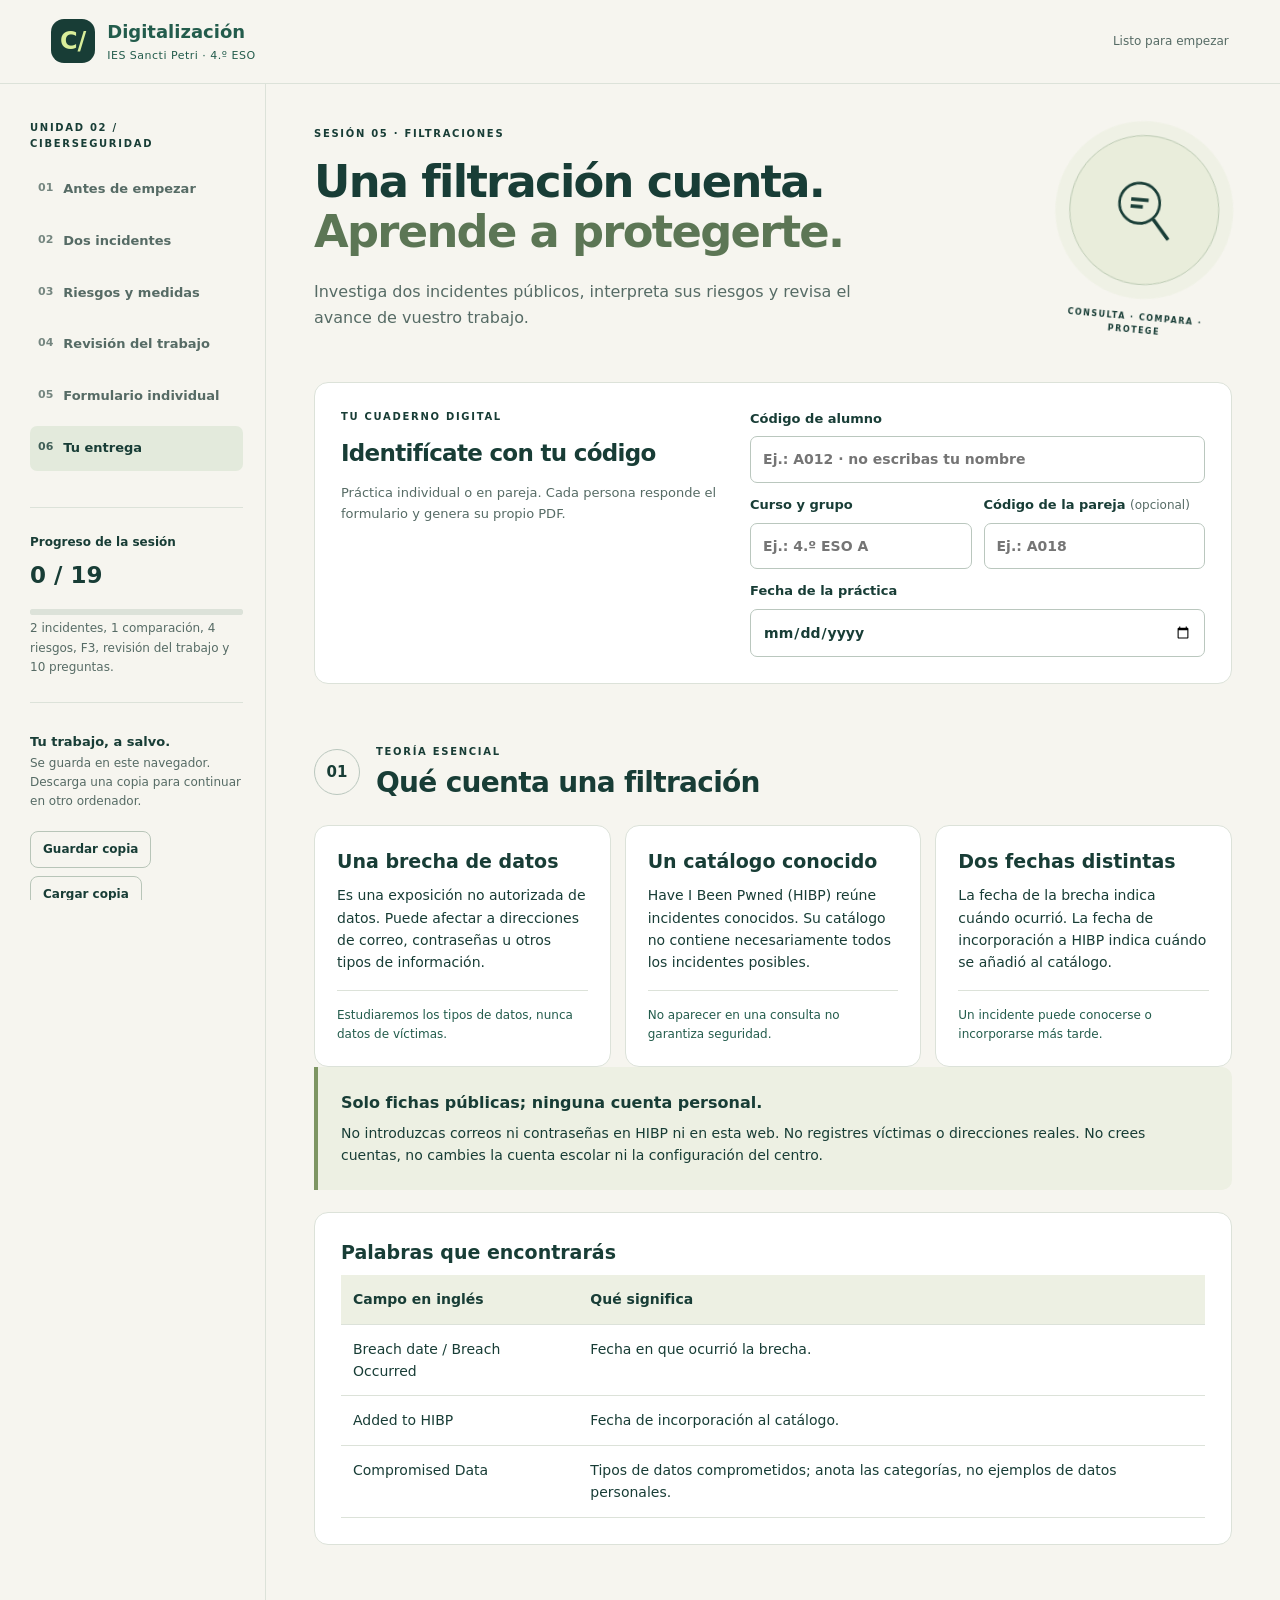
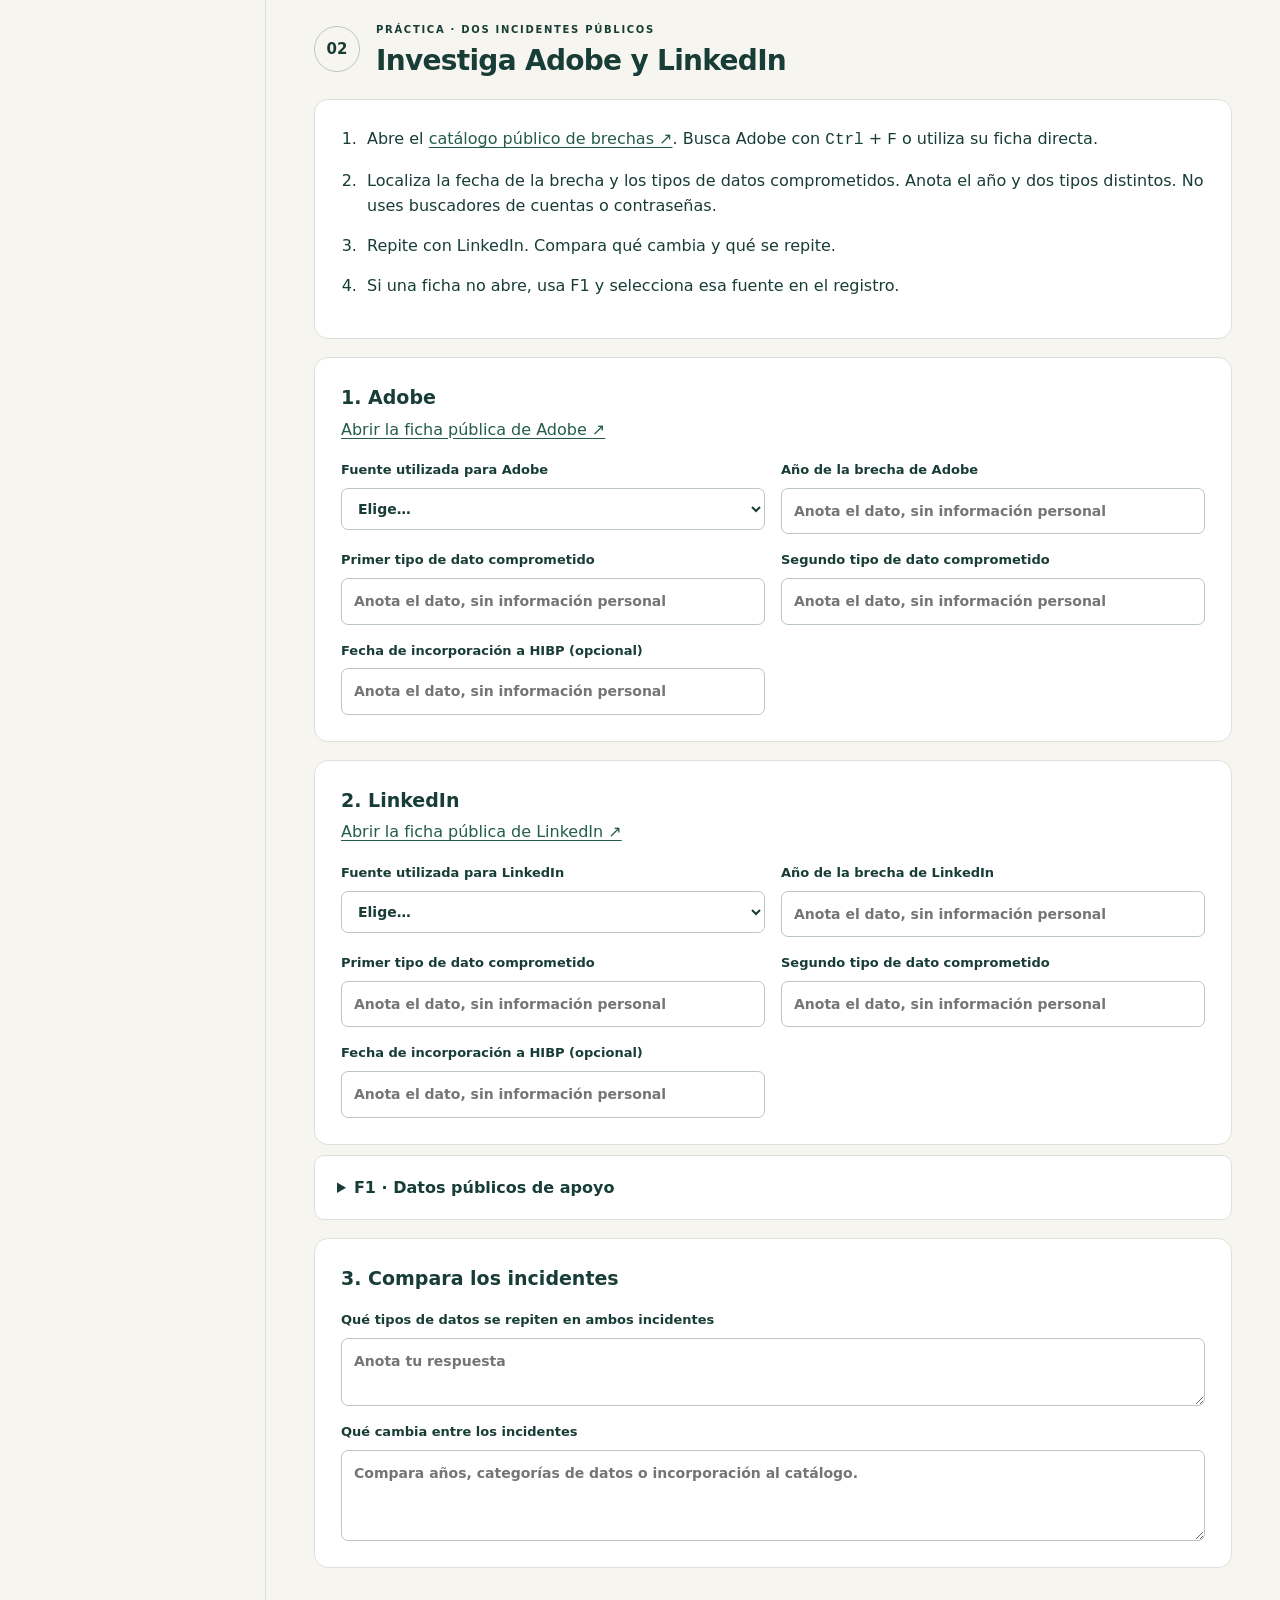
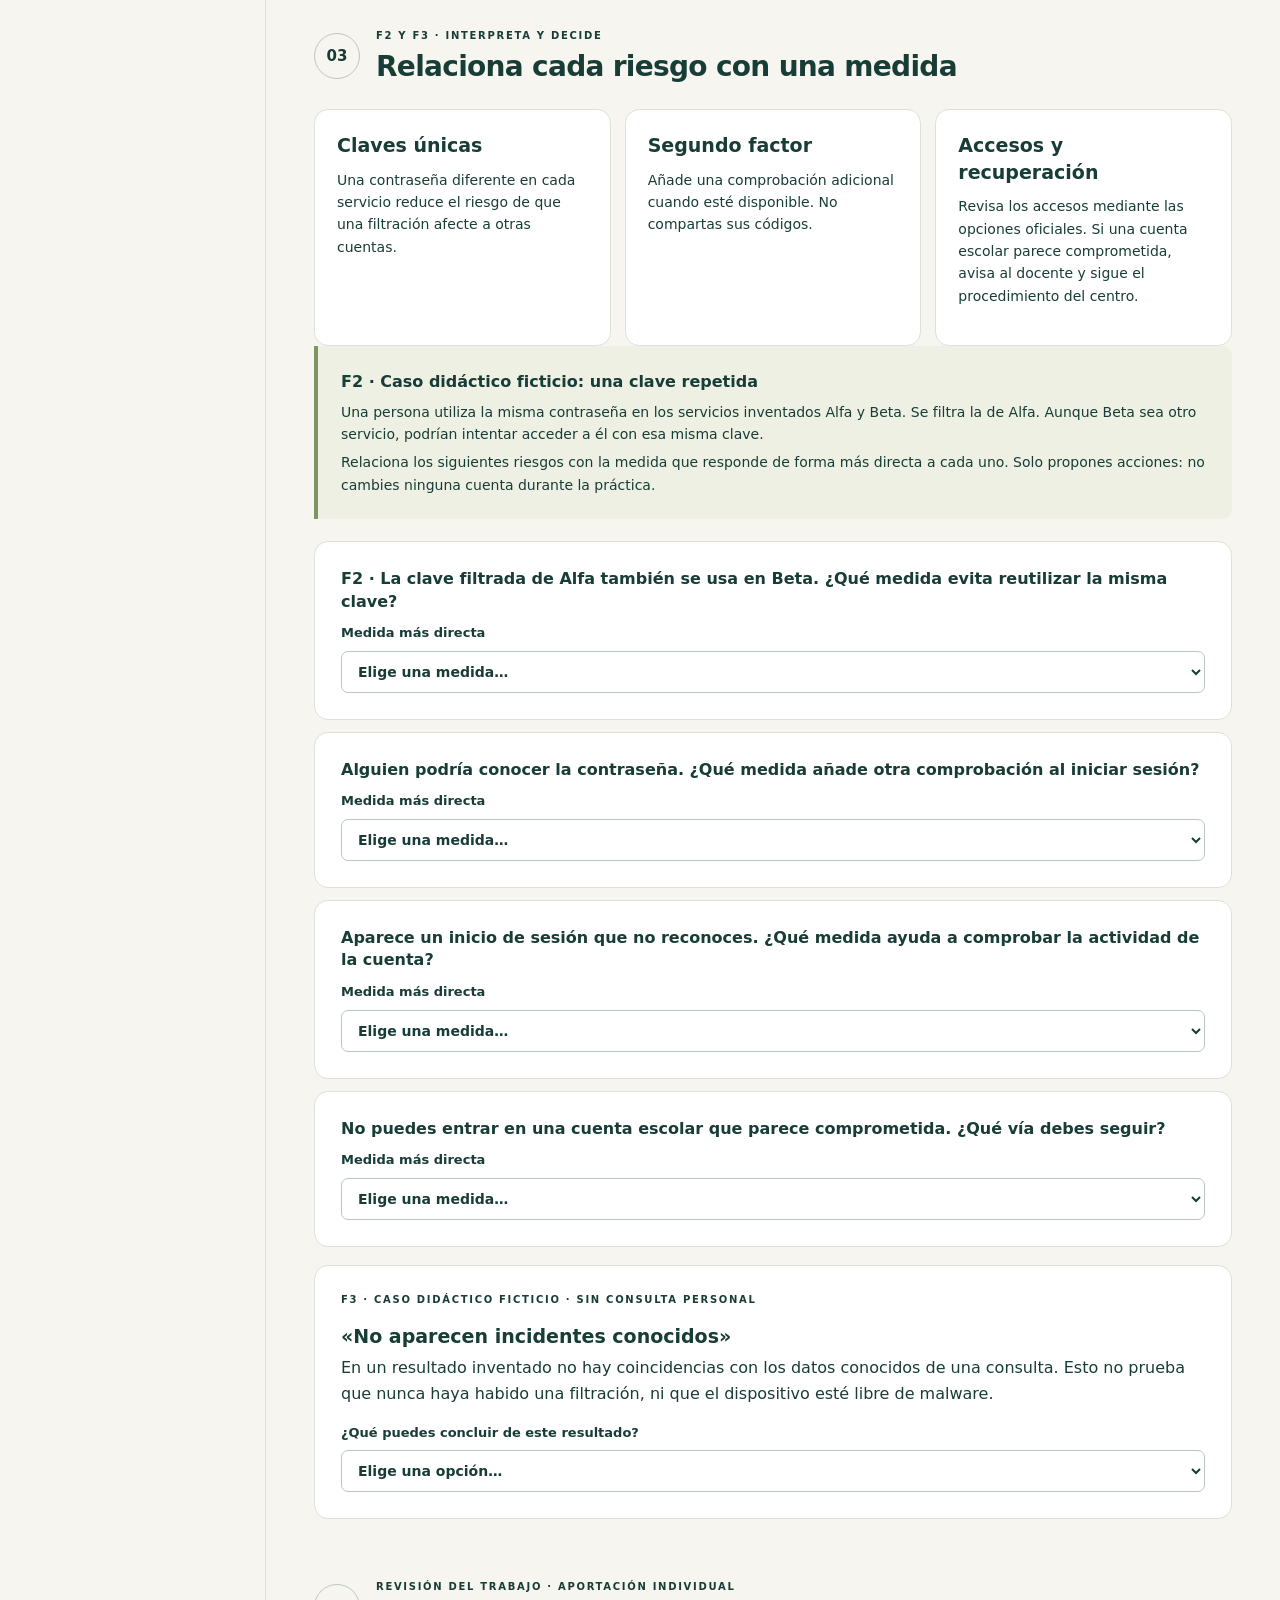
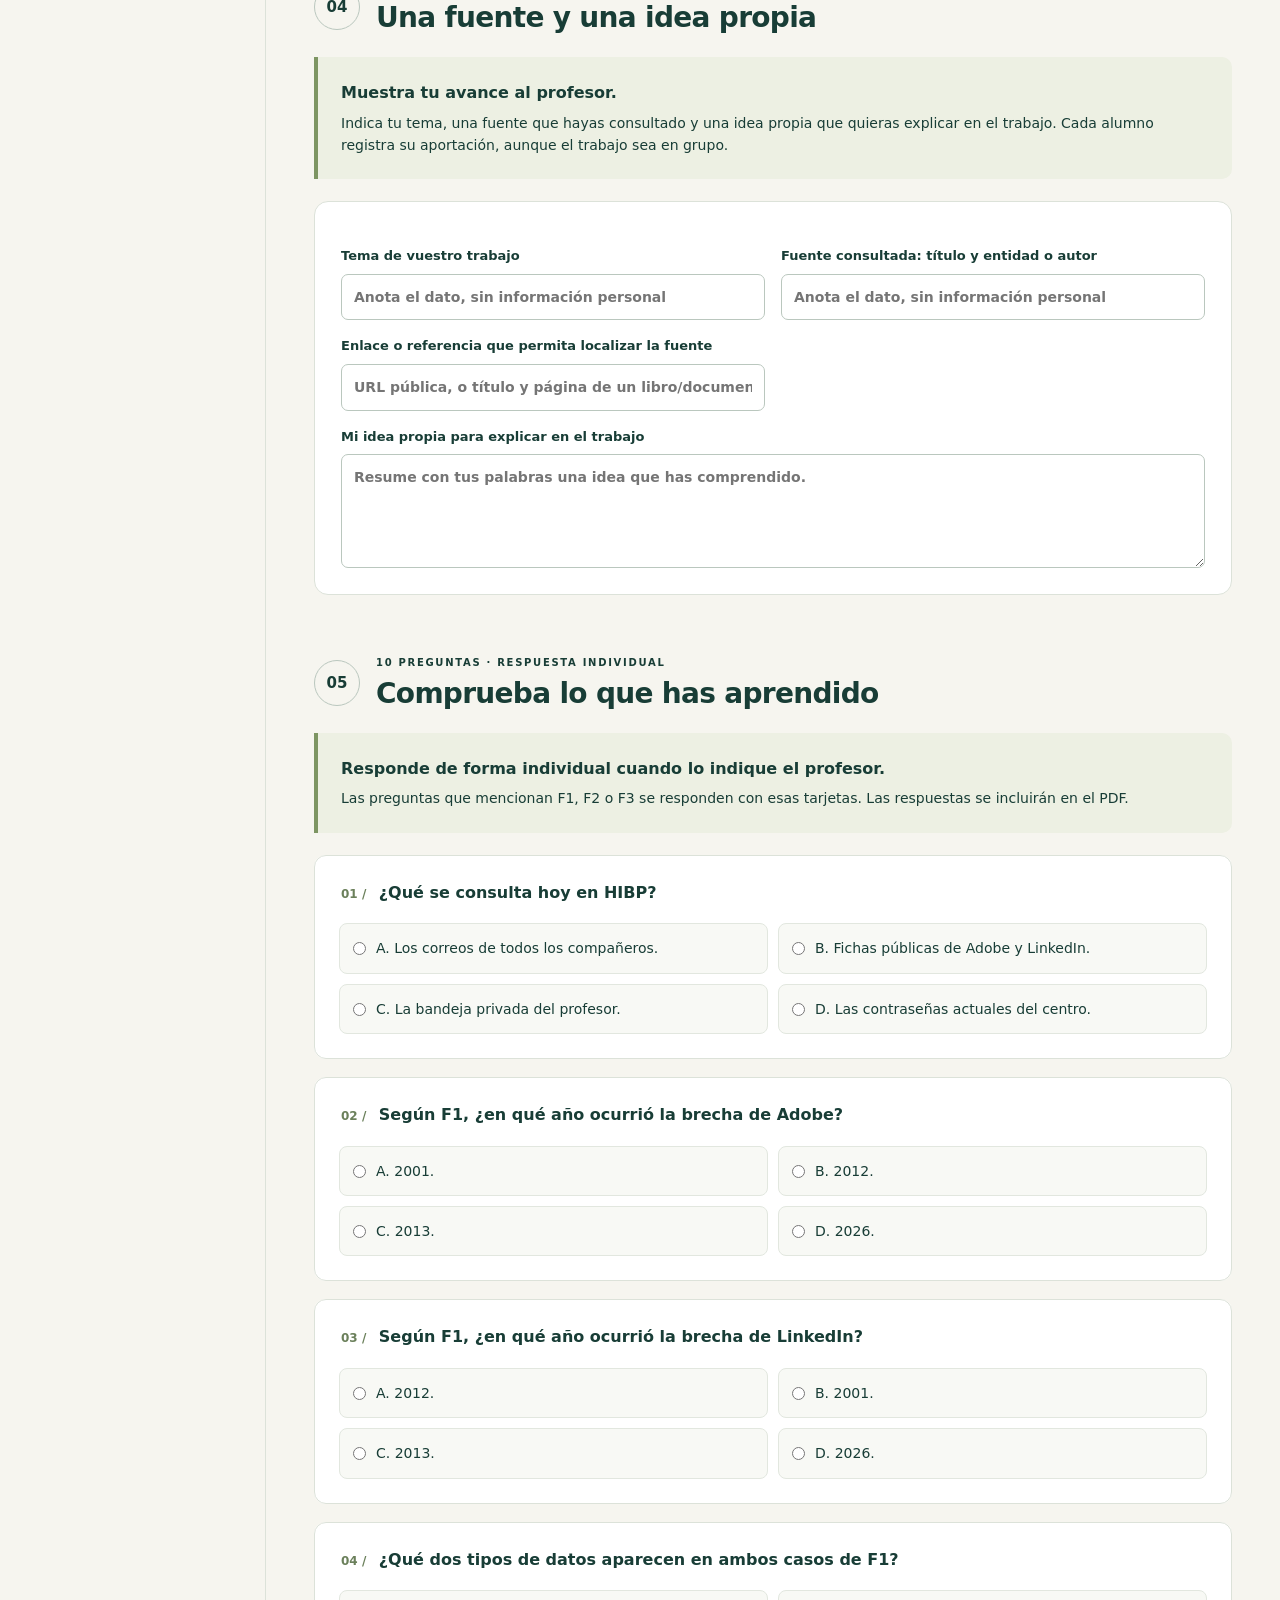
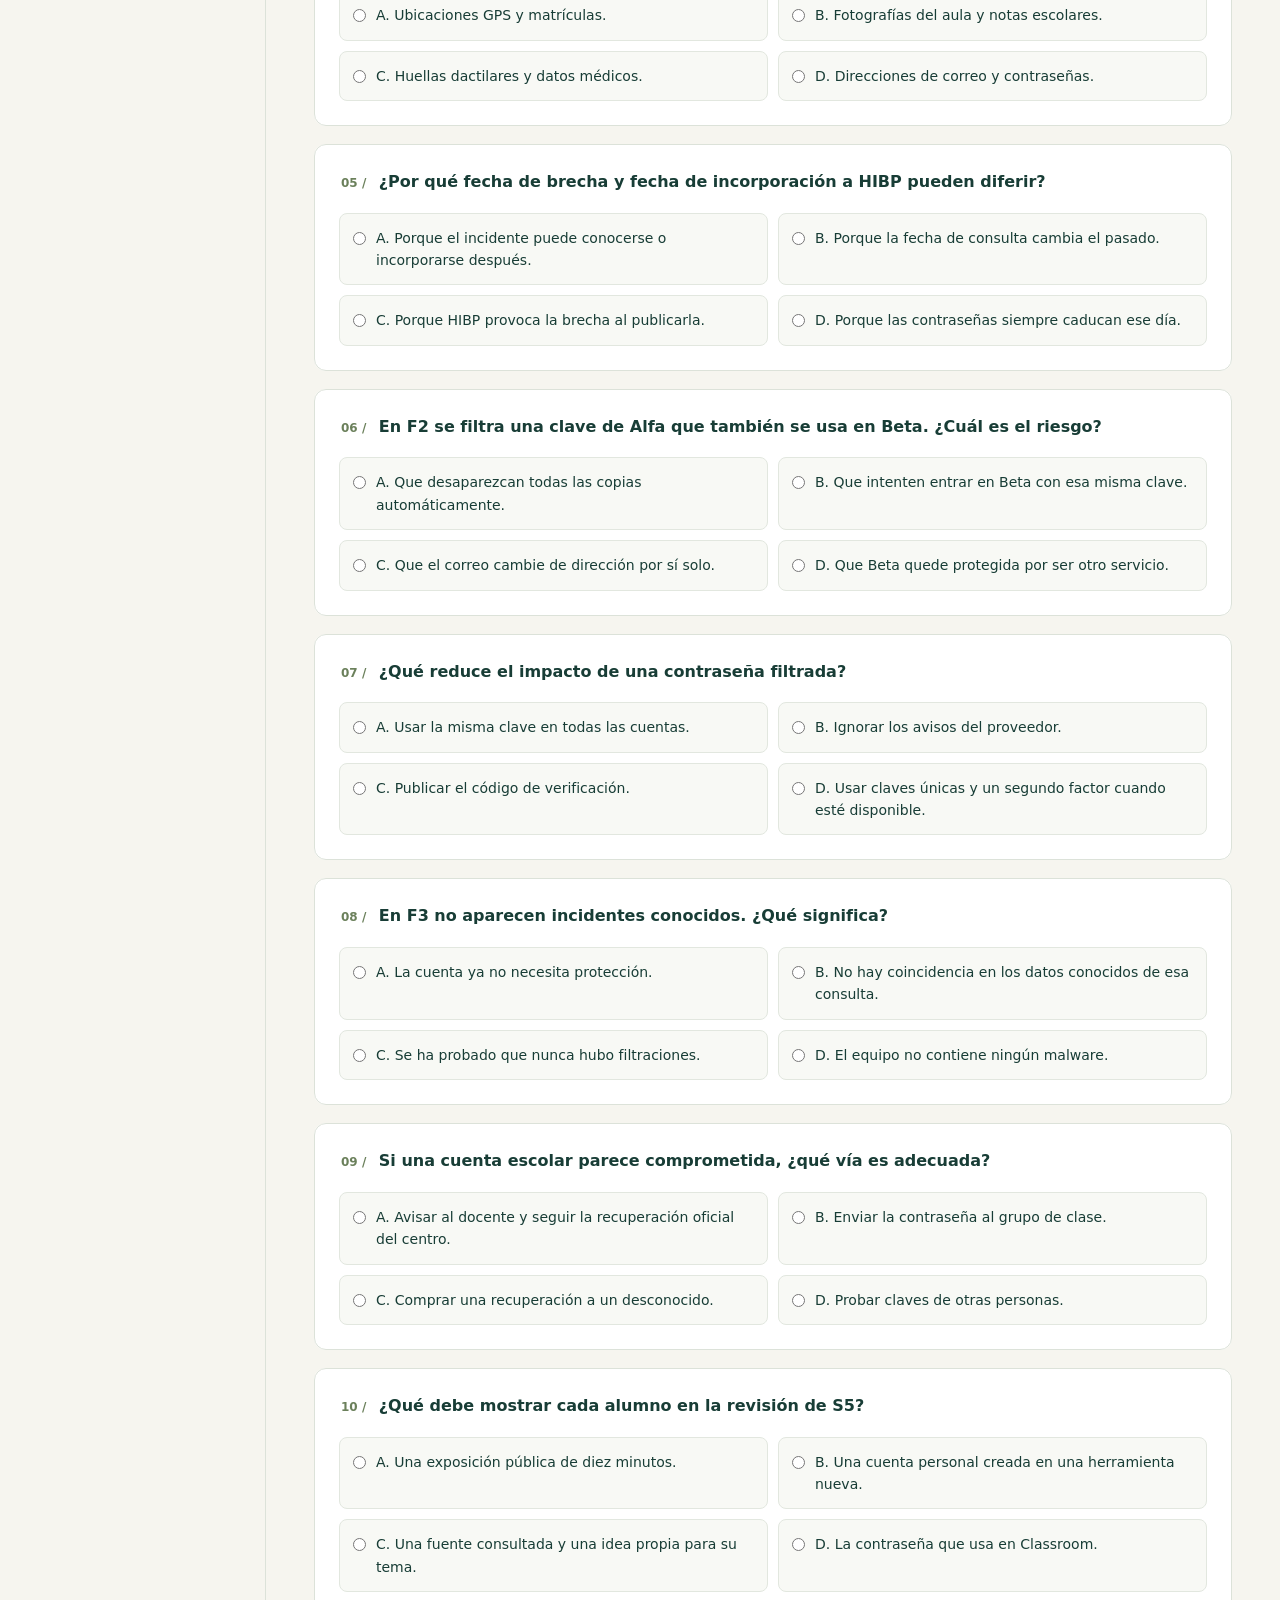
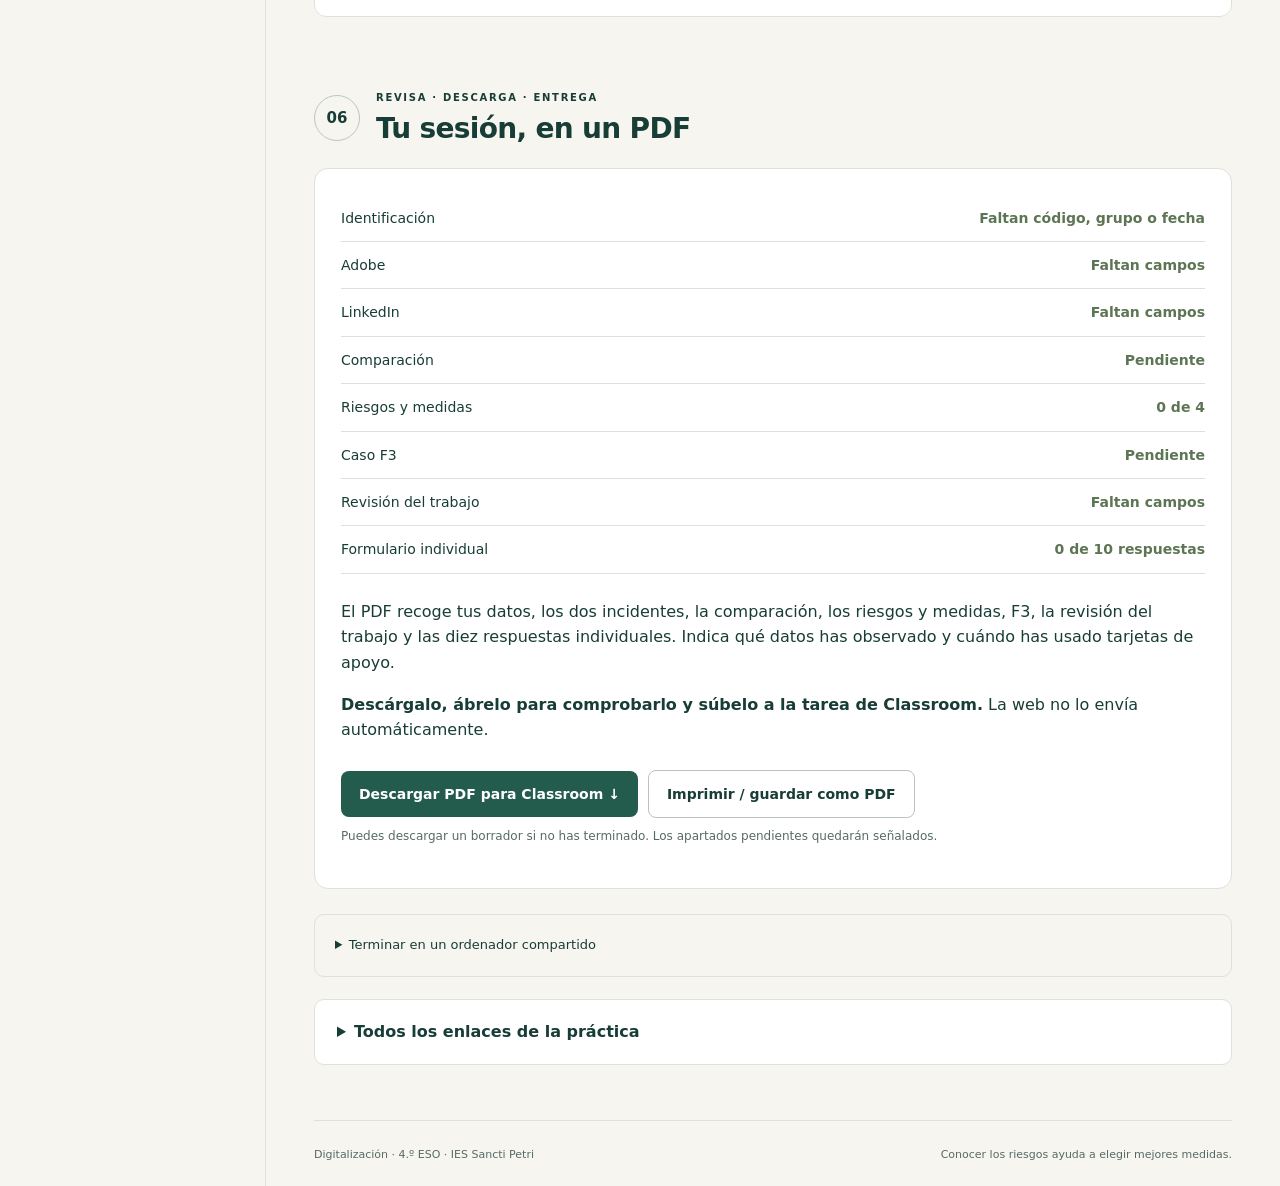
==== tema2/filtraciones/index.html @ a7c52dda "5 y 6" ====
<!doctype html>
<html lang="es"><head><meta charset="utf-8"><meta name="viewport" content="width=device-width,initial-scale=1"><meta name="theme-color" content="#143f38"><title>Filtraciones · Digitalización</title><link rel="stylesheet" href="style.css"><script src="vendor/jspdf.umd.min.js" defer></script><script src="data.js" defer></script><script src="app.js" defer></script></head><body>
<a class="skip" href="#main">Saltar al contenido</a>
<header class="top"><a class="brand" href="#main"><span class="mark" aria-hidden="true">C/</span><span>Digitalización<small>IES Sancti Petri · 4.º ESO</small></span></a><span class="save-state" id="saveState" role="status">Listo para empezar</span></header>
<div class="layout"><aside class="sidebar"><p class="eyebrow">UNIDAD 02 / CIBERSEGURIDAD</p><nav aria-label="Apartados"><a href="#teoria" class="active" aria-current="page"><span>01</span> Antes de empezar</a><a href="#incidentes"><span>02</span> Dos incidentes</a><a href="#proteccion"><span>03</span> Riesgos y medidas</a><a href="#trabajo"><span>04</span> Revisión del trabajo</a><a href="#formulario"><span>05</span> Formulario individual</a><a href="#entrega"><span>06</span> Tu entrega</a></nav><div class="side-progress"><label for="progress">Progreso de la sesión <b id="progressText">0 / 19</b></label><progress id="progress" max="19" value="0"></progress><p>2 incidentes, 1 comparación, 4 riesgos, F3, revisión del trabajo y 10 preguntas.</p></div><div class="side-note"><b>Tu trabajo, a salvo.</b><p>Se guarda en este navegador. Descarga una copia para continuar en otro ordenador.</p><button class="secondary small" id="backup">Guardar copia</button><button class="secondary small" id="loadBackup">Cargar copia</button><input type="file" id="restore" accept=".json,application/json" hidden></div></aside>
<main id="main"><div class="hero"><div><p class="eyebrow">SESIÓN 05 · FILTRACIONES</p><h1>Una filtración cuenta.<br><em>Aprende a protegerte.</em></h1><p>Investiga dos incidentes públicos, interpreta sus riesgos y revisa el avance de vuestro trabajo.</p></div><div class="hero-graphic" aria-hidden="true"><div class="ring"><svg viewBox="0 0 80 90"><circle cx="34" cy="37" r="23" fill="none" stroke="currentColor" stroke-width="3"/><path d="m51 54 19 22M24 33h20M24 41h14" fill="none" stroke="currentColor" stroke-width="4"/></svg></div><span>CONSULTA · COMPARA · PROTEGE</span></div></div>
<section class="identity card" aria-labelledby="identityTitle"><div><p class="eyebrow">TU CUADERNO DIGITAL</p><h2 id="identityTitle">Identifícate con tu código</h2><p>Práctica individual o en pareja. Cada persona responde el formulario y genera su propio PDF.</p></div><div class="identity-fields"><label>Código de alumno<input id="student" data-field="student" autocomplete="off" maxlength="160" placeholder="Ej.: A012 · no escribas tu nombre"></label><label>Curso y grupo<input id="classroom" data-field="classroom" maxlength="60" placeholder="Ej.: 4.º ESO A"></label><label>Código de la pareja <span class="optional">(opcional)</span><input data-field="partner" maxlength="160" placeholder="Ej.: A018"></label><label>Fecha de la práctica<input type="date" data-field="sessiondate"></label></div></section>
<section id="teoria" class="panel"><div class="section-head"><span class="section-number">01</span><div><p class="eyebrow">TEORÍA ESENCIAL</p><h2>Qué cuenta una filtración</h2></div></div><div class="concepts"><article class="card"><h3>Una brecha de datos</h3><p>Es una exposición no autorizada de datos. Puede afectar a direcciones de correo, contraseñas u otros tipos de información.</p><p class="prompt">Estudiaremos los tipos de datos, nunca datos de víctimas.</p></article><article class="card"><h3>Un catálogo conocido</h3><p>Have I Been Pwned (HIBP) reúne incidentes conocidos. Su catálogo no contiene necesariamente todos los incidentes posibles.</p><p class="prompt">No aparecer en una consulta no garantiza seguridad.</p></article><article class="card"><h3>Dos fechas distintas</h3><p>La fecha de la brecha indica cuándo ocurrió. La fecha de incorporación a HIBP indica cuándo se añadió al catálogo.</p><p class="prompt">Un incidente puede conocerse o incorporarse más tarde.</p></article></div><div class="notice"><b>Solo fichas públicas; ninguna cuenta personal.</b><p>No introduzcas correos ni contraseñas en HIBP ni en esta web. No registres víctimas o direcciones reales. No crees cuentas, no cambies la cuenta escolar ni la configuración del centro.</p></div><div class="card table-wrap"><h3>Palabras que encontrarás</h3><table><thead><tr><th>Campo en inglés</th><th>Qué significa</th></tr></thead><tbody><tr><td>Breach date / Breach Occurred</td><td>Fecha en que ocurrió la brecha.</td></tr><tr><td>Added to HIBP</td><td>Fecha de incorporación al catálogo.</td></tr><tr><td>Compromised Data</td><td>Tipos de datos comprometidos; anota las categorías, no ejemplos de datos personales.</td></tr></tbody></table></div></section>
<section id="incidentes" class="panel"><div class="section-head"><span class="section-number">02</span><div><p class="eyebrow">PRÁCTICA · DOS INCIDENTES PÚBLICOS</p><h2>Investiga Adobe y LinkedIn</h2></div></div><div class="card"><ol class="steps"><li>Abre el <a href="https://haveibeenpwned.com/PwnedWebsites" target="_blank" rel="noopener noreferrer">catálogo público de brechas ↗</a>. Busca Adobe con <kbd>Ctrl</kbd> + <kbd>F</kbd> o utiliza su ficha directa.</li><li>Localiza la fecha de la brecha y los tipos de datos comprometidos. Anota el año y dos tipos distintos. No uses buscadores de cuentas o contraseñas.</li><li>Repite con LinkedIn. Compara qué cambia y qué se repite.</li><li>Si una ficha no abre, usa F1 y selecciona esa fuente en el registro.</li></ol></div>
<article class="card record"><h3>1. Adobe</h3><p><a href="https://haveibeenpwned.com/Breach/Adobe" target="_blank" rel="noopener noreferrer">Abrir la ficha pública de Adobe ↗</a></p><div id="adobeform" class="form-grid"></div></article><article class="card record"><h3>2. LinkedIn</h3><p><a href="https://haveibeenpwned.com/Breach/LinkedIn" target="_blank" rel="noopener noreferrer">Abrir la ficha pública de LinkedIn ↗</a></p><div id="linkedinform" class="form-grid"></div></article>
<details class="topic" id="f1"><summary>F1 · Datos públicos de apoyo</summary><div class="topic-content"><p class="eyebrow">RESUMEN DE LAS FICHAS DE HIBP · CONSULTADAS EL 10/11/2026</p><div class="table-wrap"><table><thead><tr><th>Incidente</th><th>Fecha de la brecha</th><th>Incorporación a HIBP</th><th>Tipos de datos que recoge la ficha</th></tr></thead><tbody><tr><th>Adobe</th><td>Octubre de 2013</td><td>4 de diciembre de 2013</td><td>Direcciones de correo, contraseñas, pistas de contraseñas y nombres de usuario.</td></tr><tr><th>LinkedIn</th><td>Mayo de 2012</td><td>21 de mayo de 2016</td><td>Direcciones de correo y contraseñas.</td></tr></tbody></table></div><p>Se trata de categorías de información, no de datos de personas. Las fichas describen problemas con la protección de las contraseñas: que estuvieran cifradas o transformadas no evitó que muchas pudieran recuperarse.</p><p class="hint">F1 es un resumen verificado para trabajar sin acceso a las fichas, no una consulta de cuentas. Fuentes: las dos fichas públicas enlazadas arriba.</p></div></details>
<article class="card record"><h3>3. Compara los incidentes</h3><div id="compareform" class="form-grid"></div></article></section>
<section id="proteccion" class="panel"><div class="section-head"><span class="section-number">03</span><div><p class="eyebrow">F2 Y F3 · INTERPRETA Y DECIDE</p><h2>Relaciona cada riesgo con una medida</h2></div></div><div class="concepts protection"><article class="card"><h3>Claves únicas</h3><p>Una contraseña diferente en cada servicio reduce el riesgo de que una filtración afecte a otras cuentas.</p></article><article class="card"><h3>Segundo factor</h3><p>Añade una comprobación adicional cuando esté disponible. No compartas sus códigos.</p></article><article class="card"><h3>Accesos y recuperación</h3><p>Revisa los accesos mediante las opciones oficiales. Si una cuenta escolar parece comprometida, avisa al docente y sigue el procedimiento del centro.</p></article></div>
<div class="notice"><b>F2 · Caso didáctico ficticio: una clave repetida</b><p>Una persona utiliza la misma contraseña en los servicios inventados Alfa y Beta. Se filtra la de Alfa. Aunque Beta sea otro servicio, podrían intentar acceder a él con esa misma clave.</p><p>Relaciona los siguientes riesgos con la medida que responde de forma más directa a cada uno. Solo propones acciones: no cambies ninguna cuenta durante la práctica.</p></div><div id="risks"></div>
<article class="card record"><p class="eyebrow">F3 · CASO DIDÁCTICO FICTICIO · SIN CONSULTA PERSONAL</p><h3>«No aparecen incidentes conocidos»</h3><p>En un resultado inventado no hay coincidencias con los datos conocidos de una consulta. Esto no prueba que nunca haya habido una filtración, ni que el dispositivo esté libre de malware.</p><label>¿Qué puedes concluir de este resultado?<select data-field="f3"><option value="">Elige una opción…</option><option value="0">La seguridad de la cuenta está garantizada</option><option value="1">Ya no hace falta proteger la cuenta</option><option value="2">No hay coincidencias en los datos conocidos de esa consulta</option><option value="3">El equipo no contiene ningún malware</option></select></label></article></section>
<section id="trabajo" class="panel"><div class="section-head"><span class="section-number">04</span><div><p class="eyebrow">REVISIÓN DEL TRABAJO · APORTACIÓN INDIVIDUAL</p><h2>Una fuente y una idea propia</h2></div></div><div class="notice"><b>Muestra tu avance al profesor.</b><p>Indica tu tema, una fuente que hayas consultado y una idea propia que quieras explicar en el trabajo. Cada alumno registra su aportación, aunque el trabajo sea en grupo.</p></div><article class="card"><div id="workform" class="form-grid"></div></article></section>
<section id="formulario" class="panel"><div class="section-head"><span class="section-number">05</span><div><p class="eyebrow">10 PREGUNTAS · RESPUESTA INDIVIDUAL</p><h2>Comprueba lo que has aprendido</h2></div></div><div class="notice"><b>Responde de forma individual cuando lo indique el profesor.</b><p>Las preguntas que mencionan F1, F2 o F3 se responden con esas tarjetas. Las respuestas se incluirán en el PDF.</p></div><div id="quiz"></div></section>
<section id="entrega" class="panel"><div class="section-head"><span class="section-number">06</span><div><p class="eyebrow">REVISA · DESCARGA · ENTREGA</p><h2>Tu sesión, en un PDF</h2></div></div><div class="delivery card"><div id="checklist"></div><p>El PDF recoge tus datos, los dos incidentes, la comparación, los riesgos y medidas, F3, la revisión del trabajo y las diez respuestas individuales. Indica qué datos has observado y cuándo has usado tarjetas de apoyo.</p><p><strong>Descárgalo, ábrelo para comprobarlo y súbelo a la tarea de Classroom.</strong> La web no lo envía automáticamente.</p><button class="primary" id="pdf">Descargar PDF para Classroom ↓</button><button class="secondary" id="print">Imprimir / guardar como PDF</button><p class="hint">Puedes descargar un borrador si no has terminado. Los apartados pendientes quedarán señalados.</p><p id="exportStatus" role="status"></p></div><details class="reset-box"><summary>Terminar en un ordenador compartido</summary><p>Comprueba que has descargado y entregado el PDF. Guarda una copia si vas a continuar otro día. Después, borra tus respuestas de este navegador.</p><button class="danger" id="reset">Borrar mis datos y empezar de nuevo</button></details>
<details class="topic resources"><summary>Todos los enlaces de la práctica</summary><div class="topic-content" id="resources"></div></details></section><footer>Digitalización · 4.º ESO · IES Sancti Petri <span>Conocer los riesgos ayuda a elegir mejores medidas.</span></footer></main></div><div id="toast" role="status"></div><div id="printReport"></div><noscript>Activa JavaScript para responder y generar el PDF.</noscript></body></html>
---- tema2/filtraciones/style.css ----
:root{--ink:#183d36;--muted:#566b65;--paper:#f6f5ef;--line:#dce2d9;--green:#235c4c;--lime:#d9ee9a;--white:#fff;--red:#a33c38}*{box-sizing:border-box}html{scroll-behavior:smooth;scroll-padding-top:95px}body{margin:0;color:var(--ink);background:var(--paper);font:16px/1.6 system-ui,-apple-system,BlinkMacSystemFont,"Segoe UI",sans-serif}a{color:var(--green);text-underline-offset:3px}button,input,select,textarea{font:inherit}button,.button{cursor:pointer}button:focus-visible,a:focus-visible,summary:focus-visible,input:focus-visible,select:focus-visible,textarea:focus-visible{outline:3px solid #ad6b13;outline-offset:3px}button{border:0}h1,h2,h3,p{margin-top:0}h2{font-size:28px;line-height:1.2;letter-spacing:-.7px;margin-bottom:16px}h3{font-size:19px;line-height:1.4;margin-bottom:10px}p{margin-bottom:16px}.top{height:84px;background:var(--paper);border-bottom:1px solid var(--line);display:flex;align-items:center;justify-content:space-between;padding:0 4%;position:sticky;top:0;z-index:5}.brand{display:flex;gap:12px;align-items:center;text-decoration:none;font-weight:750;font-size:18px}.brand small{display:block;font-size:11px;letter-spacing:.5px;font-weight:500}.mark{display:grid;place-items:center;width:44px;height:44px;border-radius:13px;background:var(--ink);color:var(--lime);font-size:24px}.save-state{font-size:12px;color:var(--muted)}.layout{max-width:1530px;margin:auto;display:grid;grid-template-columns:265px minmax(0,1fr)}.sidebar{padding:36px 22px 30px 30px;align-self:start;position:sticky;top:84px;max-height:calc(100vh - 84px);overflow:auto}.eyebrow{font-size:10px;font-weight:800;letter-spacing:1.7px;margin-bottom:15px}.sidebar nav{display:grid;gap:7px}.sidebar nav a{display:flex;gap:10px;text-decoration:none;padding:12px 8px;border-radius:7px;font-size:13px;font-weight:600;color:var(--muted)}.sidebar nav a span{font-size:11px;opacity:.8}.sidebar nav a.active{background:#e3eadc;color:var(--ink)}.side-progress{margin-top:36px;padding-top:25px;border-top:1px solid var(--line)}.side-progress label{font-size:12px}.side-progress b{display:block;font-size:23px;margin-top:5px}.side-progress p,.side-note p{font-size:12px;color:var(--muted)}progress{appearance:none;width:100%;height:6px;border:0;border-radius:8px;background:#dce2d9}progress::-webkit-progress-bar{background:#dce2d9;border-radius:8px}progress::-webkit-progress-value{background:var(--green);border-radius:8px}progress::-moz-progress-bar{background:var(--green)}.side-note{margin-top:25px;border-top:1px solid var(--line);padding-top:25px}.side-note b{font-size:13px}.side-note .button{margin-top:8px}main{min-width:0;border-left:1px solid var(--line);padding:42px 48px 0}.hero{display:flex;align-items:center;gap:32px;justify-content:space-between;margin-bottom:35px}.hero h1{font-size:clamp(30px,3.5vw,49px);line-height:1.12;letter-spacing:-1.7px;font-weight:750;margin-bottom:22px}.hero em{font-style:normal;color:#5c7655}.hero p:not(.eyebrow){max-width:560px;color:var(--muted)}.hero-graphic{width:180px;flex-shrink:0;text-align:center;transform:rotate(5deg)}.ring{width:150px;height:150px;margin:auto;border:1px solid #bdcbb4;border-radius:50%;display:grid;place-items:center;background:#e9eddb;box-shadow:0 0 0 14px #eff1e5}.ring svg{width:70px;height:85px}.hero-graphic span{display:block;font-size:8px;font-weight:bold;letter-spacing:1.5px;margin-top:27px}.card{background:var(--white);border:1px solid var(--line);border-radius:14px;padding:26px}.identity{display:grid;grid-template-columns:1fr 1.2fr;gap:30px}.identity h2{font-size:23px}.identity p:not(.eyebrow){font-size:13px;color:var(--muted);margin:0}.identity-fields{display:grid;grid-template-columns:1fr 1fr;gap:12px}.identity-fields label:first-child,.identity-fields label:last-child{grid-column:1/-1}label{display:block;font-size:13px;font-weight:650}input:not([type=radio]),select,textarea{display:block;width:100%;margin-top:7px;padding:11px 12px;border:1px solid #bac7be;border-radius:7px;background:#fff;color:var(--ink);font-size:14px}textarea{resize:vertical;line-height:1.6}.optional,.hint{font-weight:400;color:var(--muted);font-size:12px}.panel{padding-top:55px;margin-top:5px}.section-head{display:flex;align-items:center;gap:16px;margin-bottom:22px}.section-head .eyebrow{margin-bottom:6px}.section-head h2{margin:0}.section-number{font-size:15px;font-weight:700;border:1px solid #bac7be;border-radius:50%;width:46px;height:46px;display:grid;place-items:center;flex-shrink:0}.panel>p{color:var(--muted)}.concepts{display:grid;grid-template-columns:repeat(3,1fr);gap:14px;margin-top:25px}.concepts article{padding:22px}.mini-icon{display:grid;place-items:center;width:30px;height:30px;background:#eaf0df;border-radius:8px;margin-bottom:22px;font-size:20px}.concepts p{font-size:14px}.concepts .prompt{font-size:12px;color:var(--green);border-top:1px solid var(--line);padding-top:15px;margin-bottom:0}.risk-strip{display:flex;gap:24px;background:var(--ink);color:#fff;padding:22px 26px;border-radius:12px;margin:18px 0 30px}.risk-strip b{white-space:nowrap;color:var(--lime)}.risk-strip p{font-size:14px;margin:0}.principles{display:grid;grid-template-columns:repeat(3,1fr);gap:22px;margin:23px 0}.principles article{border-left:3px solid #bdccaa;padding-left:17px}.principles p{font-size:14px;margin:7px 0}.principles small{font-size:12px;color:var(--muted)}.prevention{display:grid;grid-template-columns:1fr 1fr;gap:30px}.prevention p{font-size:14px;margin:0}.resource-line{font-size:12px;margin-top:20px}.case{margin-top:18px;padding:0;overflow:hidden}.case-top{padding:23px 27px;background:#f0f3e9;display:flex;align-items:baseline;gap:15px}.case-top span{font-size:11px;font-weight:750;letter-spacing:1px}.case-top h3{margin:0}.case-body{padding:23px 27px}.case-body>p{font-size:15px}.case-fields{display:grid;grid-template-columns:repeat(3,minmax(0,1fr));gap:14px}.case-fields select{font-size:13px}.notice{background:#edf0e3;border-left:4px solid #7d9562;border-radius:0 10px 10px 0;padding:23px;margin-bottom:22px}.notice p{margin:6px 0 0;font-size:14px}.question{min-width:0;margin:0 0 18px;padding:24px;border:1px solid var(--line);border-radius:12px;background:#fff}.question legend{float:left;width:100%;font-size:16px;font-weight:700;margin-bottom:18px}.question legend span{color:#6b805b;font-size:12px;margin-right:7px}.answers{clear:both;display:grid;grid-template-columns:1fr 1fr;gap:10px}.answers label{display:flex;align-items:flex-start;gap:10px;padding:13px;background:#f8f9f5;border:1px solid #e2e7df;border-radius:8px;font-size:14px;font-weight:400;cursor:pointer}.answers label:has(input:checked){border-color:var(--green);background:#eaf0df}.answers input{margin:5px 0 0;accent-color:var(--green);flex-shrink:0}.work-brief{margin:25px 0}.work-brief li{font-size:14px;margin:9px 0}.timing{display:grid;grid-template-columns:repeat(4,1fr);gap:15px;border-top:1px solid var(--line);padding-top:20px;margin-top:22px}.timing span{font-size:12px}.timing b{display:block;font-size:21px}.topic{border:1px solid var(--line);border-radius:10px;background:white;margin:10px 0}.topic summary{padding:19px 22px;cursor:pointer;font-size:16px;font-weight:650}.topic summary span{display:inline-block;color:#698253;margin-right:12px;font-size:12px}.topic-content{padding:0 25px 25px}.topic-content li{margin:12px 0;font-size:14px}.source{display:block;border-top:1px solid var(--line);padding:13px 0;font-size:14px}.source small{display:block;margin-top:5px;color:var(--muted)}.planning{margin-top:28px}.planning label{margin-top:17px}.preferences{display:grid;grid-template-columns:repeat(3,1fr);gap:14px}.error{color:var(--red);font-size:13px;margin-top:10px}.planning h3{margin-top:30px}.research-item{background:#f5f7f0;border-radius:10px;padding:18px;margin-top:16px}.research-item p{font-size:14px;font-weight:600}.delivery .primary{margin:12px 10px 10px 0}.primary,.secondary,.danger,.button{display:inline-block;border-radius:8px;padding:12px 18px;font-size:14px;font-weight:650;text-decoration:none}.primary{background:var(--green);color:#fff}.primary:hover{background:#163e32}.secondary{background:transparent;border:1px solid #b8c5b8;color:var(--ink)}.small{font-size:12px;padding:8px 12px}.danger{background:#f8e8e5;color:#96372d}.check{display:flex;justify-content:space-between;gap:15px;padding:12px 0;border-bottom:1px solid var(--line);font-size:14px}.check b{color:#5d7554}.delivery>p:first-of-type{margin-top:25px}.reset-box{margin-top:25px;padding:20px;border:1px solid var(--line);border-radius:10px;font-size:13px}.reset-box summary{cursor:pointer}.reset-box p{margin-top:15px}footer{border-top:1px solid var(--line);margin-top:55px;padding:25px 0;font-size:11px;color:var(--muted);display:flex;justify-content:space-between;gap:10px}#toast{position:fixed;bottom:20px;left:50%;transform:translateX(-50%);background:var(--ink);color:white;padding:12px 22px;border-radius:10px;z-index:20;max-width:90%;display:none}#toast.show{display:block}.skip{position:fixed;left:10px;top:-100px;background:white;padding:10px;z-index:50}.skip:focus{top:10px}#printReport{display:none}@media(max-width:1100px){main{padding:35px 25px 0}.layout{grid-template-columns:225px minmax(0,1fr)}.sidebar{padding-left:20px}.hero-graphic{display:none}.concepts{gap:10px}.concepts article{padding:17px}.identity{grid-template-columns:1fr}.case-fields{grid-template-columns:1fr}}@media(max-width:750px){.top{height:72px;padding:0 18px}.save-state{max-width:140px;text-align:right;font-size:10px}.layout{display:block}.sidebar{position:static;max-height:none;padding:15px 16px 0}.sidebar>.eyebrow,.side-progress,.side-note{display:none}.sidebar nav{display:flex;overflow-x:auto;padding-bottom:12px}.sidebar nav a{white-space:nowrap;font-size:12px}.sidebar nav a span{display:none}main{border:0;padding:25px 18px 0}.hero h1{font-size:36px}.concepts,.principles{grid-template-columns:1fr}.concepts article{padding:22px}.mini-icon{float:right;margin:0}.risk-strip{display:block}.risk-strip p{margin-top:8px}.prevention,.answers{grid-template-columns:1fr}.preferences{grid-template-columns:1fr}.timing{grid-template-columns:1fr 1fr}.card,.case-body{padding:20px}.case{padding:0}.identity-fields{grid-template-columns:1fr}.case-top{padding:18px 20px}.panel{padding-top:42px}.section-head h2{font-size:25px}.section-head .eyebrow{font-size:9px}.check{display:block}.check b{display:block}.delivery button{width:100%;margin:7px 0!important}footer{display:block}footer span{display:block;margin-top:5px}.side-note{display:block;margin-top:6px;padding:12px 0;border:0}.side-note b,.side-note p{display:none}.side-note .button{margin:0 0 0 5px}}@media(prefers-reduced-motion:reduce){html{scroll-behavior:auto}}@media print{@page{size:A4;margin:18mm}body{background:white;font:11pt/1.5 Arial;color:#111}.top,.layout,#toast,noscript{display:none!important}#printReport{display:block}#printReport h1{font-size:21pt}#printReport h2{font-size:15pt;border-bottom:1px solid #aaa;padding-bottom:6px;margin-top:24px}#printReport h3{font-size:12pt;margin-top:18px;break-after:avoid}#printReport p{white-space:pre-wrap;margin:7px 0;overflow-wrap:anywhere}#printReport .report-block{break-inside:avoid}#printReport .muted{font-size:10pt;color:#555}}

[hidden]{display:none!important}
.side-note button{margin:4px 3px 4px 0}
code{font-family:ui-monospace,Consolas,monospace;overflow-wrap:anywhere}label{overflow-wrap:anywhere}.url-example{margin:24px 0}.url-parts{display:flex;flex-wrap:wrap;gap:6px}.url-parts>span{padding:13px 10px;background:#f4f5ee;border-radius:7px}.url-parts .host-part{background:var(--ink);color:var(--lime)}.url-parts small{display:block;font-size:11px;margin-top:8px}.prevention{margin:22px 0}.steps{padding-left:21px;margin:0}.steps li{padding:0 0 14px 5px}.form-grid{display:grid;grid-template-columns:1fr 1fr;gap:16px;margin-top:18px}.form-grid .wide{grid-column:1/-1}.spaced{margin-top:20px}.record{margin-top:18px}.record h3{margin-bottom:6px}.record .search-term{display:inline-block;border-radius:6px;background:#edf0e3;padding:4px 10px;margin:7px 0 12px;font-family:ui-monospace,Consolas,monospace;font-size:13px}.url-card{margin-top:15px}.url-card h3{font-size:14px}.neutral-url{display:block;font-size:15px;padding:14px;background:#edf0e3;border-radius:7px;overflow-wrap:anywhere;margin-bottom:16px}.url-card select{max-width:100%}.selected-answer{font-size:13px;color:var(--muted);margin:10px 0 0;overflow-wrap:anywhere}.support,.resources{margin-top:22px}.resource-line{overflow-wrap:anywhere}@media(max-width:750px){.form-grid{grid-template-columns:1fr}.url-parts>span{padding:10px 7px}.neutral-url{font-size:13px}.hero h1{font-size:34px}}
.table-wrap{margin:22px 0;overflow-x:auto}table{width:100%;border-collapse:collapse;font-size:14px}td,th{text-align:left;padding:13px 12px;border-bottom:1px solid var(--line);vertical-align:top}th{background:#edf0e3}.data-card{display:grid;grid-template-columns:160px minmax(0,1fr);gap:12px 18px;font-size:14px}.data-card dt{font-weight:650}.data-card dd{margin:0;overflow-wrap:anywhere}.packet-cards{display:grid;grid-template-columns:1fr 1fr;gap:18px;margin:24px 0}.packet-cards .data-card{grid-template-columns:1fr 1.3fr}.packet-times{display:flex;gap:10px;margin:20px 0}.packet-times span{background:#e8efdc;border-radius:10px;padding:12px 10px;font-size:23px;font-weight:700;flex:1;text-align:center}.packet-times small{font-size:11px}.analysis-card{margin:12px 0}.analysis-card h3{font-size:16px}.spaced{margin-top:26px}@media(max-width:1000px){.packet-cards{grid-template-columns:1fr}}@media(max-width:750px){.data-card{grid-template-columns:1fr;gap:3px}.data-card dd{margin-bottom:12px}td,th{padding:10px 7px}.packet-cards .data-card{grid-template-columns:1fr 1fr}}
.history-pair{display:grid;grid-template-columns:1fr 1fr;gap:20px;margin:20px 0}.mock-page{border:1px solid #bccbbd;border-radius:10px;padding:23px;min-width:0}.mock-tag{display:block;font-size:10px;font-weight:800;letter-spacing:1px;margin-bottom:18px}.old-page{background:#f6f4e9;font-family:Georgia,serif}.old-page .mock-menu{text-decoration:underline;color:#354a7a}.new-page{background:#eaf0e4}.mock-menu{font-size:13px;border-block:1px solid #c5d0be;padding:12px 0}.missing-media{border:2px dashed #98a28e;min-height:140px;display:grid;place-items:center;padding:20px;color:#596754;font-size:14px;text-align:center}.space-media{background:#173f38;color:#e4efca;border-radius:8px;padding:18px;display:grid;gap:8px;text-align:center}.space-media span{font-size:42px;line-height:1}.space-media small{font-size:10px}input:disabled,select:disabled{background:#edf0e8;color:#405447}.risk-strip b{white-space:normal;min-width:170px}@media(max-width:850px){.history-pair{grid-template-columns:1fr}}@media(prefers-reduced-motion:no-preference){html{scroll-behavior:auto}}
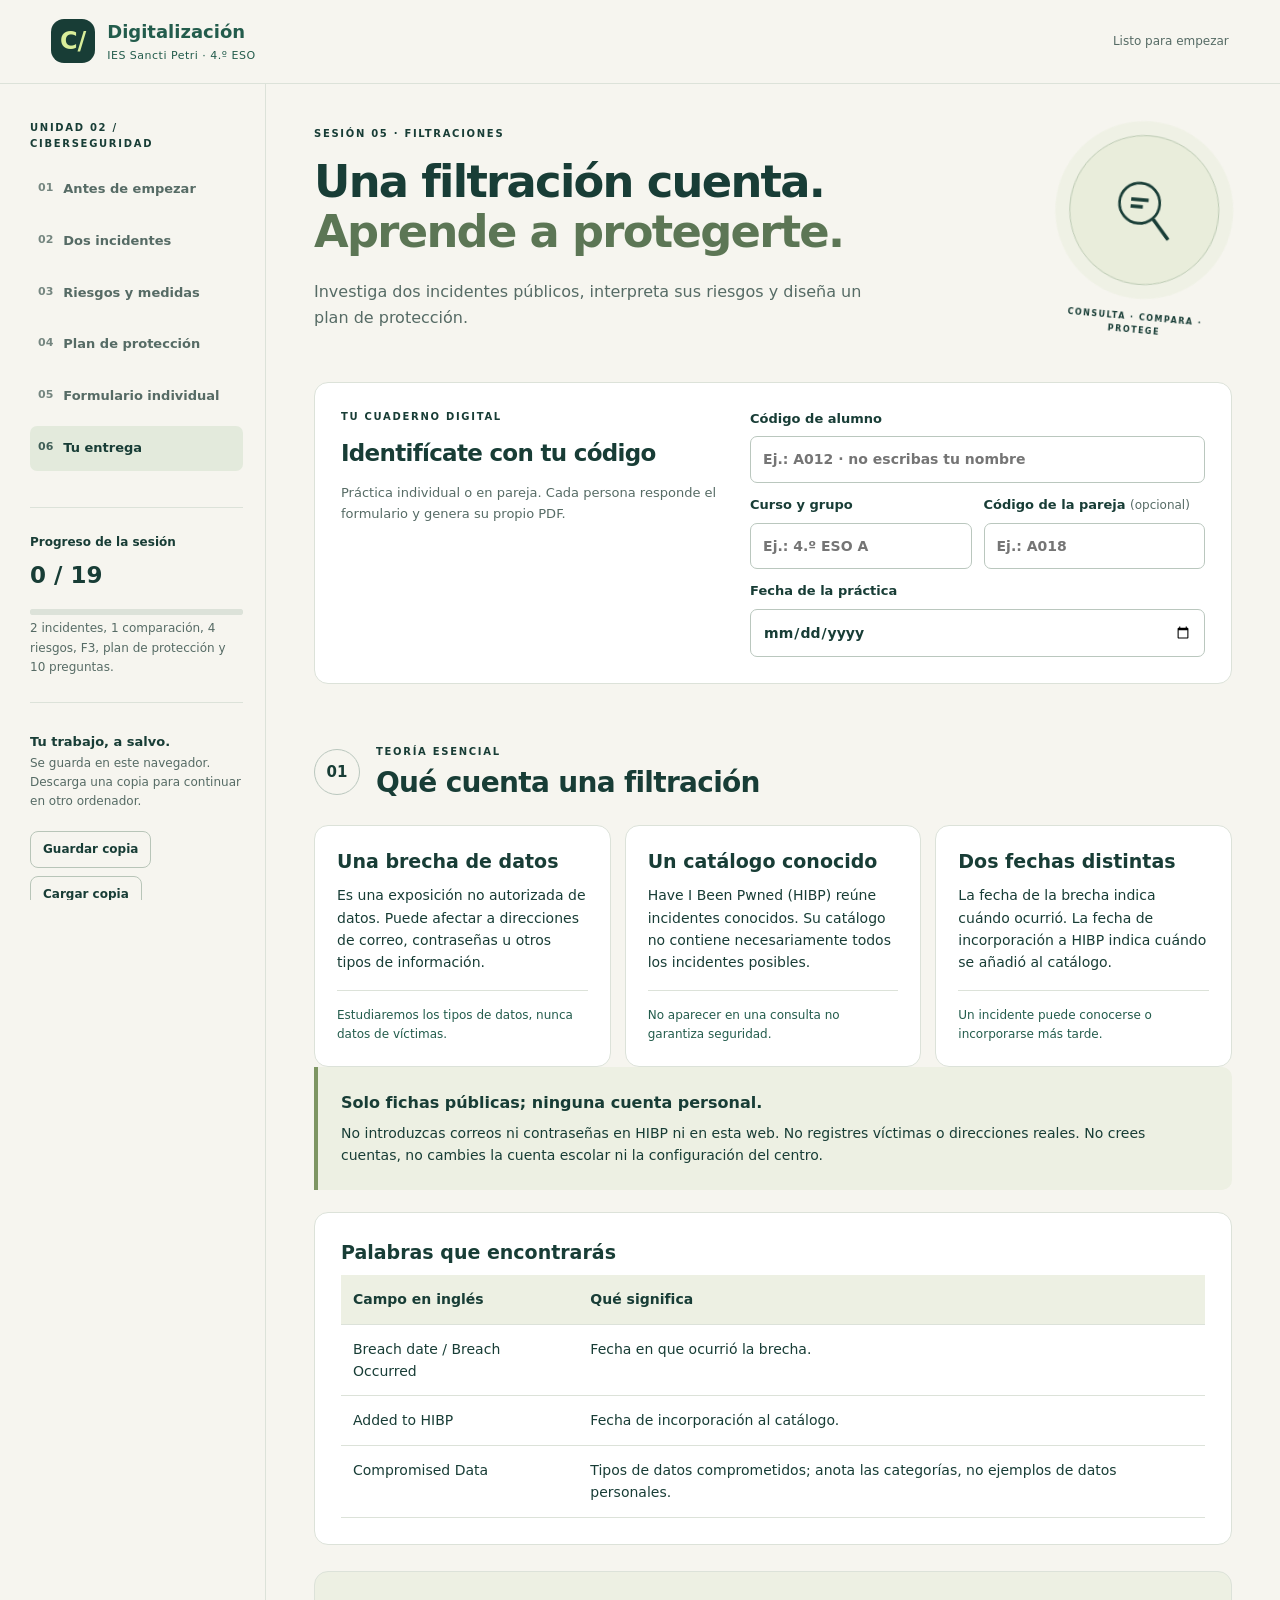
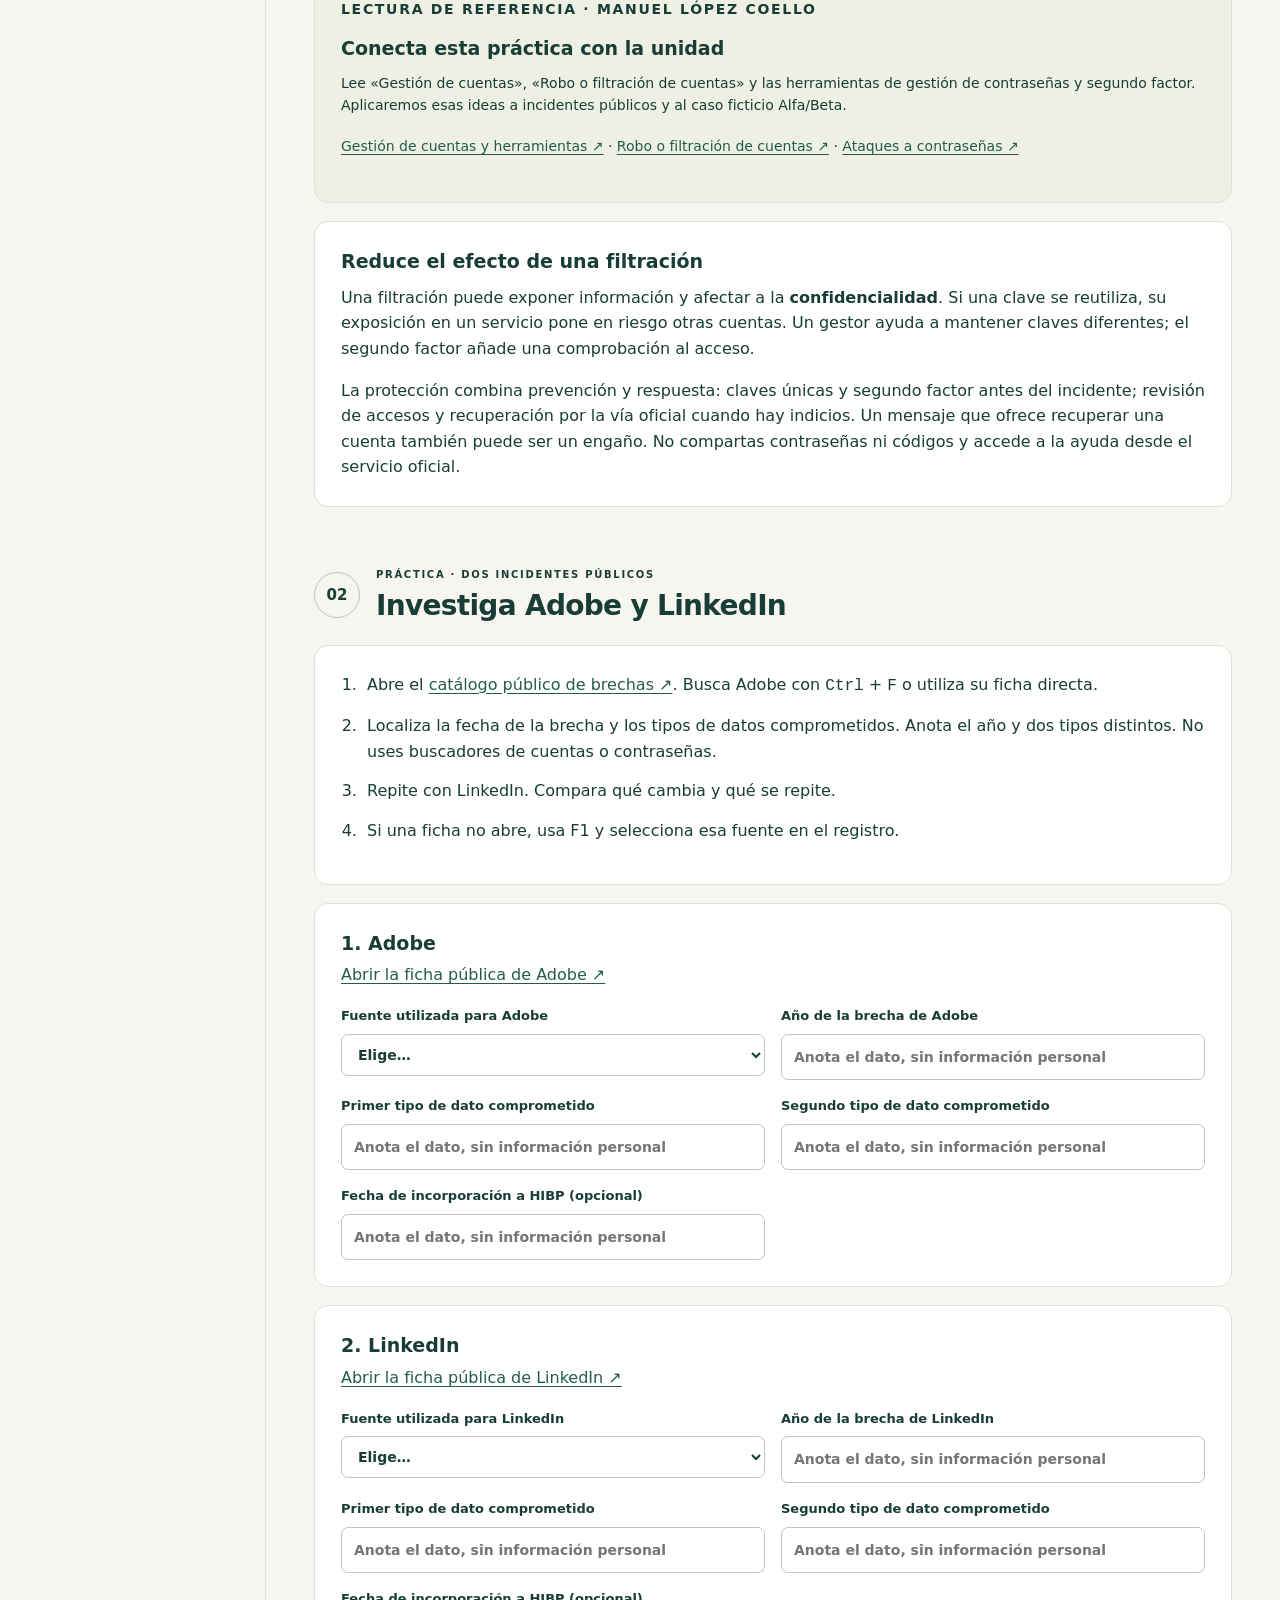
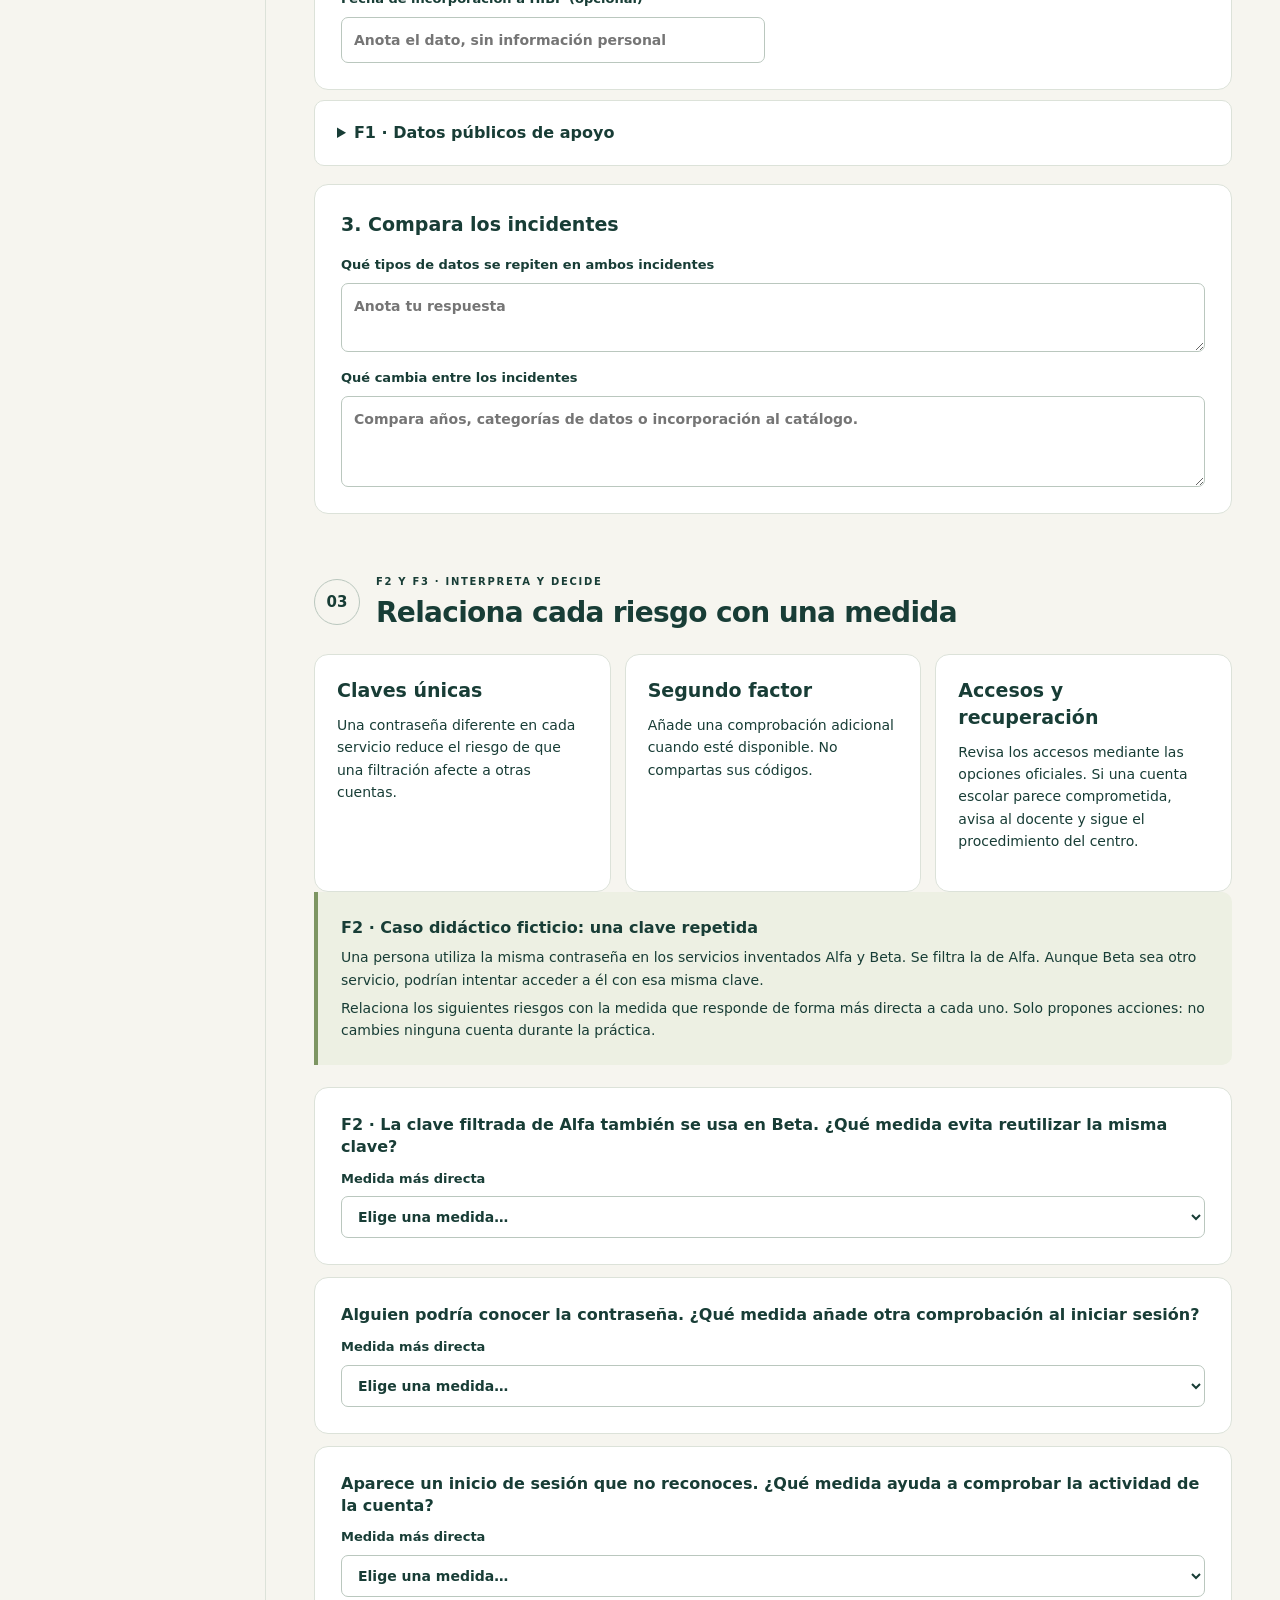
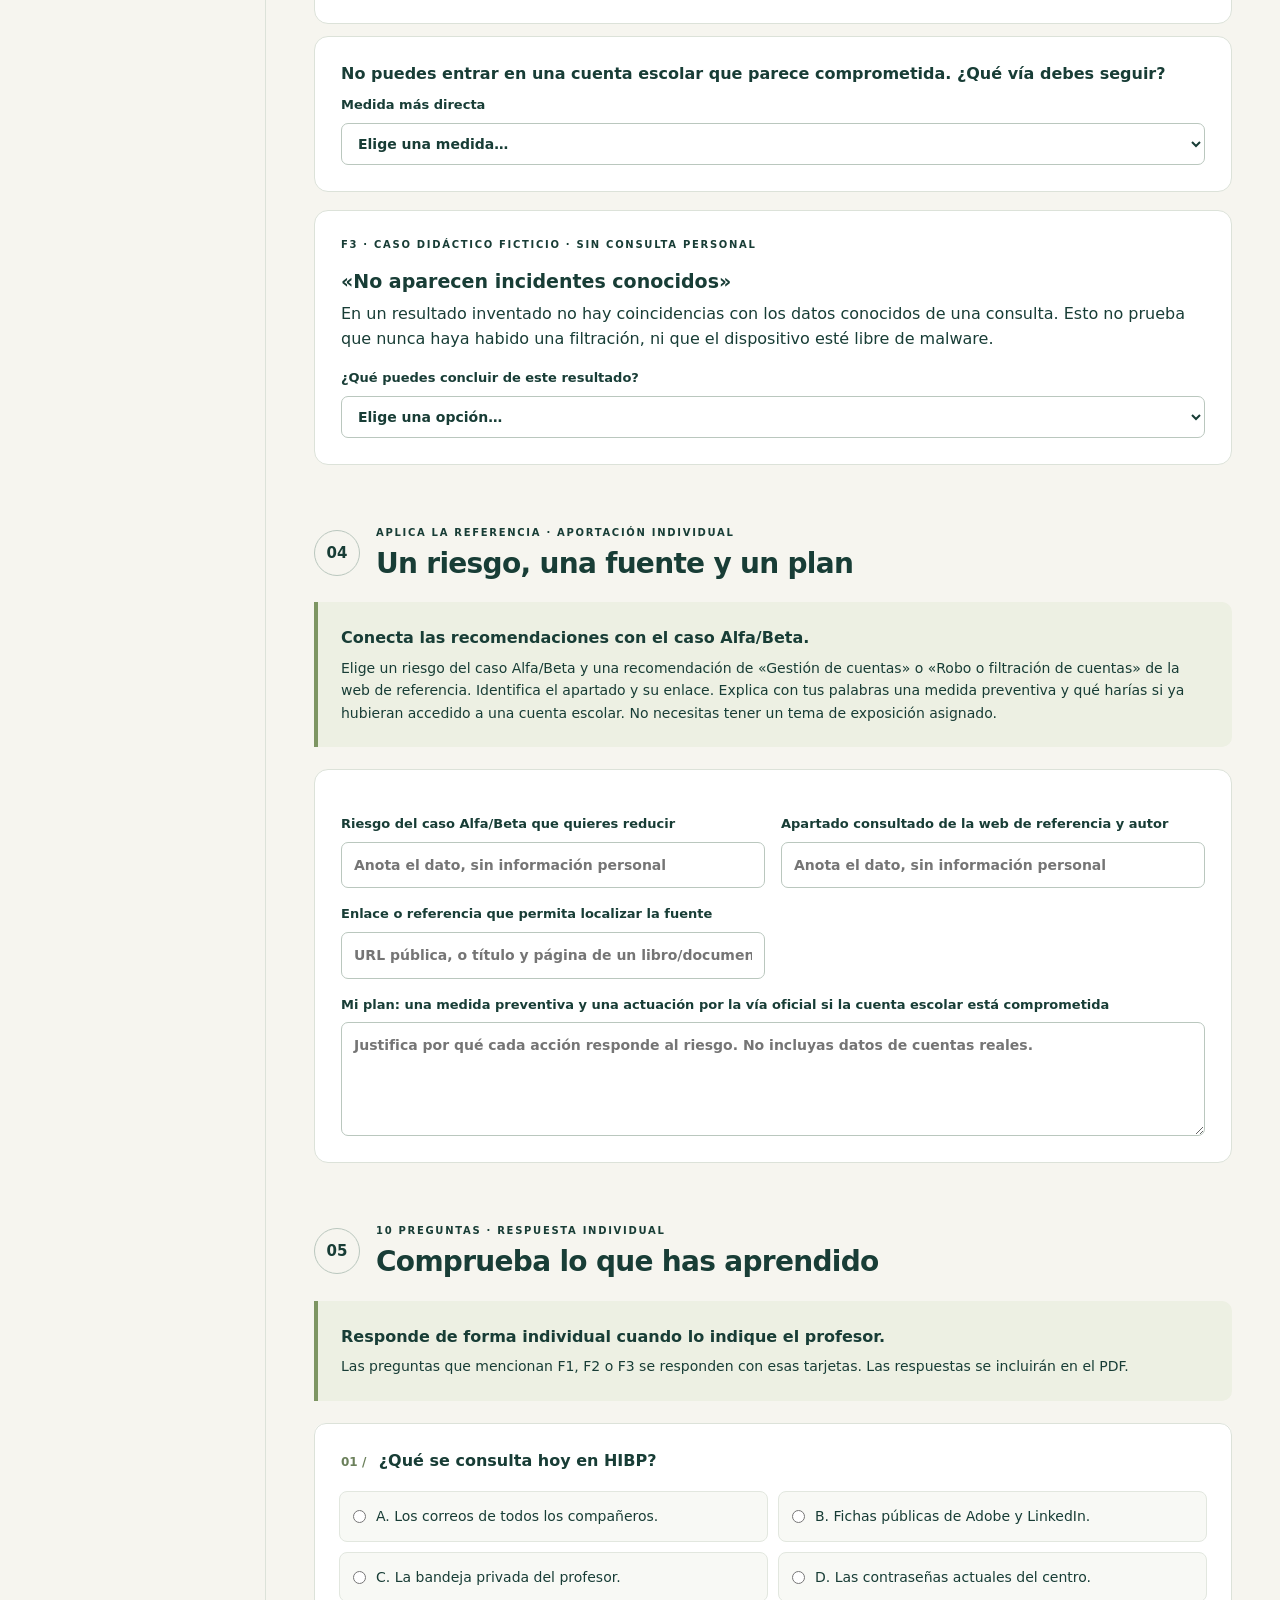
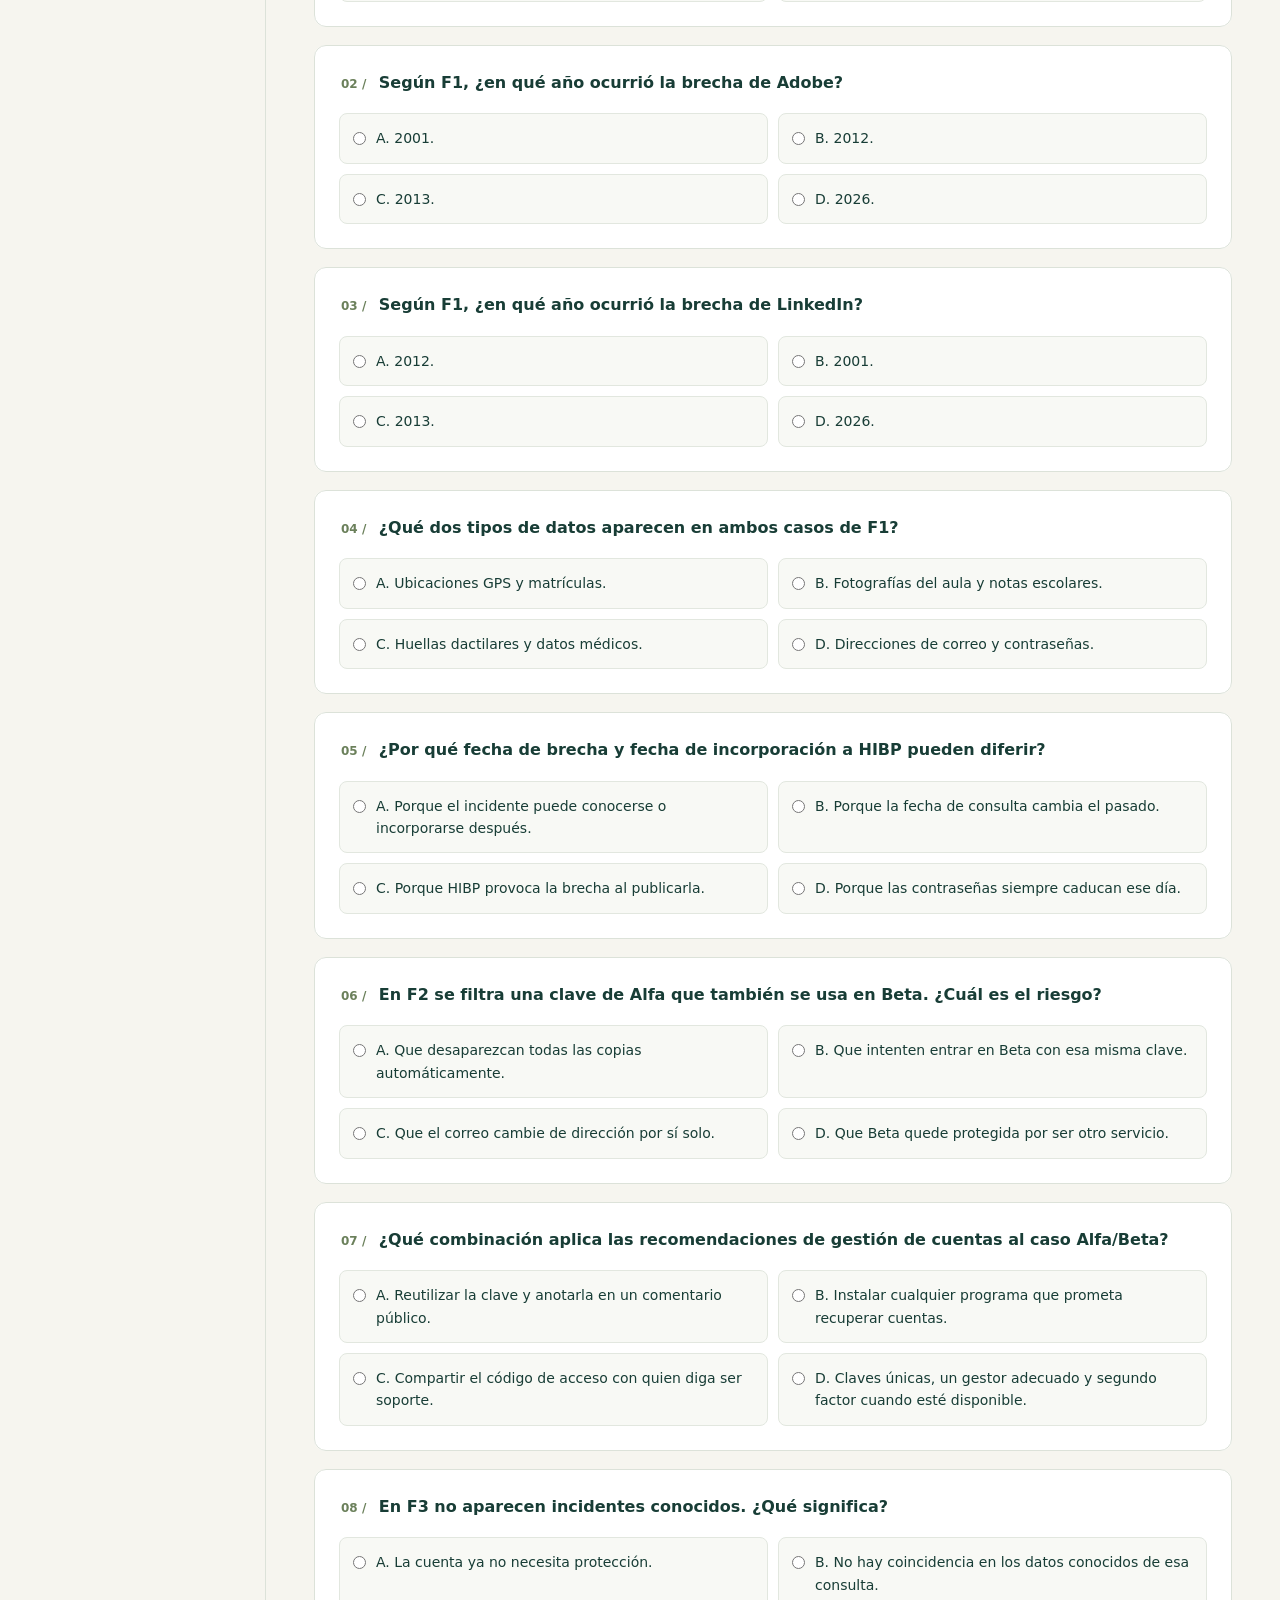
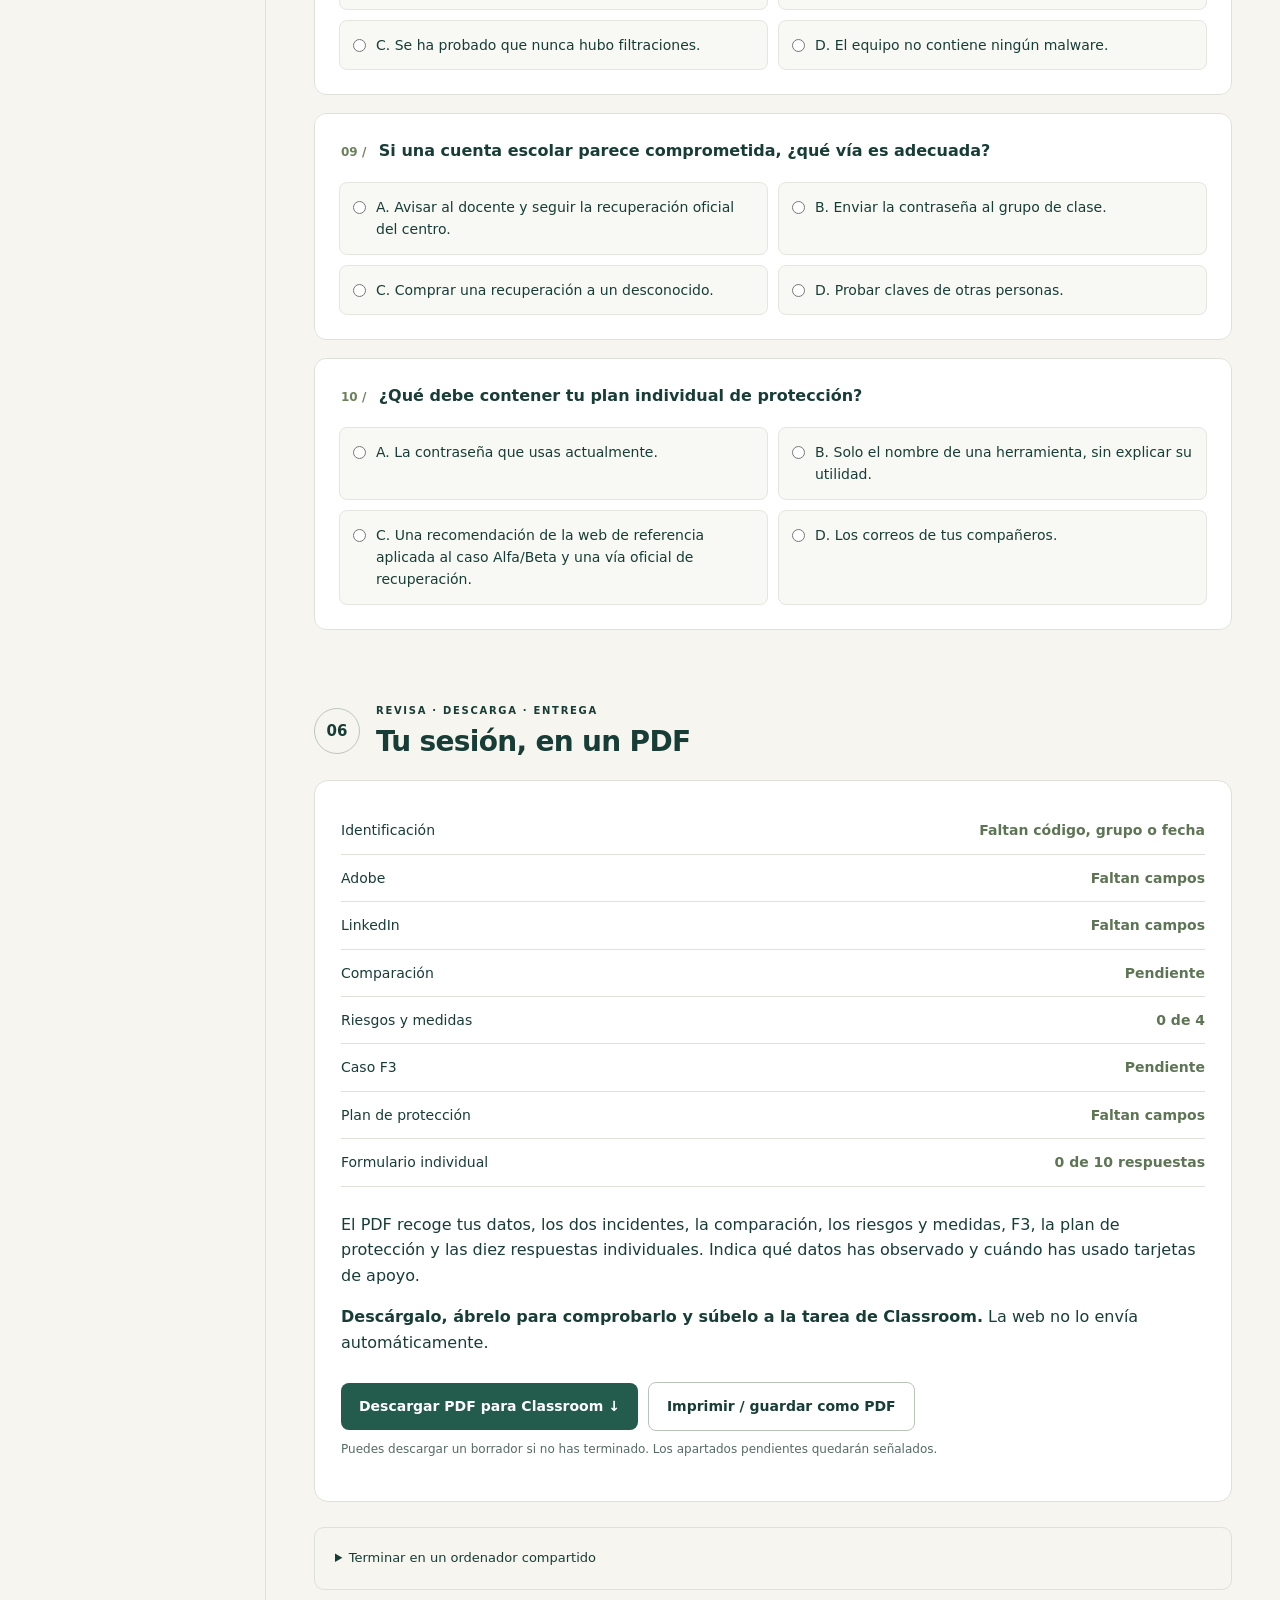
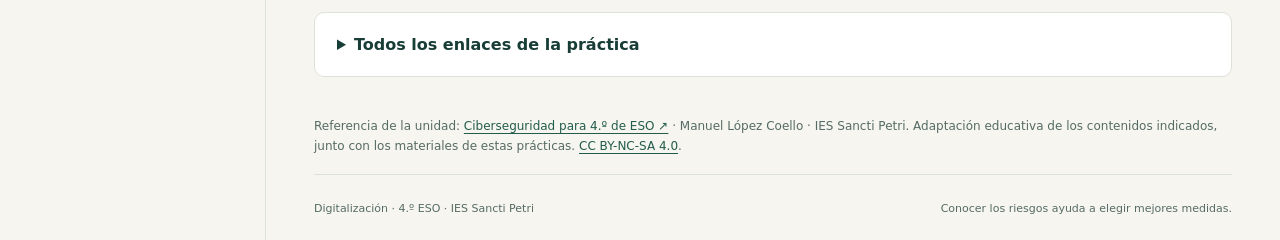
==== commit 44e96ed4: "Cambios a las webs" ====
--- a/tema2/filtraciones/index.html
+++ b/tema2/filtraciones/index.html
@@ -2,10 +2,10 @@
 <html lang="es"><head><meta charset="utf-8"><meta name="viewport" content="width=device-width,initial-scale=1"><meta name="theme-color" content="#143f38"><title>Filtraciones · Digitalización</title><link rel="stylesheet" href="style.css"><script src="vendor/jspdf.umd.min.js" defer></script><script src="data.js" defer></script><script src="app.js" defer></script></head><body>
 <a class="skip" href="#main">Saltar al contenido</a>
 <header class="top"><a class="brand" href="#main"><span class="mark" aria-hidden="true">C/</span><span>Digitalización<small>IES Sancti Petri · 4.º ESO</small></span></a><span class="save-state" id="saveState" role="status">Listo para empezar</span></header>
-<div class="layout"><aside class="sidebar"><p class="eyebrow">UNIDAD 02 / CIBERSEGURIDAD</p><nav aria-label="Apartados"><a href="#teoria" class="active" aria-current="page"><span>01</span> Antes de empezar</a><a href="#incidentes"><span>02</span> Dos incidentes</a><a href="#proteccion"><span>03</span> Riesgos y medidas</a><a href="#trabajo"><span>04</span> Revisión del trabajo</a><a href="#formulario"><span>05</span> Formulario individual</a><a href="#entrega"><span>06</span> Tu entrega</a></nav><div class="side-progress"><label for="progress">Progreso de la sesión <b id="progressText">0 / 19</b></label><progress id="progress" max="19" value="0"></progress><p>2 incidentes, 1 comparación, 4 riesgos, F3, revisión del trabajo y 10 preguntas.</p></div><div class="side-note"><b>Tu trabajo, a salvo.</b><p>Se guarda en este navegador. Descarga una copia para continuar en otro ordenador.</p><button class="secondary small" id="backup">Guardar copia</button><button class="secondary small" id="loadBackup">Cargar copia</button><input type="file" id="restore" accept=".json,application/json" hidden></div></aside>
-<main id="main"><div class="hero"><div><p class="eyebrow">SESIÓN 05 · FILTRACIONES</p><h1>Una filtración cuenta.<br><em>Aprende a protegerte.</em></h1><p>Investiga dos incidentes públicos, interpreta sus riesgos y revisa el avance de vuestro trabajo.</p></div><div class="hero-graphic" aria-hidden="true"><div class="ring"><svg viewBox="0 0 80 90"><circle cx="34" cy="37" r="23" fill="none" stroke="currentColor" stroke-width="3"/><path d="m51 54 19 22M24 33h20M24 41h14" fill="none" stroke="currentColor" stroke-width="4"/></svg></div><span>CONSULTA · COMPARA · PROTEGE</span></div></div>
+<div class="layout"><aside class="sidebar"><p class="eyebrow">UNIDAD 02 / CIBERSEGURIDAD</p><nav aria-label="Apartados"><a href="#teoria" class="active" aria-current="page"><span>01</span> Antes de empezar</a><a href="#incidentes"><span>02</span> Dos incidentes</a><a href="#proteccion"><span>03</span> Riesgos y medidas</a><a href="#trabajo"><span>04</span> Plan de protección</a><a href="#formulario"><span>05</span> Formulario individual</a><a href="#entrega"><span>06</span> Tu entrega</a></nav><div class="side-progress"><label for="progress">Progreso de la sesión <b id="progressText">0 / 19</b></label><progress id="progress" max="19" value="0"></progress><p>2 incidentes, 1 comparación, 4 riesgos, F3, plan de protección y 10 preguntas.</p></div><div class="side-note"><b>Tu trabajo, a salvo.</b><p>Se guarda en este navegador. Descarga una copia para continuar en otro ordenador.</p><button class="secondary small" id="backup">Guardar copia</button><button class="secondary small" id="loadBackup">Cargar copia</button><input type="file" id="restore" accept=".json,application/json" hidden></div></aside>
+<main id="main"><div class="hero"><div><p class="eyebrow">SESIÓN 05 · FILTRACIONES</p><h1>Una filtración cuenta.<br><em>Aprende a protegerte.</em></h1><p>Investiga dos incidentes públicos, interpreta sus riesgos y diseña un plan de protección.</p></div><div class="hero-graphic" aria-hidden="true"><div class="ring"><svg viewBox="0 0 80 90"><circle cx="34" cy="37" r="23" fill="none" stroke="currentColor" stroke-width="3"/><path d="m51 54 19 22M24 33h20M24 41h14" fill="none" stroke="currentColor" stroke-width="4"/></svg></div><span>CONSULTA · COMPARA · PROTEGE</span></div></div>
 <section class="identity card" aria-labelledby="identityTitle"><div><p class="eyebrow">TU CUADERNO DIGITAL</p><h2 id="identityTitle">Identifícate con tu código</h2><p>Práctica individual o en pareja. Cada persona responde el formulario y genera su propio PDF.</p></div><div class="identity-fields"><label>Código de alumno<input id="student" data-field="student" autocomplete="off" maxlength="160" placeholder="Ej.: A012 · no escribas tu nombre"></label><label>Curso y grupo<input id="classroom" data-field="classroom" maxlength="60" placeholder="Ej.: 4.º ESO A"></label><label>Código de la pareja <span class="optional">(opcional)</span><input data-field="partner" maxlength="160" placeholder="Ej.: A018"></label><label>Fecha de la práctica<input type="date" data-field="sessiondate"></label></div></section>
-<section id="teoria" class="panel"><div class="section-head"><span class="section-number">01</span><div><p class="eyebrow">TEORÍA ESENCIAL</p><h2>Qué cuenta una filtración</h2></div></div><div class="concepts"><article class="card"><h3>Una brecha de datos</h3><p>Es una exposición no autorizada de datos. Puede afectar a direcciones de correo, contraseñas u otros tipos de información.</p><p class="prompt">Estudiaremos los tipos de datos, nunca datos de víctimas.</p></article><article class="card"><h3>Un catálogo conocido</h3><p>Have I Been Pwned (HIBP) reúne incidentes conocidos. Su catálogo no contiene necesariamente todos los incidentes posibles.</p><p class="prompt">No aparecer en una consulta no garantiza seguridad.</p></article><article class="card"><h3>Dos fechas distintas</h3><p>La fecha de la brecha indica cuándo ocurrió. La fecha de incorporación a HIBP indica cuándo se añadió al catálogo.</p><p class="prompt">Un incidente puede conocerse o incorporarse más tarde.</p></article></div><div class="notice"><b>Solo fichas públicas; ninguna cuenta personal.</b><p>No introduzcas correos ni contraseñas en HIBP ni en esta web. No registres víctimas o direcciones reales. No crees cuentas, no cambies la cuenta escolar ni la configuración del centro.</p></div><div class="card table-wrap"><h3>Palabras que encontrarás</h3><table><thead><tr><th>Campo en inglés</th><th>Qué significa</th></tr></thead><tbody><tr><td>Breach date / Breach Occurred</td><td>Fecha en que ocurrió la brecha.</td></tr><tr><td>Added to HIBP</td><td>Fecha de incorporación al catálogo.</td></tr><tr><td>Compromised Data</td><td>Tipos de datos comprometidos; anota las categorías, no ejemplos de datos personales.</td></tr></tbody></table></div></section>
+<section id="teoria" class="panel"><div class="section-head"><span class="section-number">01</span><div><p class="eyebrow">TEORÍA ESENCIAL</p><h2>Qué cuenta una filtración</h2></div></div><div class="concepts"><article class="card"><h3>Una brecha de datos</h3><p>Es una exposición no autorizada de datos. Puede afectar a direcciones de correo, contraseñas u otros tipos de información.</p><p class="prompt">Estudiaremos los tipos de datos, nunca datos de víctimas.</p></article><article class="card"><h3>Un catálogo conocido</h3><p>Have I Been Pwned (HIBP) reúne incidentes conocidos. Su catálogo no contiene necesariamente todos los incidentes posibles.</p><p class="prompt">No aparecer en una consulta no garantiza seguridad.</p></article><article class="card"><h3>Dos fechas distintas</h3><p>La fecha de la brecha indica cuándo ocurrió. La fecha de incorporación a HIBP indica cuándo se añadió al catálogo.</p><p class="prompt">Un incidente puede conocerse o incorporarse más tarde.</p></article></div><div class="notice"><b>Solo fichas públicas; ninguna cuenta personal.</b><p>No introduzcas correos ni contraseñas en HIBP ni en esta web. No registres víctimas o direcciones reales. No crees cuentas, no cambies la cuenta escolar ni la configuración del centro.</p></div><div class="card table-wrap"><h3>Palabras que encontrarás</h3><table><thead><tr><th>Campo en inglés</th><th>Qué significa</th></tr></thead><tbody><tr><td>Breach date / Breach Occurred</td><td>Fecha en que ocurrió la brecha.</td></tr><tr><td>Added to HIBP</td><td>Fecha de incorporación al catálogo.</td></tr><tr><td>Compromised Data</td><td>Tipos de datos comprometidos; anota las categorías, no ejemplos de datos personales.</td></tr></tbody></table></div><aside class="card reference-card" aria-label="Web de referencia de la asignatura"><p class="eyebrow">LECTURA DE REFERENCIA · MANUEL LÓPEZ COELLO</p><h3>Conecta esta práctica con la unidad</h3><p>Lee «Gestión de cuentas», «Robo o filtración de cuentas» y las herramientas de gestión de contraseñas y segundo factor. Aplicaremos esas ideas a incidentes públicos y al caso ficticio Alfa/Beta.</p><p class="reference-links"><a href="https://macoelsanctipetri.github.io/ciberseguridad/#protegernos" target="_blank" rel="noopener noreferrer">Gestión de cuentas y herramientas ↗</a> · <a href="https://macoelsanctipetri.github.io/ciberseguridad/#ataques" target="_blank" rel="noopener noreferrer">Robo o filtración de cuentas ↗</a> · <a href="https://macoelsanctipetri.github.io/ciberseguridad/#lista-ataques" target="_blank" rel="noopener noreferrer">Ataques a contraseñas ↗</a></p></aside><article class="card reference-lesson"><h3>Reduce el efecto de una filtración</h3><p>Una filtración puede exponer información y afectar a la <strong>confidencialidad</strong>. Si una clave se reutiliza, su exposición en un servicio pone en riesgo otras cuentas. Un gestor ayuda a mantener claves diferentes; el segundo factor añade una comprobación al acceso.</p><p>La protección combina prevención y respuesta: claves únicas y segundo factor antes del incidente; revisión de accesos y recuperación por la vía oficial cuando hay indicios. Un mensaje que ofrece recuperar una cuenta también puede ser un engaño. No compartas contraseñas ni códigos y accede a la ayuda desde el servicio oficial.</p></article></section>
 <section id="incidentes" class="panel"><div class="section-head"><span class="section-number">02</span><div><p class="eyebrow">PRÁCTICA · DOS INCIDENTES PÚBLICOS</p><h2>Investiga Adobe y LinkedIn</h2></div></div><div class="card"><ol class="steps"><li>Abre el <a href="https://haveibeenpwned.com/PwnedWebsites" target="_blank" rel="noopener noreferrer">catálogo público de brechas ↗</a>. Busca Adobe con <kbd>Ctrl</kbd> + <kbd>F</kbd> o utiliza su ficha directa.</li><li>Localiza la fecha de la brecha y los tipos de datos comprometidos. Anota el año y dos tipos distintos. No uses buscadores de cuentas o contraseñas.</li><li>Repite con LinkedIn. Compara qué cambia y qué se repite.</li><li>Si una ficha no abre, usa F1 y selecciona esa fuente en el registro.</li></ol></div>
 <article class="card record"><h3>1. Adobe</h3><p><a href="https://haveibeenpwned.com/Breach/Adobe" target="_blank" rel="noopener noreferrer">Abrir la ficha pública de Adobe ↗</a></p><div id="adobeform" class="form-grid"></div></article><article class="card record"><h3>2. LinkedIn</h3><p><a href="https://haveibeenpwned.com/Breach/LinkedIn" target="_blank" rel="noopener noreferrer">Abrir la ficha pública de LinkedIn ↗</a></p><div id="linkedinform" class="form-grid"></div></article>
 <details class="topic" id="f1"><summary>F1 · Datos públicos de apoyo</summary><div class="topic-content"><p class="eyebrow">RESUMEN DE LAS FICHAS DE HIBP · CONSULTADAS EL 10/11/2026</p><div class="table-wrap"><table><thead><tr><th>Incidente</th><th>Fecha de la brecha</th><th>Incorporación a HIBP</th><th>Tipos de datos que recoge la ficha</th></tr></thead><tbody><tr><th>Adobe</th><td>Octubre de 2013</td><td>4 de diciembre de 2013</td><td>Direcciones de correo, contraseñas, pistas de contraseñas y nombres de usuario.</td></tr><tr><th>LinkedIn</th><td>Mayo de 2012</td><td>21 de mayo de 2016</td><td>Direcciones de correo y contraseñas.</td></tr></tbody></table></div><p>Se trata de categorías de información, no de datos de personas. Las fichas describen problemas con la protección de las contraseñas: que estuvieran cifradas o transformadas no evitó que muchas pudieran recuperarse.</p><p class="hint">F1 es un resumen verificado para trabajar sin acceso a las fichas, no una consulta de cuentas. Fuentes: las dos fichas públicas enlazadas arriba.</p></div></details>
@@ -13,7 +13,7 @@
 <section id="proteccion" class="panel"><div class="section-head"><span class="section-number">03</span><div><p class="eyebrow">F2 Y F3 · INTERPRETA Y DECIDE</p><h2>Relaciona cada riesgo con una medida</h2></div></div><div class="concepts protection"><article class="card"><h3>Claves únicas</h3><p>Una contraseña diferente en cada servicio reduce el riesgo de que una filtración afecte a otras cuentas.</p></article><article class="card"><h3>Segundo factor</h3><p>Añade una comprobación adicional cuando esté disponible. No compartas sus códigos.</p></article><article class="card"><h3>Accesos y recuperación</h3><p>Revisa los accesos mediante las opciones oficiales. Si una cuenta escolar parece comprometida, avisa al docente y sigue el procedimiento del centro.</p></article></div>
 <div class="notice"><b>F2 · Caso didáctico ficticio: una clave repetida</b><p>Una persona utiliza la misma contraseña en los servicios inventados Alfa y Beta. Se filtra la de Alfa. Aunque Beta sea otro servicio, podrían intentar acceder a él con esa misma clave.</p><p>Relaciona los siguientes riesgos con la medida que responde de forma más directa a cada uno. Solo propones acciones: no cambies ninguna cuenta durante la práctica.</p></div><div id="risks"></div>
 <article class="card record"><p class="eyebrow">F3 · CASO DIDÁCTICO FICTICIO · SIN CONSULTA PERSONAL</p><h3>«No aparecen incidentes conocidos»</h3><p>En un resultado inventado no hay coincidencias con los datos conocidos de una consulta. Esto no prueba que nunca haya habido una filtración, ni que el dispositivo esté libre de malware.</p><label>¿Qué puedes concluir de este resultado?<select data-field="f3"><option value="">Elige una opción…</option><option value="0">La seguridad de la cuenta está garantizada</option><option value="1">Ya no hace falta proteger la cuenta</option><option value="2">No hay coincidencias en los datos conocidos de esa consulta</option><option value="3">El equipo no contiene ningún malware</option></select></label></article></section>
-<section id="trabajo" class="panel"><div class="section-head"><span class="section-number">04</span><div><p class="eyebrow">REVISIÓN DEL TRABAJO · APORTACIÓN INDIVIDUAL</p><h2>Una fuente y una idea propia</h2></div></div><div class="notice"><b>Muestra tu avance al profesor.</b><p>Indica tu tema, una fuente que hayas consultado y una idea propia que quieras explicar en el trabajo. Cada alumno registra su aportación, aunque el trabajo sea en grupo.</p></div><article class="card"><div id="workform" class="form-grid"></div></article></section>
+<section id="trabajo" class="panel"><div class="section-head"><span class="section-number">04</span><div><p class="eyebrow">APLICA LA REFERENCIA · APORTACIÓN INDIVIDUAL</p><h2>Un riesgo, una fuente y un plan</h2></div></div><div class="notice"><b>Conecta las recomendaciones con el caso Alfa/Beta.</b><p>Elige un riesgo del caso Alfa/Beta y una recomendación de «Gestión de cuentas» o «Robo o filtración de cuentas» de la web de referencia. Identifica el apartado y su enlace. Explica con tus palabras una medida preventiva y qué harías si ya hubieran accedido a una cuenta escolar. No necesitas tener un tema de exposición asignado.</p></div><article class="card"><div id="workform" class="form-grid"></div></article></section>
 <section id="formulario" class="panel"><div class="section-head"><span class="section-number">05</span><div><p class="eyebrow">10 PREGUNTAS · RESPUESTA INDIVIDUAL</p><h2>Comprueba lo que has aprendido</h2></div></div><div class="notice"><b>Responde de forma individual cuando lo indique el profesor.</b><p>Las preguntas que mencionan F1, F2 o F3 se responden con esas tarjetas. Las respuestas se incluirán en el PDF.</p></div><div id="quiz"></div></section>
-<section id="entrega" class="panel"><div class="section-head"><span class="section-number">06</span><div><p class="eyebrow">REVISA · DESCARGA · ENTREGA</p><h2>Tu sesión, en un PDF</h2></div></div><div class="delivery card"><div id="checklist"></div><p>El PDF recoge tus datos, los dos incidentes, la comparación, los riesgos y medidas, F3, la revisión del trabajo y las diez respuestas individuales. Indica qué datos has observado y cuándo has usado tarjetas de apoyo.</p><p><strong>Descárgalo, ábrelo para comprobarlo y súbelo a la tarea de Classroom.</strong> La web no lo envía automáticamente.</p><button class="primary" id="pdf">Descargar PDF para Classroom ↓</button><button class="secondary" id="print">Imprimir / guardar como PDF</button><p class="hint">Puedes descargar un borrador si no has terminado. Los apartados pendientes quedarán señalados.</p><p id="exportStatus" role="status"></p></div><details class="reset-box"><summary>Terminar en un ordenador compartido</summary><p>Comprueba que has descargado y entregado el PDF. Guarda una copia si vas a continuar otro día. Después, borra tus respuestas de este navegador.</p><button class="danger" id="reset">Borrar mis datos y empezar de nuevo</button></details>
-<details class="topic resources"><summary>Todos los enlaces de la práctica</summary><div class="topic-content" id="resources"></div></details></section><footer>Digitalización · 4.º ESO · IES Sancti Petri <span>Conocer los riesgos ayuda a elegir mejores medidas.</span></footer></main></div><div id="toast" role="status"></div><div id="printReport"></div><noscript>Activa JavaScript para responder y generar el PDF.</noscript></body></html>
+<section id="entrega" class="panel"><div class="section-head"><span class="section-number">06</span><div><p class="eyebrow">REVISA · DESCARGA · ENTREGA</p><h2>Tu sesión, en un PDF</h2></div></div><div class="delivery card"><div id="checklist"></div><p>El PDF recoge tus datos, los dos incidentes, la comparación, los riesgos y medidas, F3, la plan de protección y las diez respuestas individuales. Indica qué datos has observado y cuándo has usado tarjetas de apoyo.</p><p><strong>Descárgalo, ábrelo para comprobarlo y súbelo a la tarea de Classroom.</strong> La web no lo envía automáticamente.</p><button class="primary" id="pdf">Descargar PDF para Classroom ↓</button><button class="secondary" id="print">Imprimir / guardar como PDF</button><p class="hint">Puedes descargar un borrador si no has terminado. Los apartados pendientes quedarán señalados.</p><p id="exportStatus" role="status"></p></div><details class="reset-box"><summary>Terminar en un ordenador compartido</summary><p>Comprueba que has descargado y entregado el PDF. Guarda una copia si vas a continuar otro día. Después, borra tus respuestas de este navegador.</p><button class="danger" id="reset">Borrar mis datos y empezar de nuevo</button></details>
+<details class="topic resources"><summary>Todos los enlaces de la práctica</summary><div class="topic-content" id="resources"></div></details></section><div class="source-credit"><p>Referencia de la unidad: <a href="https://macoelsanctipetri.github.io/ciberseguridad/#inicio" target="_blank" rel="noopener noreferrer">Ciberseguridad para 4.º de ESO ↗</a> · Manuel López Coello · IES Sancti Petri. Adaptación educativa de los contenidos indicados, junto con los materiales de estas prácticas. <a href="https://creativecommons.org/licenses/by-nc-sa/4.0/" target="_blank" rel="noopener noreferrer">CC BY-NC-SA 4.0</a>.</p></div><footer>Digitalización · 4.º ESO · IES Sancti Petri <span>Conocer los riesgos ayuda a elegir mejores medidas.</span></footer></main></div><div id="toast" role="status"></div><div id="printReport"></div><noscript>Activa JavaScript para responder y generar el PDF.</noscript></body></html>
--- a/tema2/filtraciones/style.css
+++ b/tema2/filtraciones/style.css
@@ -5,3 +5,5 @@
 code{font-family:ui-monospace,Consolas,monospace;overflow-wrap:anywhere}label{overflow-wrap:anywhere}.url-example{margin:24px 0}.url-parts{display:flex;flex-wrap:wrap;gap:6px}.url-parts>span{padding:13px 10px;background:#f4f5ee;border-radius:7px}.url-parts .host-part{background:var(--ink);color:var(--lime)}.url-parts small{display:block;font-size:11px;margin-top:8px}.prevention{margin:22px 0}.steps{padding-left:21px;margin:0}.steps li{padding:0 0 14px 5px}.form-grid{display:grid;grid-template-columns:1fr 1fr;gap:16px;margin-top:18px}.form-grid .wide{grid-column:1/-1}.spaced{margin-top:20px}.record{margin-top:18px}.record h3{margin-bottom:6px}.record .search-term{display:inline-block;border-radius:6px;background:#edf0e3;padding:4px 10px;margin:7px 0 12px;font-family:ui-monospace,Consolas,monospace;font-size:13px}.url-card{margin-top:15px}.url-card h3{font-size:14px}.neutral-url{display:block;font-size:15px;padding:14px;background:#edf0e3;border-radius:7px;overflow-wrap:anywhere;margin-bottom:16px}.url-card select{max-width:100%}.selected-answer{font-size:13px;color:var(--muted);margin:10px 0 0;overflow-wrap:anywhere}.support,.resources{margin-top:22px}.resource-line{overflow-wrap:anywhere}@media(max-width:750px){.form-grid{grid-template-columns:1fr}.url-parts>span{padding:10px 7px}.neutral-url{font-size:13px}.hero h1{font-size:34px}}
 .table-wrap{margin:22px 0;overflow-x:auto}table{width:100%;border-collapse:collapse;font-size:14px}td,th{text-align:left;padding:13px 12px;border-bottom:1px solid var(--line);vertical-align:top}th{background:#edf0e3}.data-card{display:grid;grid-template-columns:160px minmax(0,1fr);gap:12px 18px;font-size:14px}.data-card dt{font-weight:650}.data-card dd{margin:0;overflow-wrap:anywhere}.packet-cards{display:grid;grid-template-columns:1fr 1fr;gap:18px;margin:24px 0}.packet-cards .data-card{grid-template-columns:1fr 1.3fr}.packet-times{display:flex;gap:10px;margin:20px 0}.packet-times span{background:#e8efdc;border-radius:10px;padding:12px 10px;font-size:23px;font-weight:700;flex:1;text-align:center}.packet-times small{font-size:11px}.analysis-card{margin:12px 0}.analysis-card h3{font-size:16px}.spaced{margin-top:26px}@media(max-width:1000px){.packet-cards{grid-template-columns:1fr}}@media(max-width:750px){.data-card{grid-template-columns:1fr;gap:3px}.data-card dd{margin-bottom:12px}td,th{padding:10px 7px}.packet-cards .data-card{grid-template-columns:1fr 1fr}}
 .history-pair{display:grid;grid-template-columns:1fr 1fr;gap:20px;margin:20px 0}.mock-page{border:1px solid #bccbbd;border-radius:10px;padding:23px;min-width:0}.mock-tag{display:block;font-size:10px;font-weight:800;letter-spacing:1px;margin-bottom:18px}.old-page{background:#f6f4e9;font-family:Georgia,serif}.old-page .mock-menu{text-decoration:underline;color:#354a7a}.new-page{background:#eaf0e4}.mock-menu{font-size:13px;border-block:1px solid #c5d0be;padding:12px 0}.missing-media{border:2px dashed #98a28e;min-height:140px;display:grid;place-items:center;padding:20px;color:#596754;font-size:14px;text-align:center}.space-media{background:#173f38;color:#e4efca;border-radius:8px;padding:18px;display:grid;gap:8px;text-align:center}.space-media span{font-size:42px;line-height:1}.space-media small{font-size:10px}input:disabled,select:disabled{background:#edf0e8;color:#405447}.risk-strip b{white-space:normal;min-width:170px}@media(max-width:850px){.history-pair{grid-template-columns:1fr}}@media(prefers-reduced-motion:no-preference){html{scroll-behavior:auto}}
+
+.reference-card{margin-top:26px;background:#edf0e3}.reference-card p{font-size:14px}.reference-links{line-height:2}.reference-lesson{margin-top:18px}.reference-lesson p:last-child{margin-bottom:0}.source-credit{margin-top:40px;font-size:12px;color:var(--muted);overflow-wrap:anywhere}.source-credit+footer{margin-top:18px}
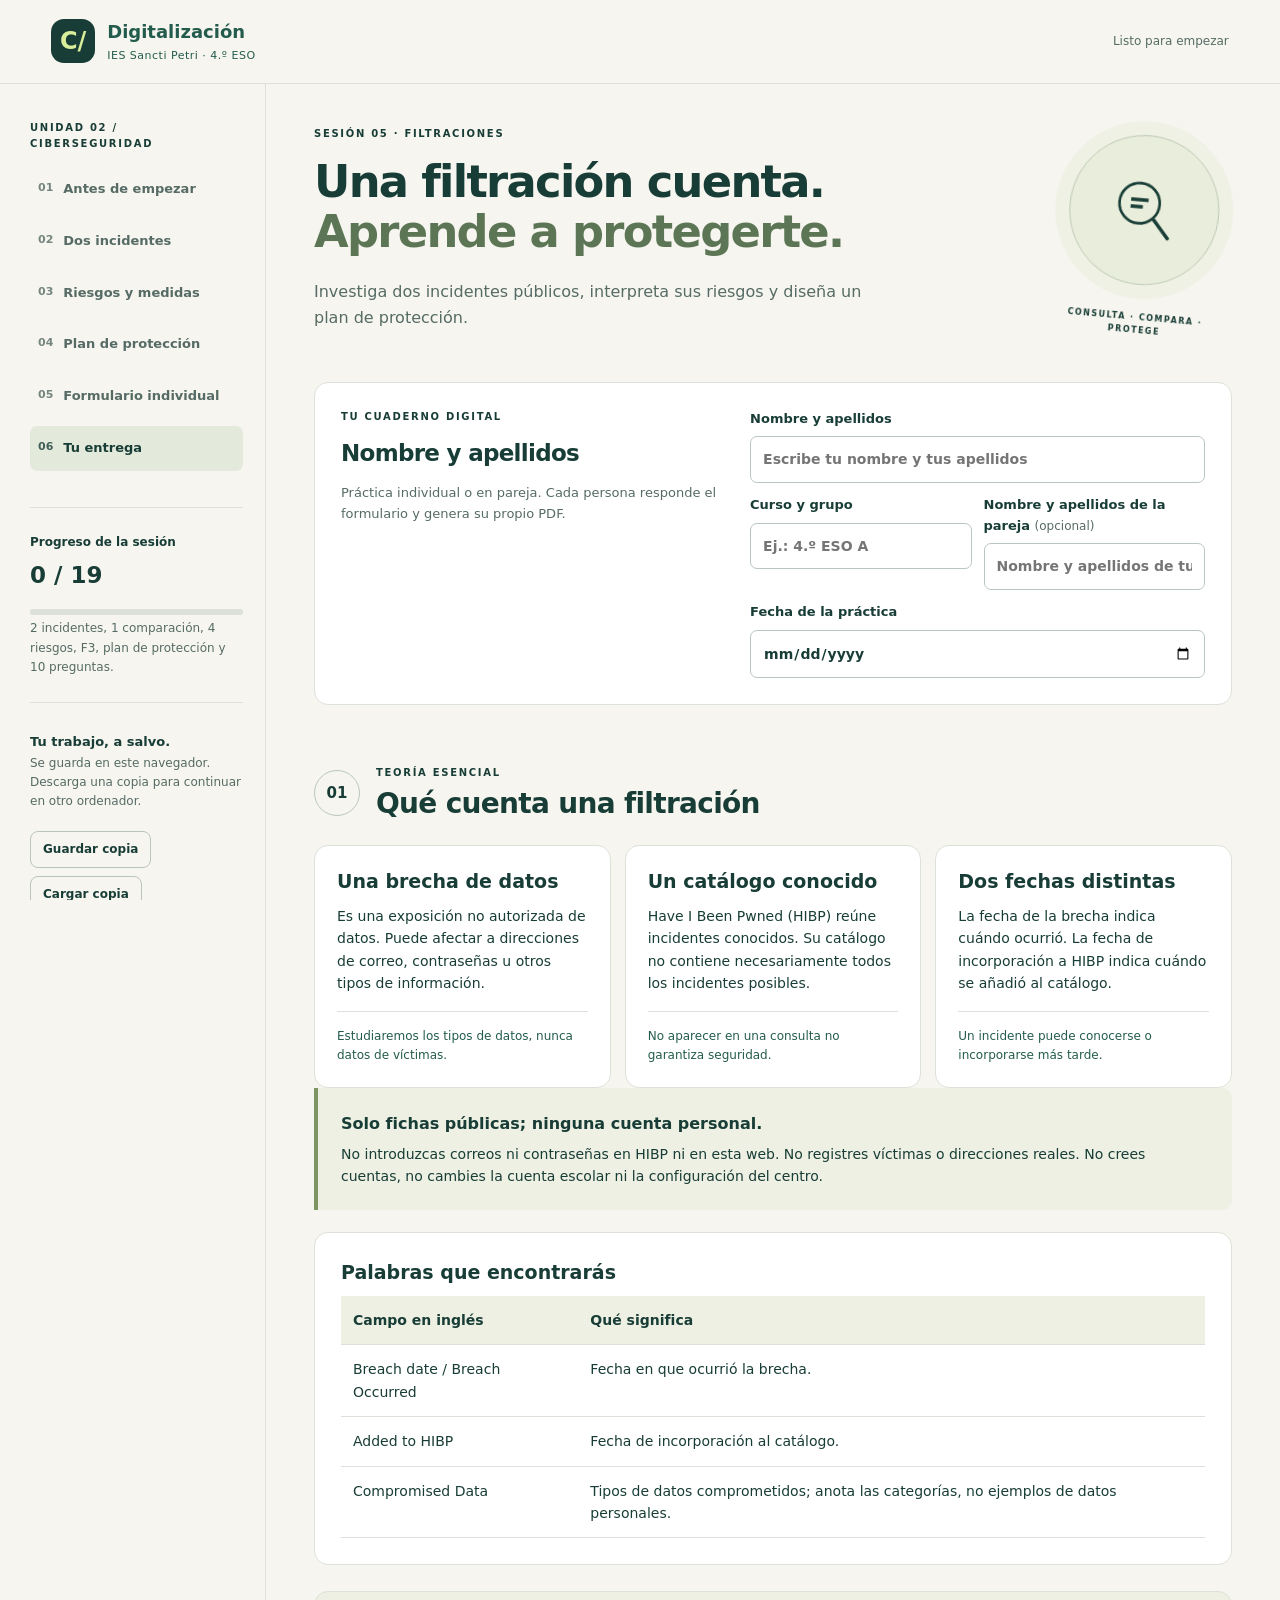
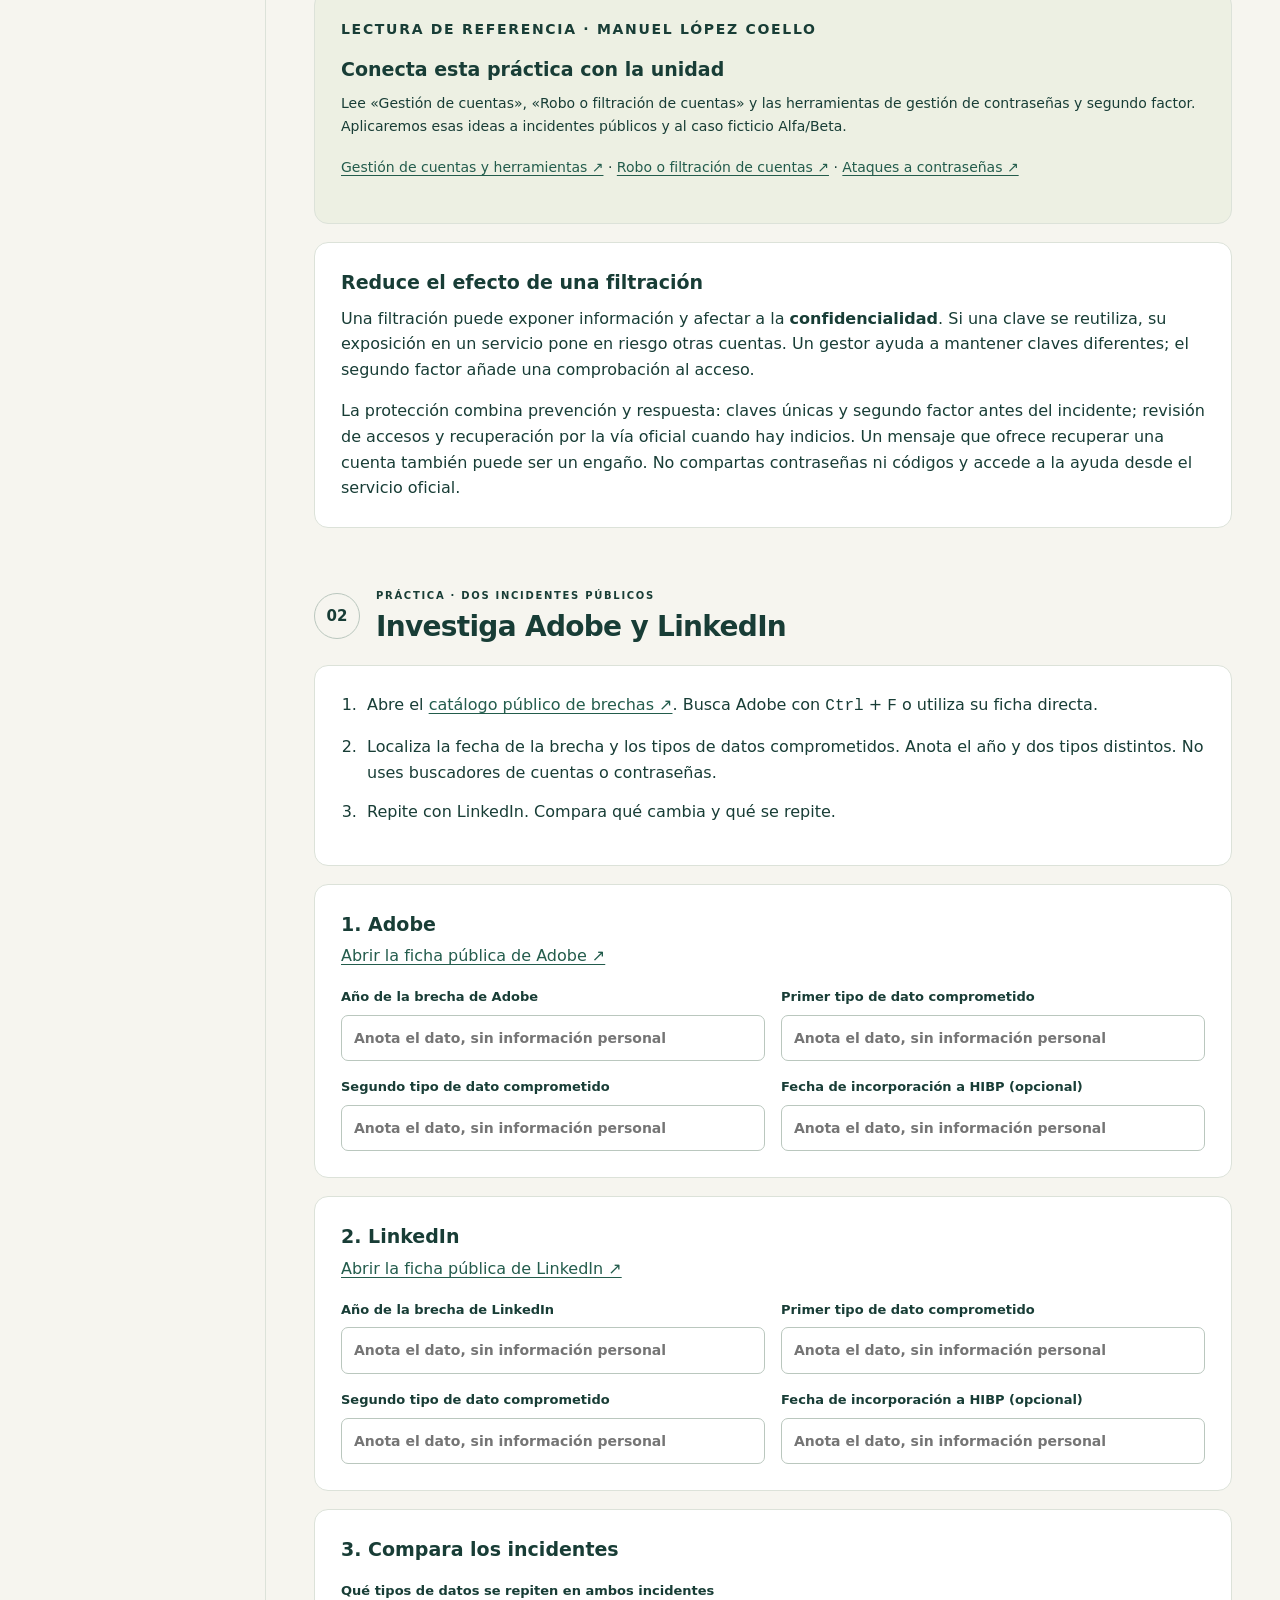
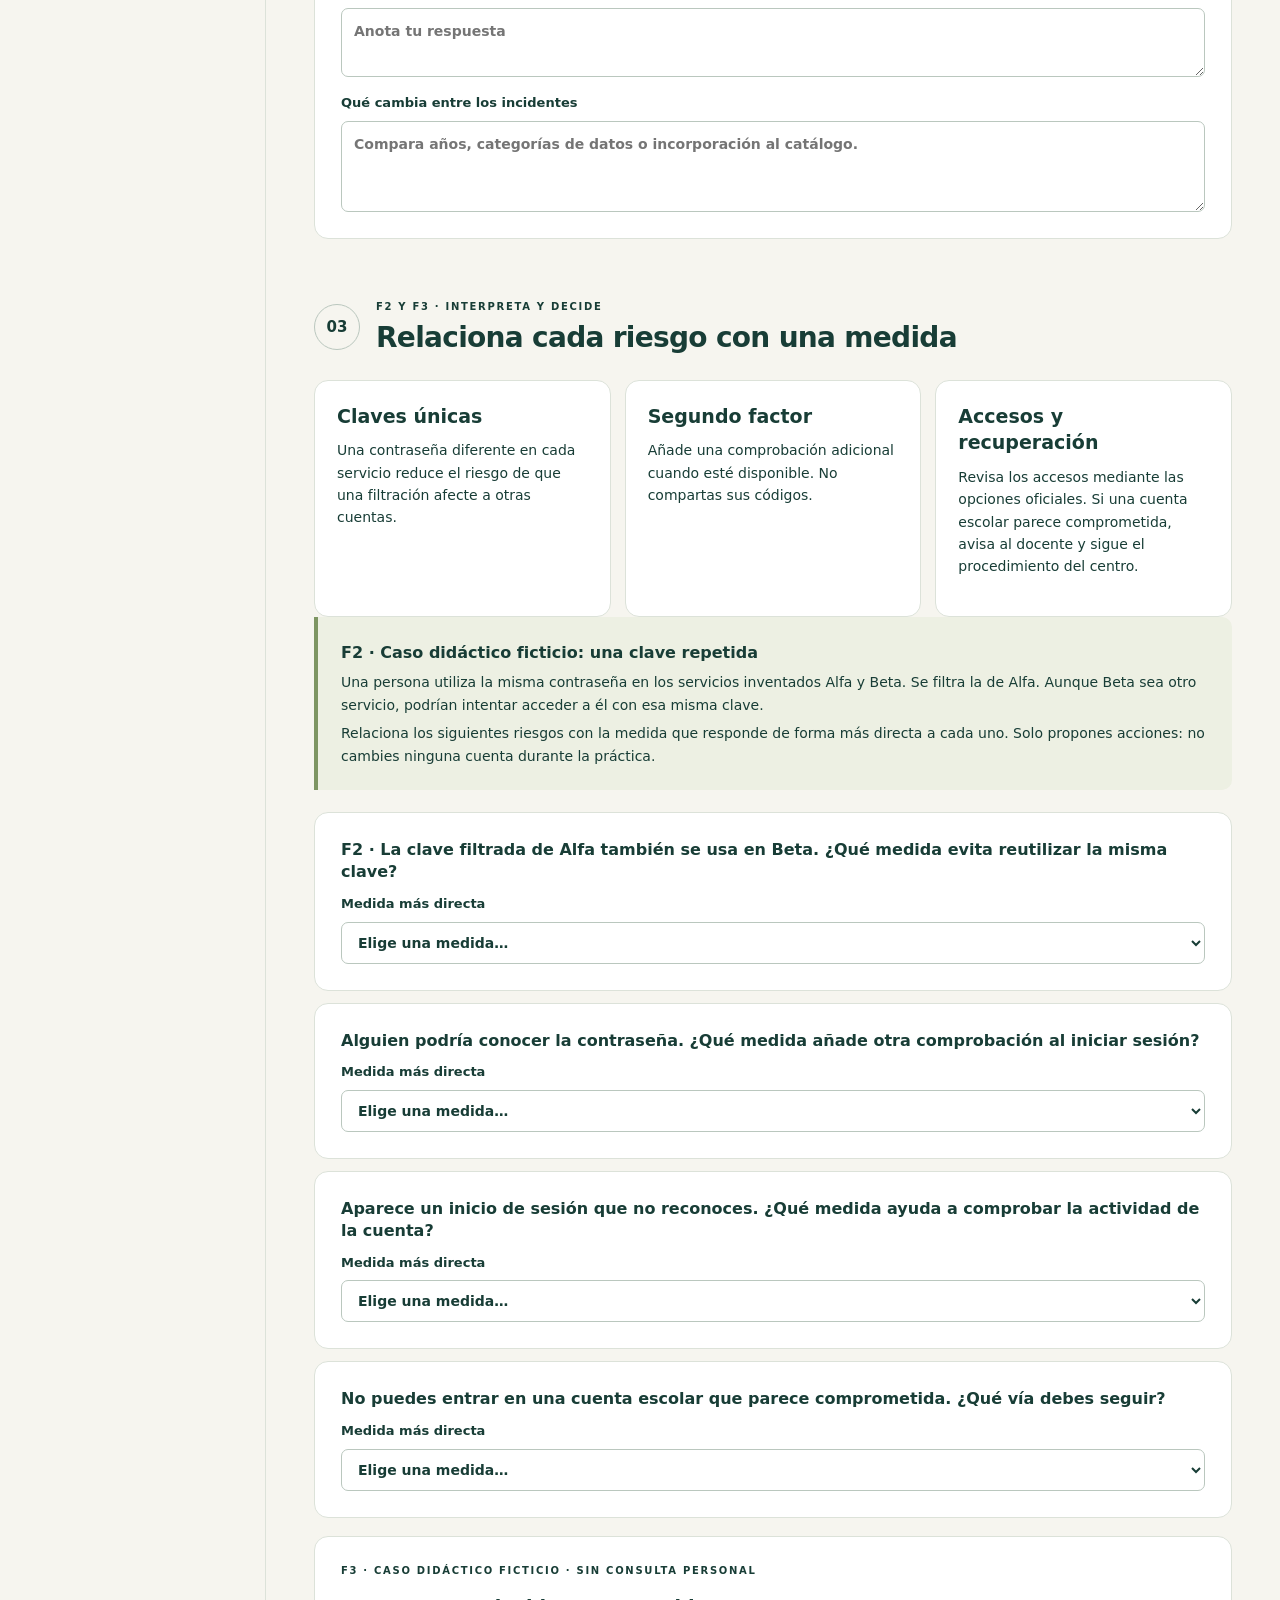
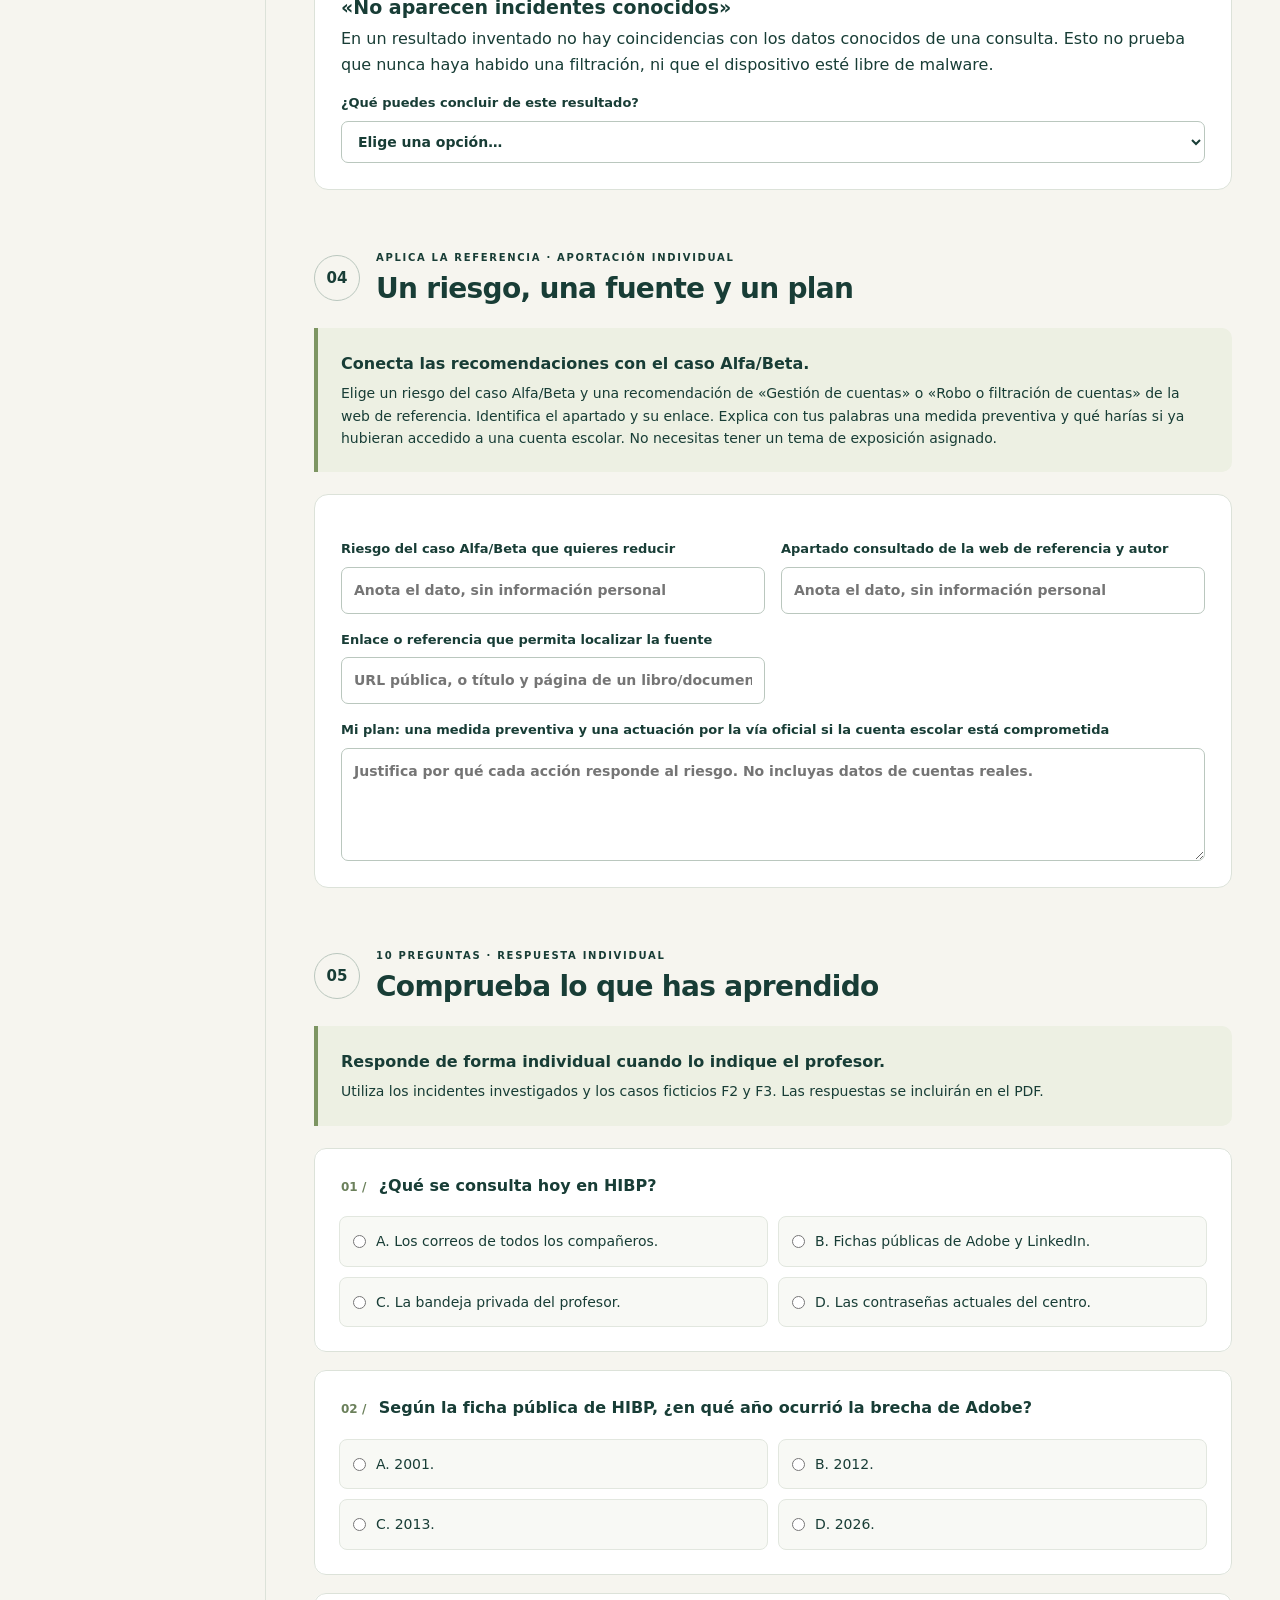
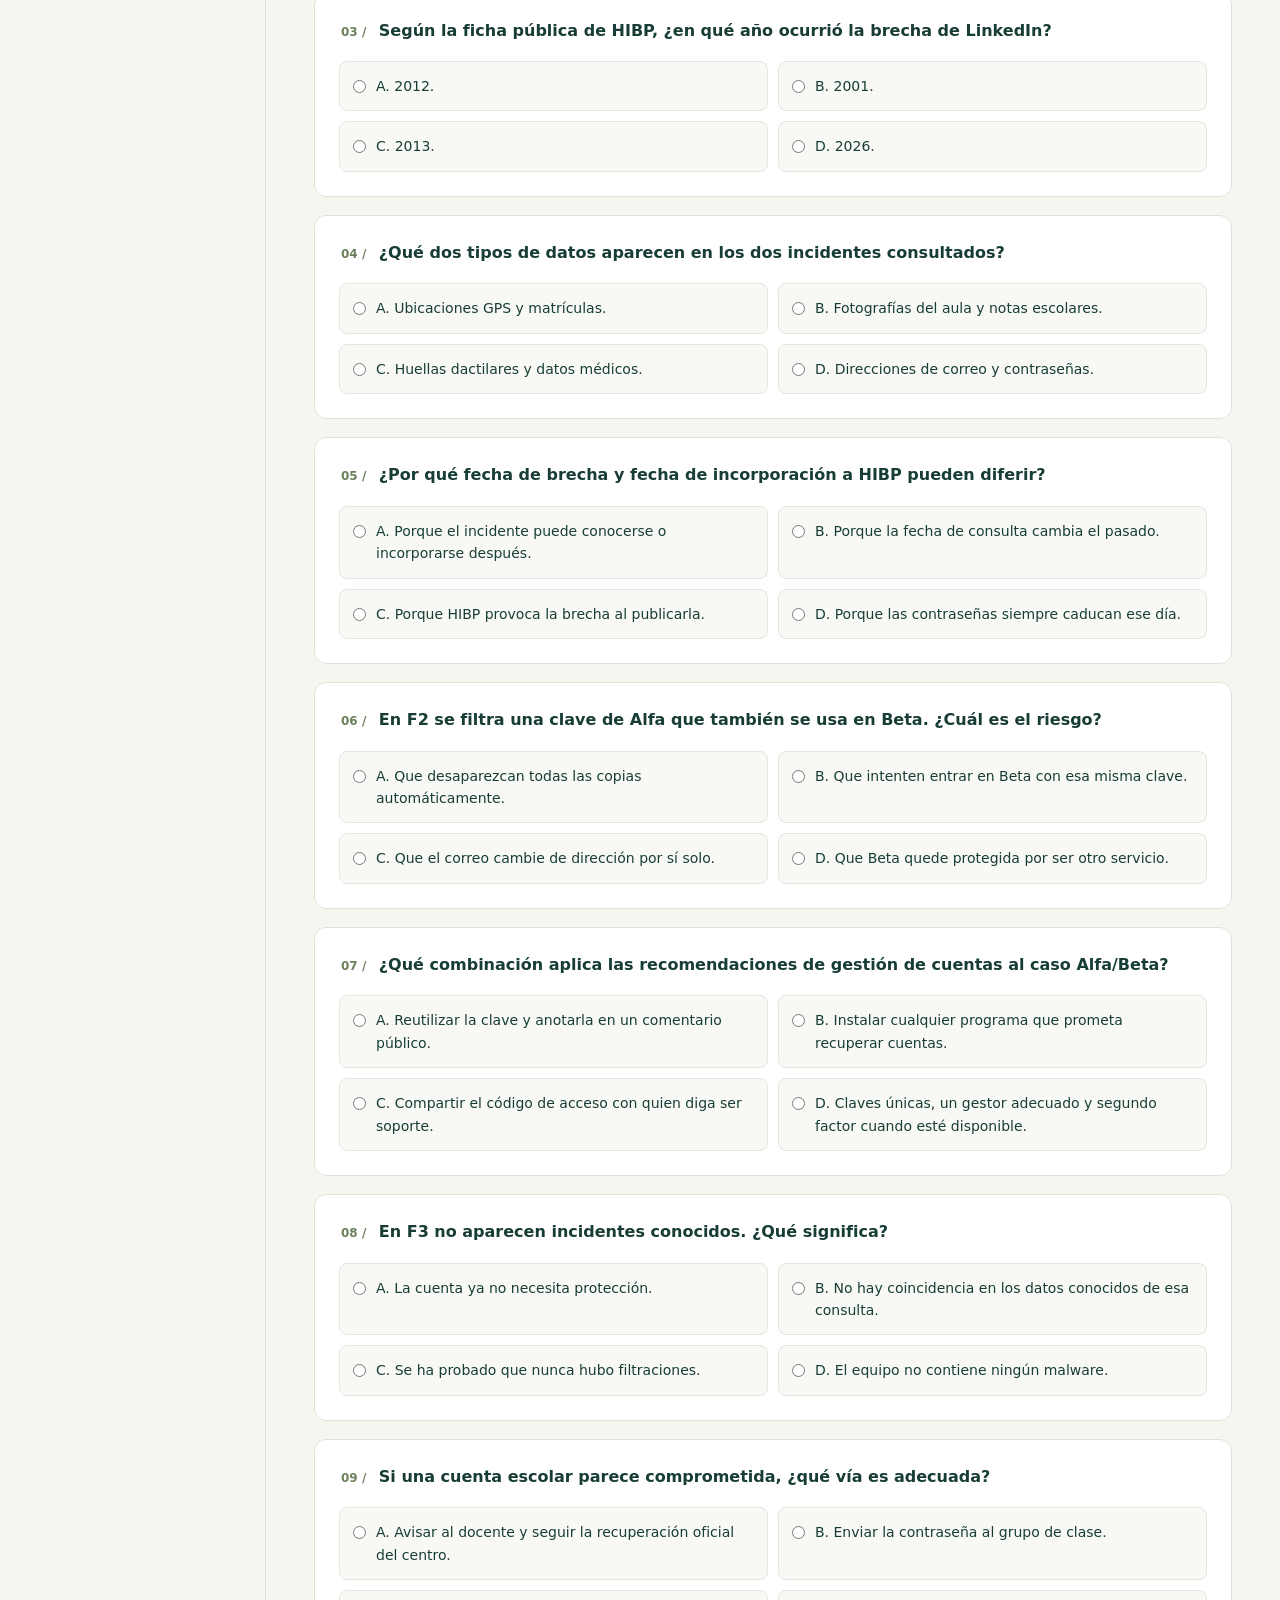
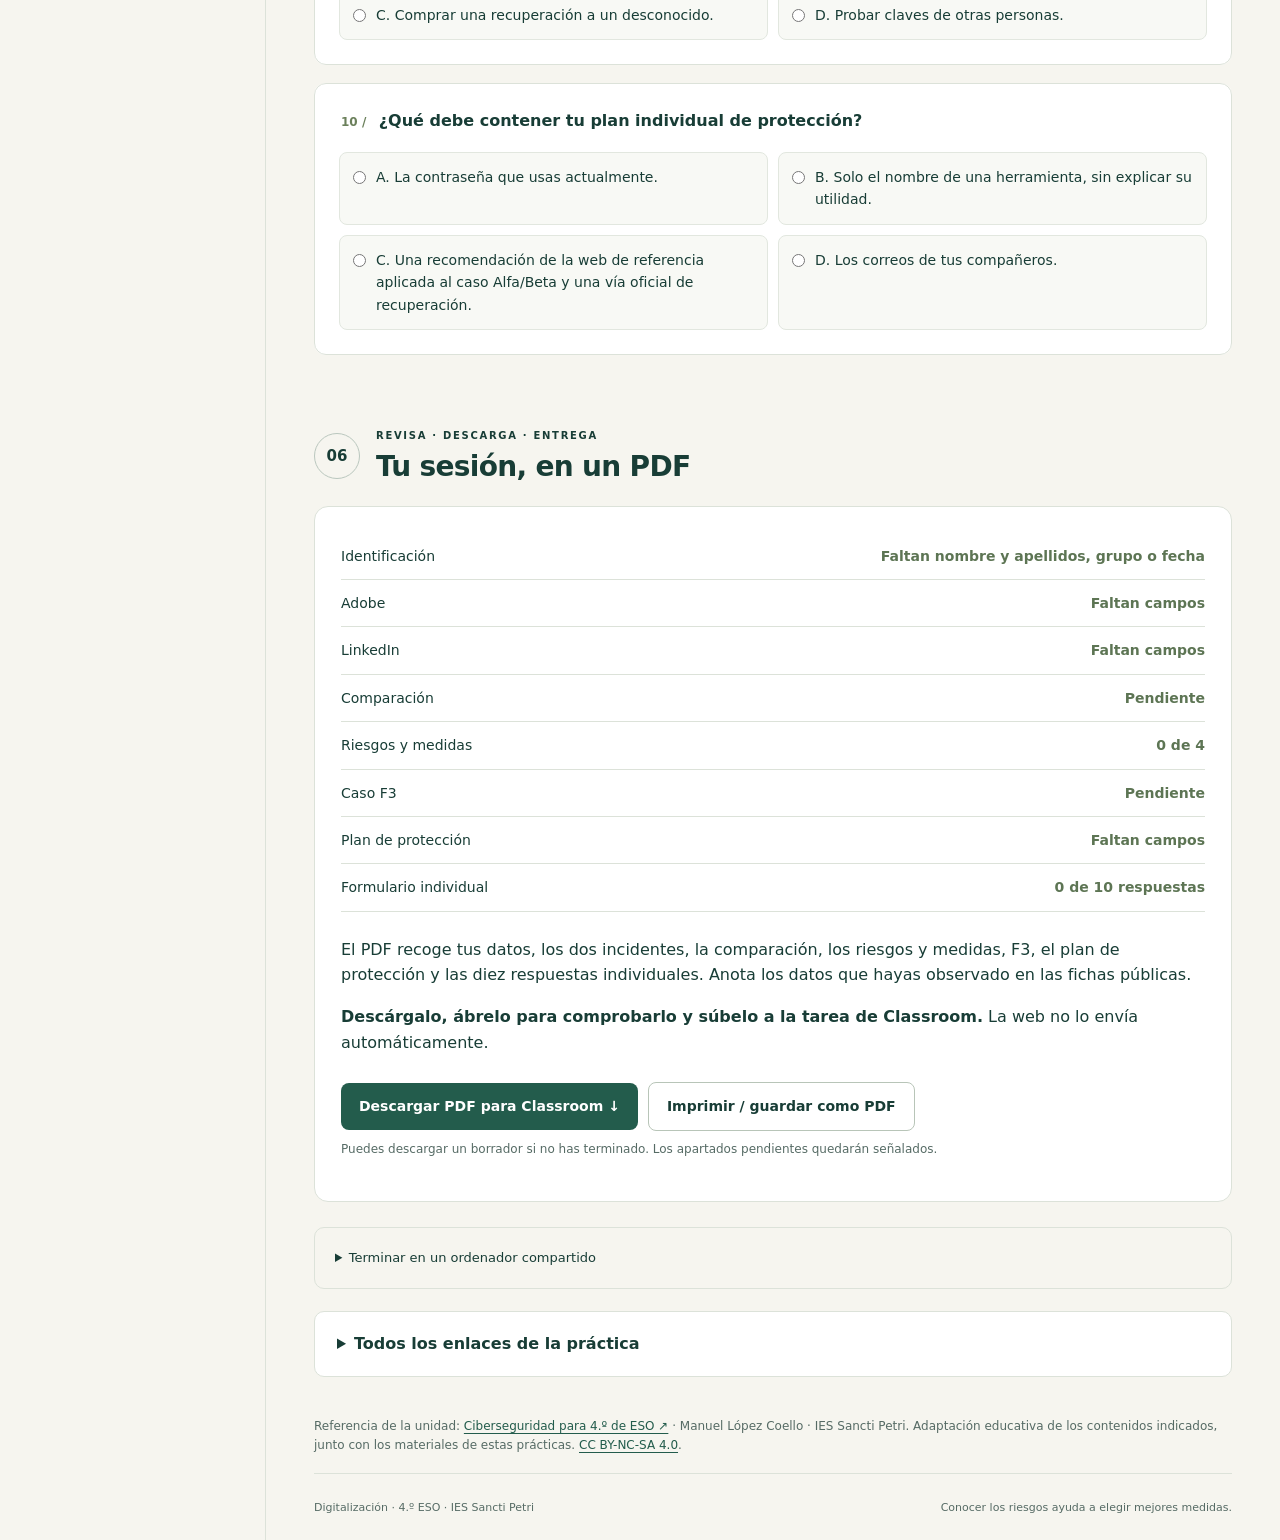
==== commit 104a3afb: "Add files via upload" ====
--- a/tema2/filtraciones/index.html
+++ b/tema2/filtraciones/index.html
@@ -4,16 +4,16 @@
 <header class="top"><a class="brand" href="#main"><span class="mark" aria-hidden="true">C/</span><span>Digitalización<small>IES Sancti Petri · 4.º ESO</small></span></a><span class="save-state" id="saveState" role="status">Listo para empezar</span></header>
 <div class="layout"><aside class="sidebar"><p class="eyebrow">UNIDAD 02 / CIBERSEGURIDAD</p><nav aria-label="Apartados"><a href="#teoria" class="active" aria-current="page"><span>01</span> Antes de empezar</a><a href="#incidentes"><span>02</span> Dos incidentes</a><a href="#proteccion"><span>03</span> Riesgos y medidas</a><a href="#trabajo"><span>04</span> Plan de protección</a><a href="#formulario"><span>05</span> Formulario individual</a><a href="#entrega"><span>06</span> Tu entrega</a></nav><div class="side-progress"><label for="progress">Progreso de la sesión <b id="progressText">0 / 19</b></label><progress id="progress" max="19" value="0"></progress><p>2 incidentes, 1 comparación, 4 riesgos, F3, plan de protección y 10 preguntas.</p></div><div class="side-note"><b>Tu trabajo, a salvo.</b><p>Se guarda en este navegador. Descarga una copia para continuar en otro ordenador.</p><button class="secondary small" id="backup">Guardar copia</button><button class="secondary small" id="loadBackup">Cargar copia</button><input type="file" id="restore" accept=".json,application/json" hidden></div></aside>
 <main id="main"><div class="hero"><div><p class="eyebrow">SESIÓN 05 · FILTRACIONES</p><h1>Una filtración cuenta.<br><em>Aprende a protegerte.</em></h1><p>Investiga dos incidentes públicos, interpreta sus riesgos y diseña un plan de protección.</p></div><div class="hero-graphic" aria-hidden="true"><div class="ring"><svg viewBox="0 0 80 90"><circle cx="34" cy="37" r="23" fill="none" stroke="currentColor" stroke-width="3"/><path d="m51 54 19 22M24 33h20M24 41h14" fill="none" stroke="currentColor" stroke-width="4"/></svg></div><span>CONSULTA · COMPARA · PROTEGE</span></div></div>
-<section class="identity card" aria-labelledby="identityTitle"><div><p class="eyebrow">TU CUADERNO DIGITAL</p><h2 id="identityTitle">Identifícate con tu código</h2><p>Práctica individual o en pareja. Cada persona responde el formulario y genera su propio PDF.</p></div><div class="identity-fields"><label>Código de alumno<input id="student" data-field="student" autocomplete="off" maxlength="160" placeholder="Ej.: A012 · no escribas tu nombre"></label><label>Curso y grupo<input id="classroom" data-field="classroom" maxlength="60" placeholder="Ej.: 4.º ESO A"></label><label>Código de la pareja <span class="optional">(opcional)</span><input data-field="partner" maxlength="160" placeholder="Ej.: A018"></label><label>Fecha de la práctica<input type="date" data-field="sessiondate"></label></div></section>
+<section class="identity card" aria-labelledby="identityTitle"><div><p class="eyebrow">TU CUADERNO DIGITAL</p><h2 id="identityTitle">Nombre y apellidos</h2><p>Práctica individual o en pareja. Cada persona responde el formulario y genera su propio PDF.</p></div><div class="identity-fields"><label>Nombre y apellidos<input id="student" data-field="student" autocomplete="off" maxlength="160" placeholder="Escribe tu nombre y tus apellidos"></label><label>Curso y grupo<input id="classroom" data-field="classroom" maxlength="60" placeholder="Ej.: 4.º ESO A"></label><label>Nombre y apellidos de la pareja <span class="optional">(opcional)</span><input data-field="partner" maxlength="160" placeholder="Nombre y apellidos de tu pareja"></label><label>Fecha de la práctica<input type="date" data-field="sessiondate"></label></div></section>
 <section id="teoria" class="panel"><div class="section-head"><span class="section-number">01</span><div><p class="eyebrow">TEORÍA ESENCIAL</p><h2>Qué cuenta una filtración</h2></div></div><div class="concepts"><article class="card"><h3>Una brecha de datos</h3><p>Es una exposición no autorizada de datos. Puede afectar a direcciones de correo, contraseñas u otros tipos de información.</p><p class="prompt">Estudiaremos los tipos de datos, nunca datos de víctimas.</p></article><article class="card"><h3>Un catálogo conocido</h3><p>Have I Been Pwned (HIBP) reúne incidentes conocidos. Su catálogo no contiene necesariamente todos los incidentes posibles.</p><p class="prompt">No aparecer en una consulta no garantiza seguridad.</p></article><article class="card"><h3>Dos fechas distintas</h3><p>La fecha de la brecha indica cuándo ocurrió. La fecha de incorporación a HIBP indica cuándo se añadió al catálogo.</p><p class="prompt">Un incidente puede conocerse o incorporarse más tarde.</p></article></div><div class="notice"><b>Solo fichas públicas; ninguna cuenta personal.</b><p>No introduzcas correos ni contraseñas en HIBP ni en esta web. No registres víctimas o direcciones reales. No crees cuentas, no cambies la cuenta escolar ni la configuración del centro.</p></div><div class="card table-wrap"><h3>Palabras que encontrarás</h3><table><thead><tr><th>Campo en inglés</th><th>Qué significa</th></tr></thead><tbody><tr><td>Breach date / Breach Occurred</td><td>Fecha en que ocurrió la brecha.</td></tr><tr><td>Added to HIBP</td><td>Fecha de incorporación al catálogo.</td></tr><tr><td>Compromised Data</td><td>Tipos de datos comprometidos; anota las categorías, no ejemplos de datos personales.</td></tr></tbody></table></div><aside class="card reference-card" aria-label="Web de referencia de la asignatura"><p class="eyebrow">LECTURA DE REFERENCIA · MANUEL LÓPEZ COELLO</p><h3>Conecta esta práctica con la unidad</h3><p>Lee «Gestión de cuentas», «Robo o filtración de cuentas» y las herramientas de gestión de contraseñas y segundo factor. Aplicaremos esas ideas a incidentes públicos y al caso ficticio Alfa/Beta.</p><p class="reference-links"><a href="https://macoelsanctipetri.github.io/ciberseguridad/#protegernos" target="_blank" rel="noopener noreferrer">Gestión de cuentas y herramientas ↗</a> · <a href="https://macoelsanctipetri.github.io/ciberseguridad/#ataques" target="_blank" rel="noopener noreferrer">Robo o filtración de cuentas ↗</a> · <a href="https://macoelsanctipetri.github.io/ciberseguridad/#lista-ataques" target="_blank" rel="noopener noreferrer">Ataques a contraseñas ↗</a></p></aside><article class="card reference-lesson"><h3>Reduce el efecto de una filtración</h3><p>Una filtración puede exponer información y afectar a la <strong>confidencialidad</strong>. Si una clave se reutiliza, su exposición en un servicio pone en riesgo otras cuentas. Un gestor ayuda a mantener claves diferentes; el segundo factor añade una comprobación al acceso.</p><p>La protección combina prevención y respuesta: claves únicas y segundo factor antes del incidente; revisión de accesos y recuperación por la vía oficial cuando hay indicios. Un mensaje que ofrece recuperar una cuenta también puede ser un engaño. No compartas contraseñas ni códigos y accede a la ayuda desde el servicio oficial.</p></article></section>
-<section id="incidentes" class="panel"><div class="section-head"><span class="section-number">02</span><div><p class="eyebrow">PRÁCTICA · DOS INCIDENTES PÚBLICOS</p><h2>Investiga Adobe y LinkedIn</h2></div></div><div class="card"><ol class="steps"><li>Abre el <a href="https://haveibeenpwned.com/PwnedWebsites" target="_blank" rel="noopener noreferrer">catálogo público de brechas ↗</a>. Busca Adobe con <kbd>Ctrl</kbd> + <kbd>F</kbd> o utiliza su ficha directa.</li><li>Localiza la fecha de la brecha y los tipos de datos comprometidos. Anota el año y dos tipos distintos. No uses buscadores de cuentas o contraseñas.</li><li>Repite con LinkedIn. Compara qué cambia y qué se repite.</li><li>Si una ficha no abre, usa F1 y selecciona esa fuente en el registro.</li></ol></div>
+<section id="incidentes" class="panel"><div class="section-head"><span class="section-number">02</span><div><p class="eyebrow">PRÁCTICA · DOS INCIDENTES PÚBLICOS</p><h2>Investiga Adobe y LinkedIn</h2></div></div><div class="card"><ol class="steps"><li>Abre el <a href="https://haveibeenpwned.com/PwnedWebsites" target="_blank" rel="noopener noreferrer">catálogo público de brechas ↗</a>. Busca Adobe con <kbd>Ctrl</kbd> + <kbd>F</kbd> o utiliza su ficha directa.</li><li>Localiza la fecha de la brecha y los tipos de datos comprometidos. Anota el año y dos tipos distintos. No uses buscadores de cuentas o contraseñas.</li><li>Repite con LinkedIn. Compara qué cambia y qué se repite.</li></ol></div>
 <article class="card record"><h3>1. Adobe</h3><p><a href="https://haveibeenpwned.com/Breach/Adobe" target="_blank" rel="noopener noreferrer">Abrir la ficha pública de Adobe ↗</a></p><div id="adobeform" class="form-grid"></div></article><article class="card record"><h3>2. LinkedIn</h3><p><a href="https://haveibeenpwned.com/Breach/LinkedIn" target="_blank" rel="noopener noreferrer">Abrir la ficha pública de LinkedIn ↗</a></p><div id="linkedinform" class="form-grid"></div></article>
-<details class="topic" id="f1"><summary>F1 · Datos públicos de apoyo</summary><div class="topic-content"><p class="eyebrow">RESUMEN DE LAS FICHAS DE HIBP · CONSULTADAS EL 10/11/2026</p><div class="table-wrap"><table><thead><tr><th>Incidente</th><th>Fecha de la brecha</th><th>Incorporación a HIBP</th><th>Tipos de datos que recoge la ficha</th></tr></thead><tbody><tr><th>Adobe</th><td>Octubre de 2013</td><td>4 de diciembre de 2013</td><td>Direcciones de correo, contraseñas, pistas de contraseñas y nombres de usuario.</td></tr><tr><th>LinkedIn</th><td>Mayo de 2012</td><td>21 de mayo de 2016</td><td>Direcciones de correo y contraseñas.</td></tr></tbody></table></div><p>Se trata de categorías de información, no de datos de personas. Las fichas describen problemas con la protección de las contraseñas: que estuvieran cifradas o transformadas no evitó que muchas pudieran recuperarse.</p><p class="hint">F1 es un resumen verificado para trabajar sin acceso a las fichas, no una consulta de cuentas. Fuentes: las dos fichas públicas enlazadas arriba.</p></div></details>
+
 <article class="card record"><h3>3. Compara los incidentes</h3><div id="compareform" class="form-grid"></div></article></section>
 <section id="proteccion" class="panel"><div class="section-head"><span class="section-number">03</span><div><p class="eyebrow">F2 Y F3 · INTERPRETA Y DECIDE</p><h2>Relaciona cada riesgo con una medida</h2></div></div><div class="concepts protection"><article class="card"><h3>Claves únicas</h3><p>Una contraseña diferente en cada servicio reduce el riesgo de que una filtración afecte a otras cuentas.</p></article><article class="card"><h3>Segundo factor</h3><p>Añade una comprobación adicional cuando esté disponible. No compartas sus códigos.</p></article><article class="card"><h3>Accesos y recuperación</h3><p>Revisa los accesos mediante las opciones oficiales. Si una cuenta escolar parece comprometida, avisa al docente y sigue el procedimiento del centro.</p></article></div>
 <div class="notice"><b>F2 · Caso didáctico ficticio: una clave repetida</b><p>Una persona utiliza la misma contraseña en los servicios inventados Alfa y Beta. Se filtra la de Alfa. Aunque Beta sea otro servicio, podrían intentar acceder a él con esa misma clave.</p><p>Relaciona los siguientes riesgos con la medida que responde de forma más directa a cada uno. Solo propones acciones: no cambies ninguna cuenta durante la práctica.</p></div><div id="risks"></div>
 <article class="card record"><p class="eyebrow">F3 · CASO DIDÁCTICO FICTICIO · SIN CONSULTA PERSONAL</p><h3>«No aparecen incidentes conocidos»</h3><p>En un resultado inventado no hay coincidencias con los datos conocidos de una consulta. Esto no prueba que nunca haya habido una filtración, ni que el dispositivo esté libre de malware.</p><label>¿Qué puedes concluir de este resultado?<select data-field="f3"><option value="">Elige una opción…</option><option value="0">La seguridad de la cuenta está garantizada</option><option value="1">Ya no hace falta proteger la cuenta</option><option value="2">No hay coincidencias en los datos conocidos de esa consulta</option><option value="3">El equipo no contiene ningún malware</option></select></label></article></section>
 <section id="trabajo" class="panel"><div class="section-head"><span class="section-number">04</span><div><p class="eyebrow">APLICA LA REFERENCIA · APORTACIÓN INDIVIDUAL</p><h2>Un riesgo, una fuente y un plan</h2></div></div><div class="notice"><b>Conecta las recomendaciones con el caso Alfa/Beta.</b><p>Elige un riesgo del caso Alfa/Beta y una recomendación de «Gestión de cuentas» o «Robo o filtración de cuentas» de la web de referencia. Identifica el apartado y su enlace. Explica con tus palabras una medida preventiva y qué harías si ya hubieran accedido a una cuenta escolar. No necesitas tener un tema de exposición asignado.</p></div><article class="card"><div id="workform" class="form-grid"></div></article></section>
-<section id="formulario" class="panel"><div class="section-head"><span class="section-number">05</span><div><p class="eyebrow">10 PREGUNTAS · RESPUESTA INDIVIDUAL</p><h2>Comprueba lo que has aprendido</h2></div></div><div class="notice"><b>Responde de forma individual cuando lo indique el profesor.</b><p>Las preguntas que mencionan F1, F2 o F3 se responden con esas tarjetas. Las respuestas se incluirán en el PDF.</p></div><div id="quiz"></div></section>
-<section id="entrega" class="panel"><div class="section-head"><span class="section-number">06</span><div><p class="eyebrow">REVISA · DESCARGA · ENTREGA</p><h2>Tu sesión, en un PDF</h2></div></div><div class="delivery card"><div id="checklist"></div><p>El PDF recoge tus datos, los dos incidentes, la comparación, los riesgos y medidas, F3, la plan de protección y las diez respuestas individuales. Indica qué datos has observado y cuándo has usado tarjetas de apoyo.</p><p><strong>Descárgalo, ábrelo para comprobarlo y súbelo a la tarea de Classroom.</strong> La web no lo envía automáticamente.</p><button class="primary" id="pdf">Descargar PDF para Classroom ↓</button><button class="secondary" id="print">Imprimir / guardar como PDF</button><p class="hint">Puedes descargar un borrador si no has terminado. Los apartados pendientes quedarán señalados.</p><p id="exportStatus" role="status"></p></div><details class="reset-box"><summary>Terminar en un ordenador compartido</summary><p>Comprueba que has descargado y entregado el PDF. Guarda una copia si vas a continuar otro día. Después, borra tus respuestas de este navegador.</p><button class="danger" id="reset">Borrar mis datos y empezar de nuevo</button></details>
+<section id="formulario" class="panel"><div class="section-head"><span class="section-number">05</span><div><p class="eyebrow">10 PREGUNTAS · RESPUESTA INDIVIDUAL</p><h2>Comprueba lo que has aprendido</h2></div></div><div class="notice"><b>Responde de forma individual cuando lo indique el profesor.</b><p>Utiliza los incidentes investigados y los casos ficticios F2 y F3. Las respuestas se incluirán en el PDF.</p></div><div id="quiz"></div></section>
+<section id="entrega" class="panel"><div class="section-head"><span class="section-number">06</span><div><p class="eyebrow">REVISA · DESCARGA · ENTREGA</p><h2>Tu sesión, en un PDF</h2></div></div><div class="delivery card"><div id="checklist"></div><p>El PDF recoge tus datos, los dos incidentes, la comparación, los riesgos y medidas, F3, el plan de protección y las diez respuestas individuales. Anota los datos que hayas observado en las fichas públicas.</p><p><strong>Descárgalo, ábrelo para comprobarlo y súbelo a la tarea de Classroom.</strong> La web no lo envía automáticamente.</p><button class="primary" id="pdf">Descargar PDF para Classroom ↓</button><button class="secondary" id="print">Imprimir / guardar como PDF</button><p class="hint">Puedes descargar un borrador si no has terminado. Los apartados pendientes quedarán señalados.</p><p id="exportStatus" role="status"></p></div><details class="reset-box"><summary>Terminar en un ordenador compartido</summary><p>Comprueba que has descargado y entregado el PDF. Guarda una copia si vas a continuar otro día. Después, borra tus respuestas de este navegador.</p><button class="danger" id="reset">Borrar mis datos y empezar de nuevo</button></details>
 <details class="topic resources"><summary>Todos los enlaces de la práctica</summary><div class="topic-content" id="resources"></div></details></section><div class="source-credit"><p>Referencia de la unidad: <a href="https://macoelsanctipetri.github.io/ciberseguridad/#inicio" target="_blank" rel="noopener noreferrer">Ciberseguridad para 4.º de ESO ↗</a> · Manuel López Coello · IES Sancti Petri. Adaptación educativa de los contenidos indicados, junto con los materiales de estas prácticas. <a href="https://creativecommons.org/licenses/by-nc-sa/4.0/" target="_blank" rel="noopener noreferrer">CC BY-NC-SA 4.0</a>.</p></div><footer>Digitalización · 4.º ESO · IES Sancti Petri <span>Conocer los riesgos ayuda a elegir mejores medidas.</span></footer></main></div><div id="toast" role="status"></div><div id="printReport"></div><noscript>Activa JavaScript para responder y generar el PDF.</noscript></body></html>
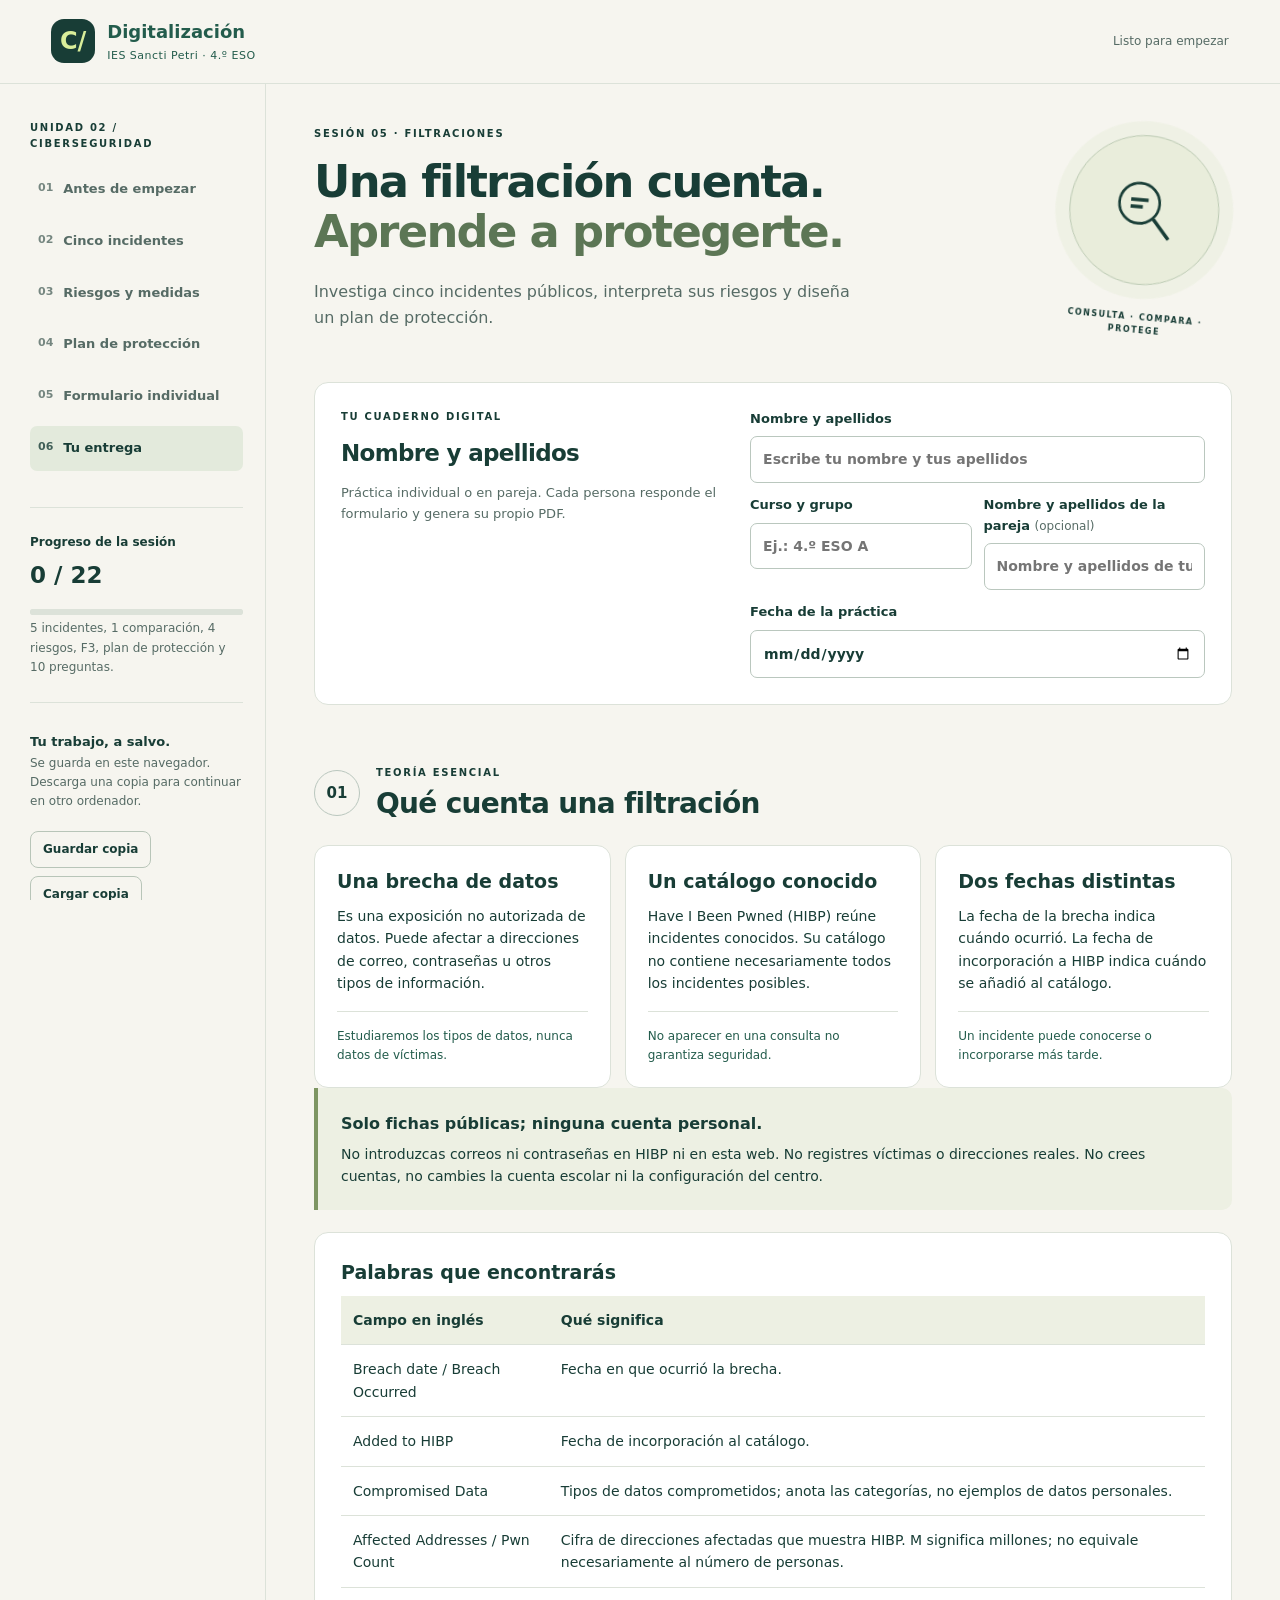
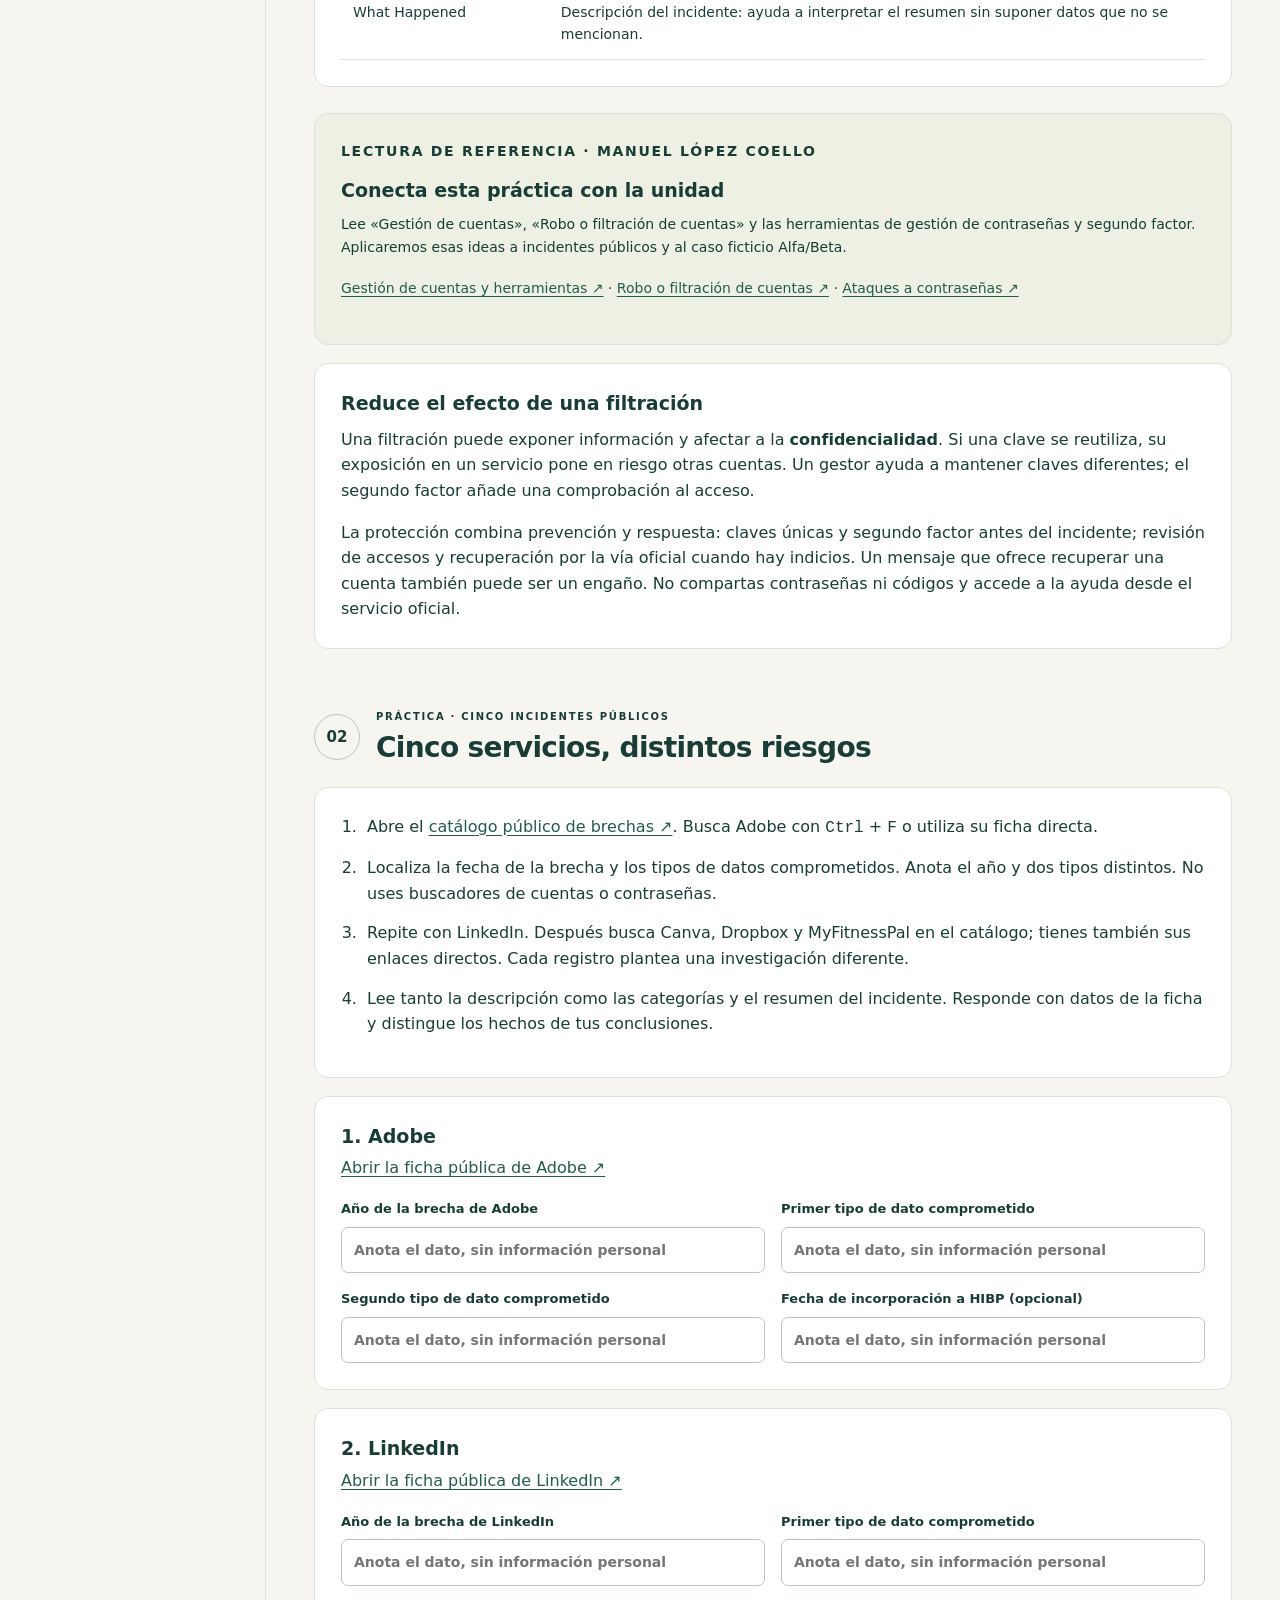
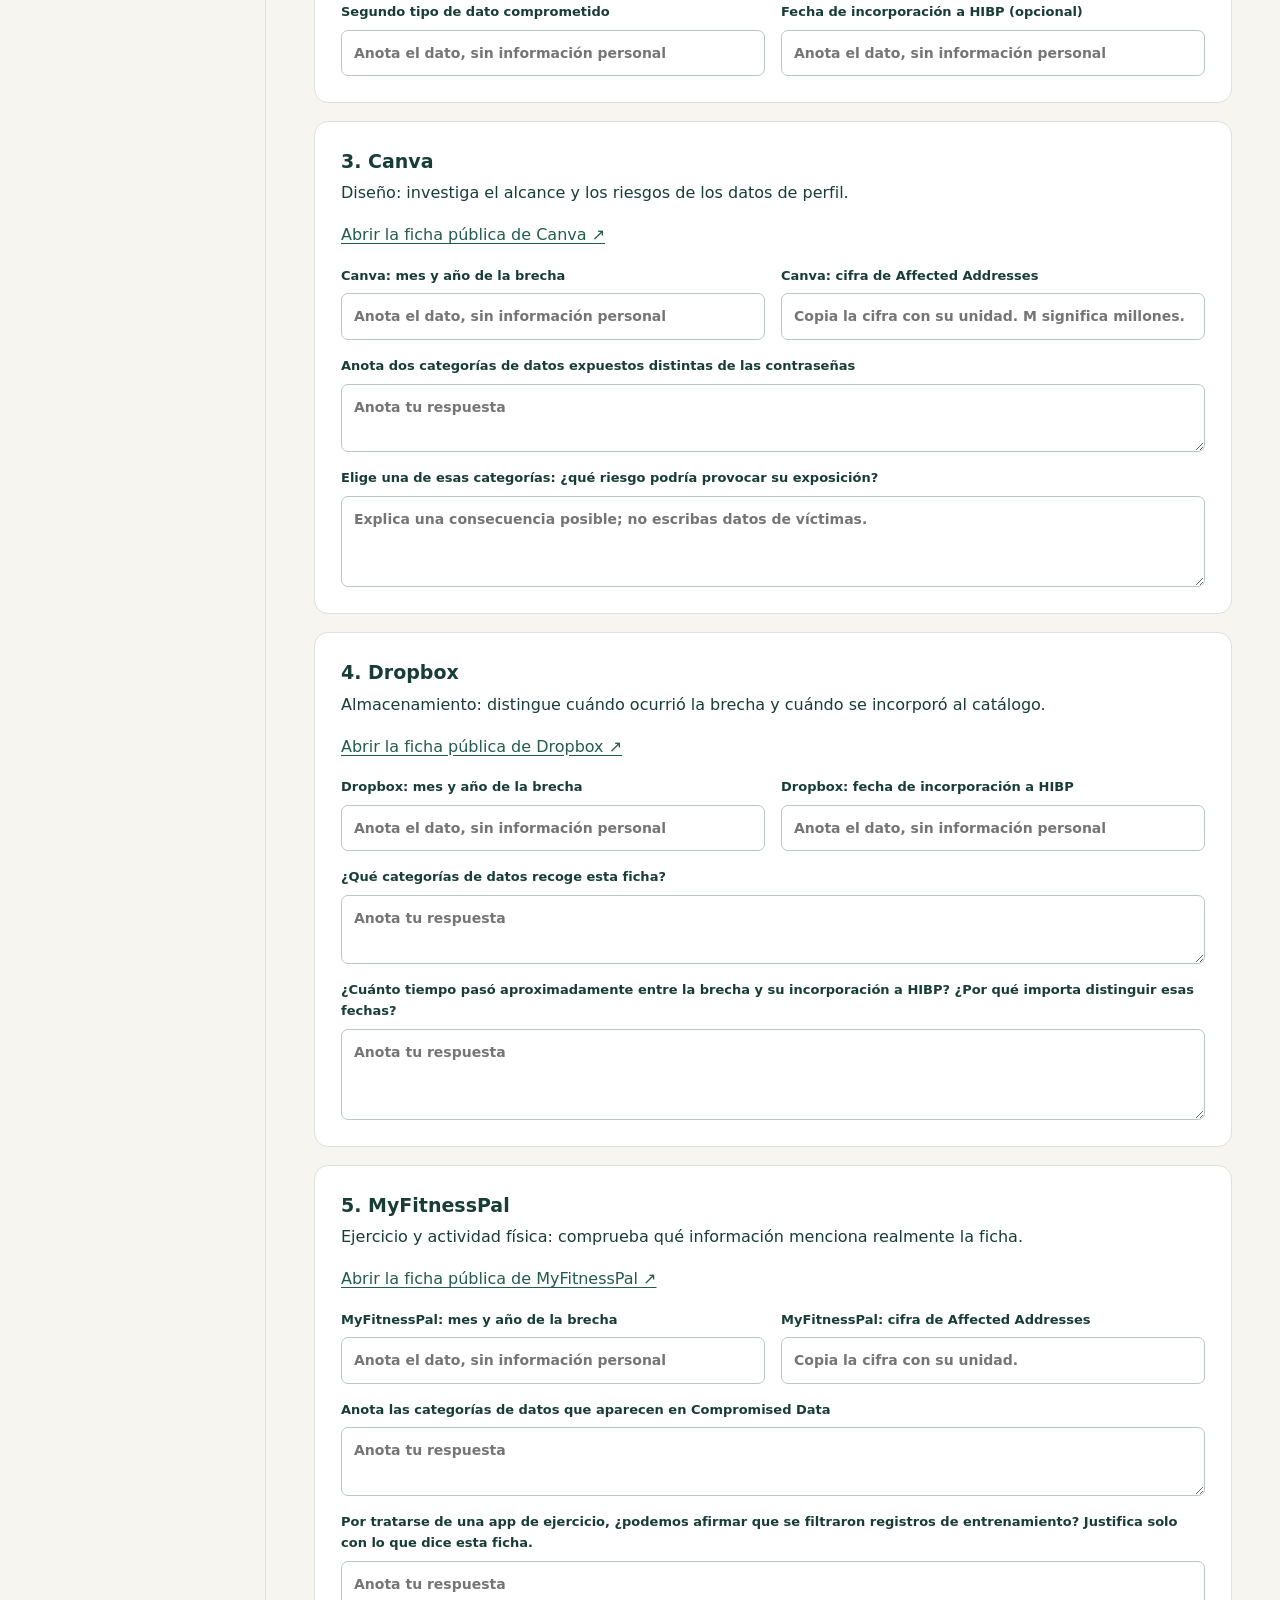
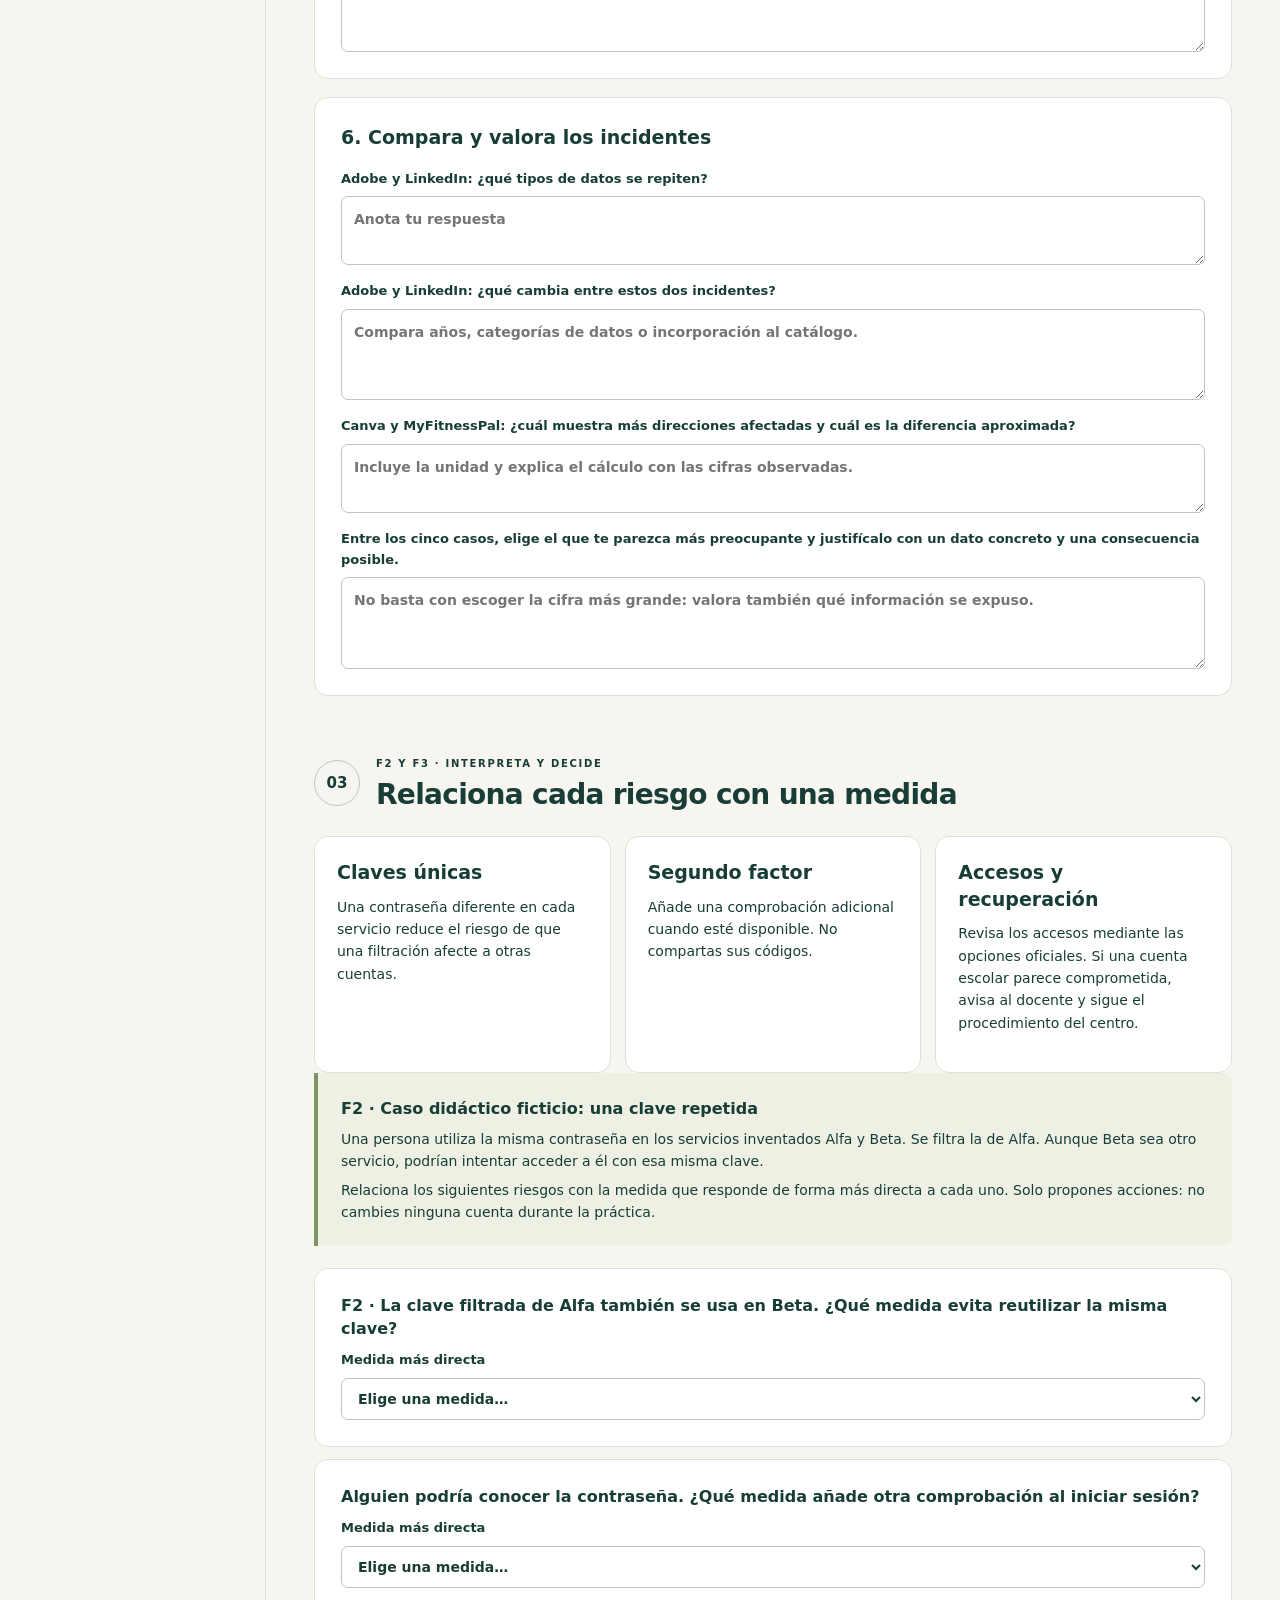
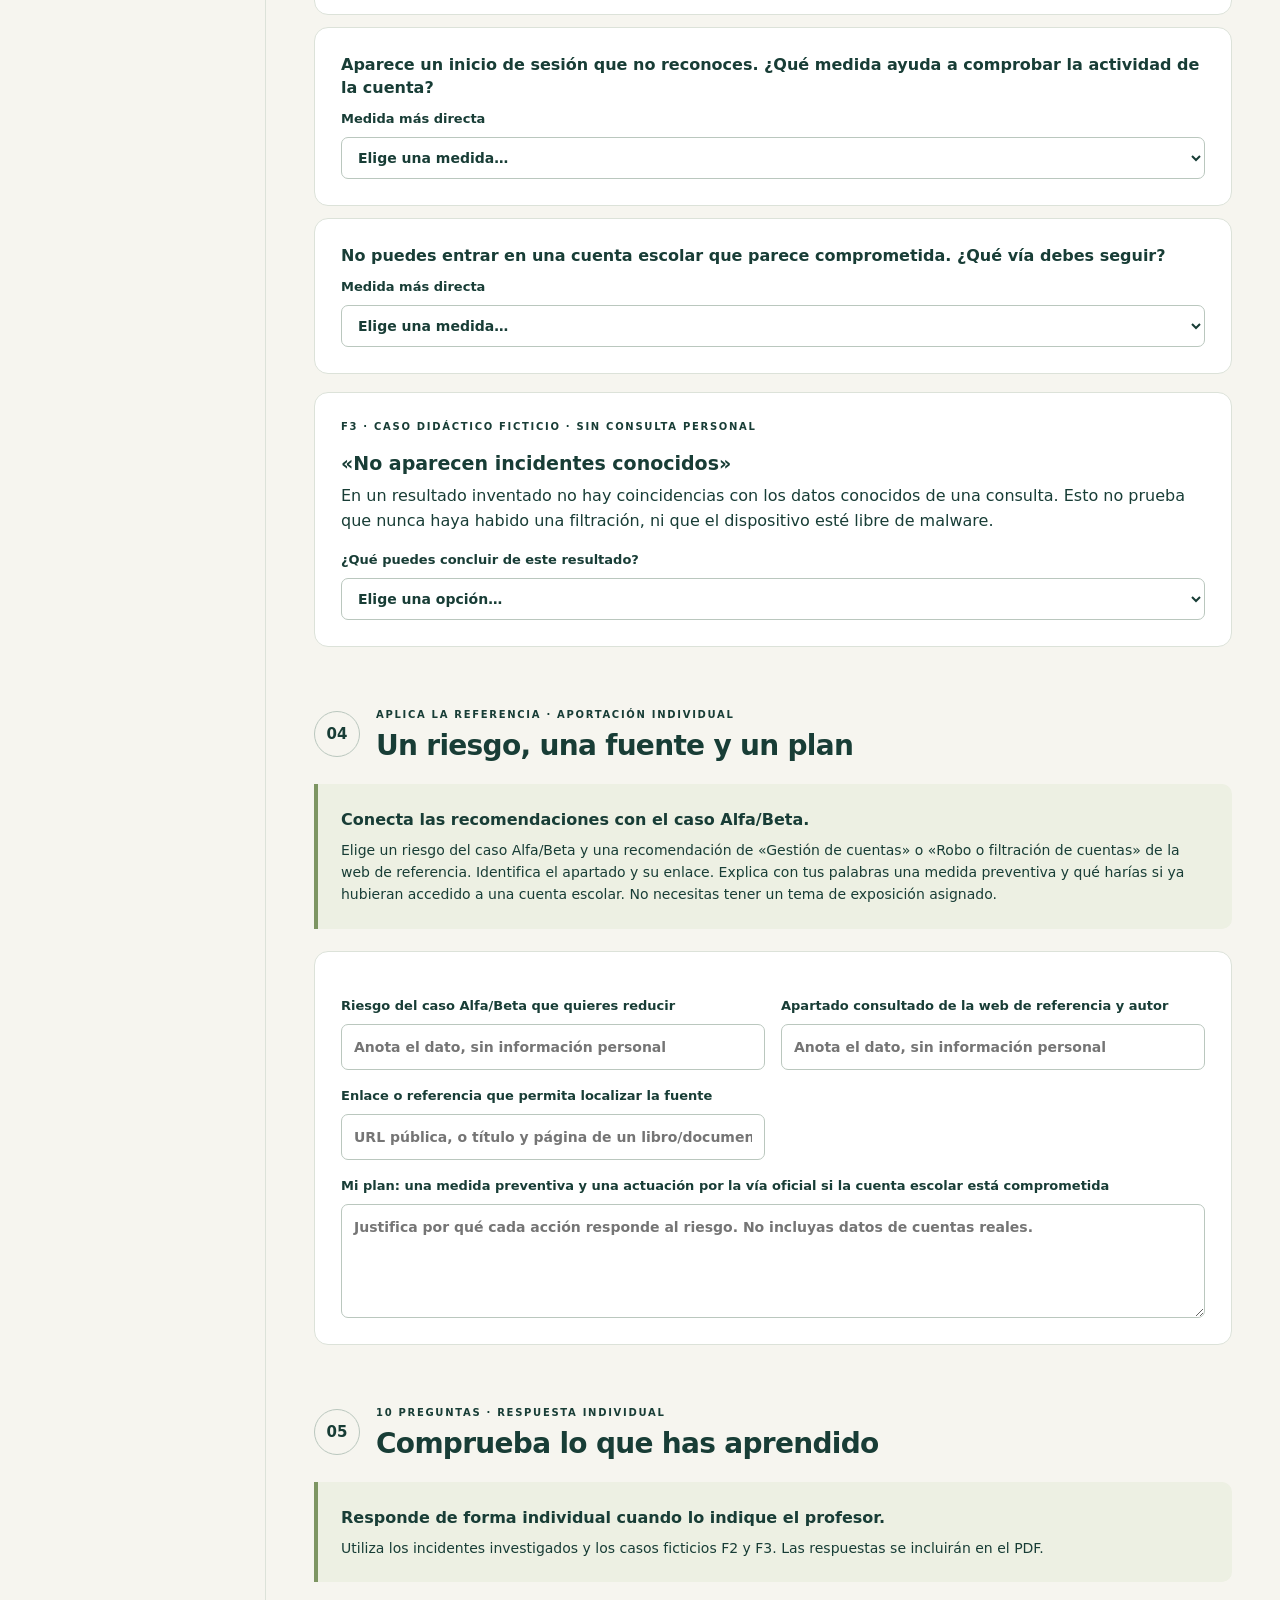
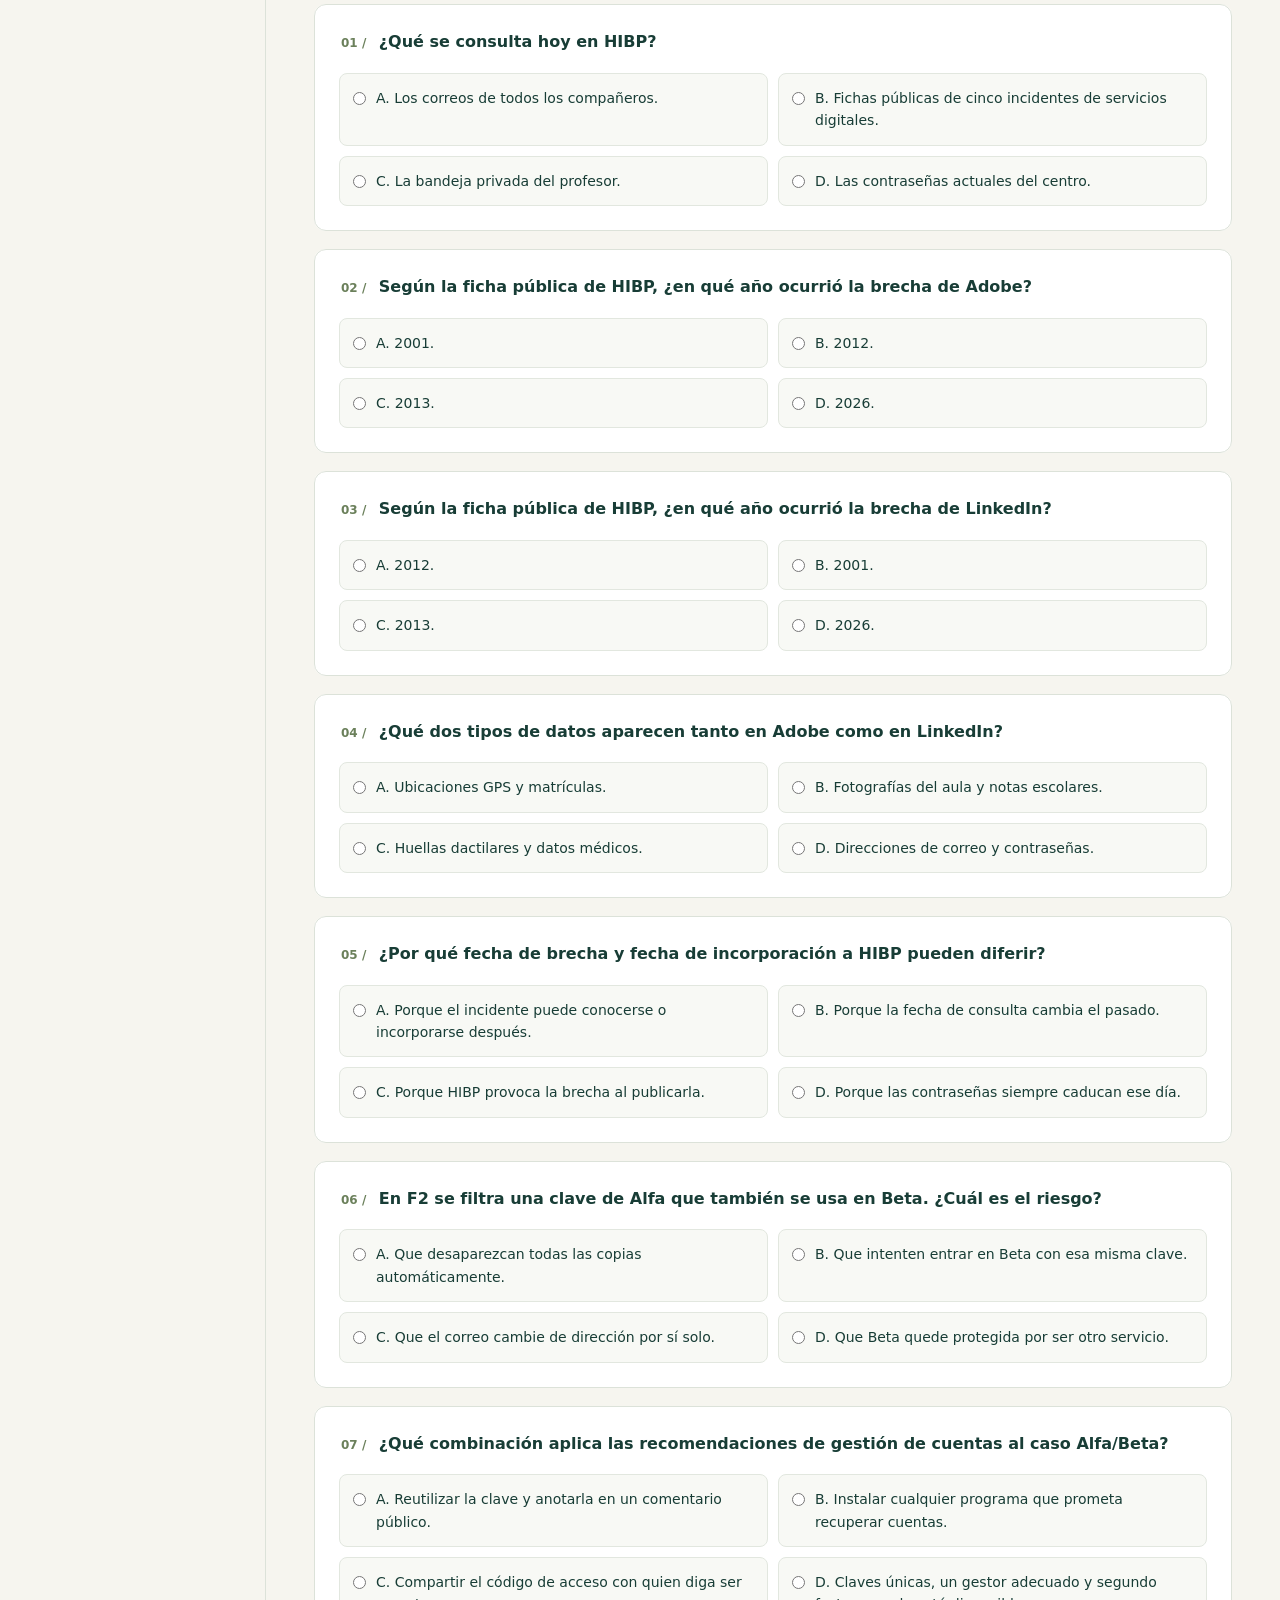
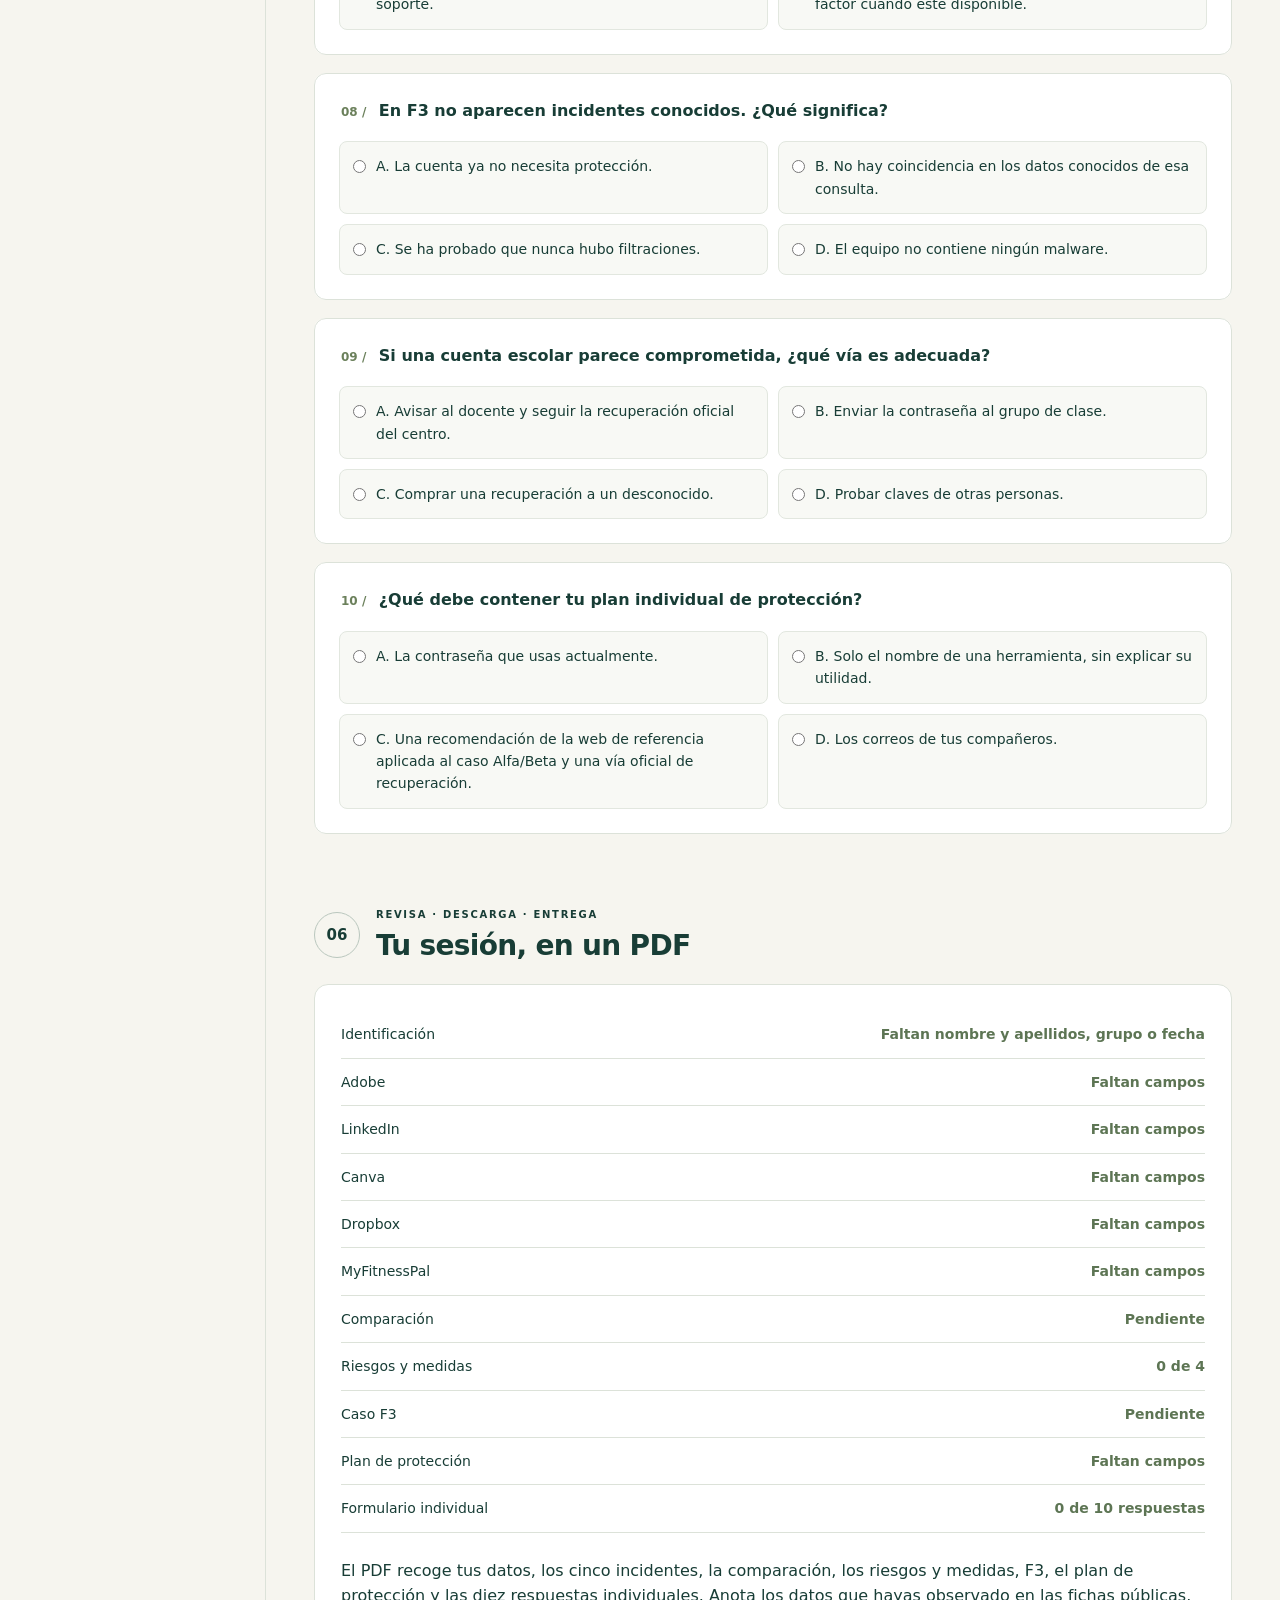
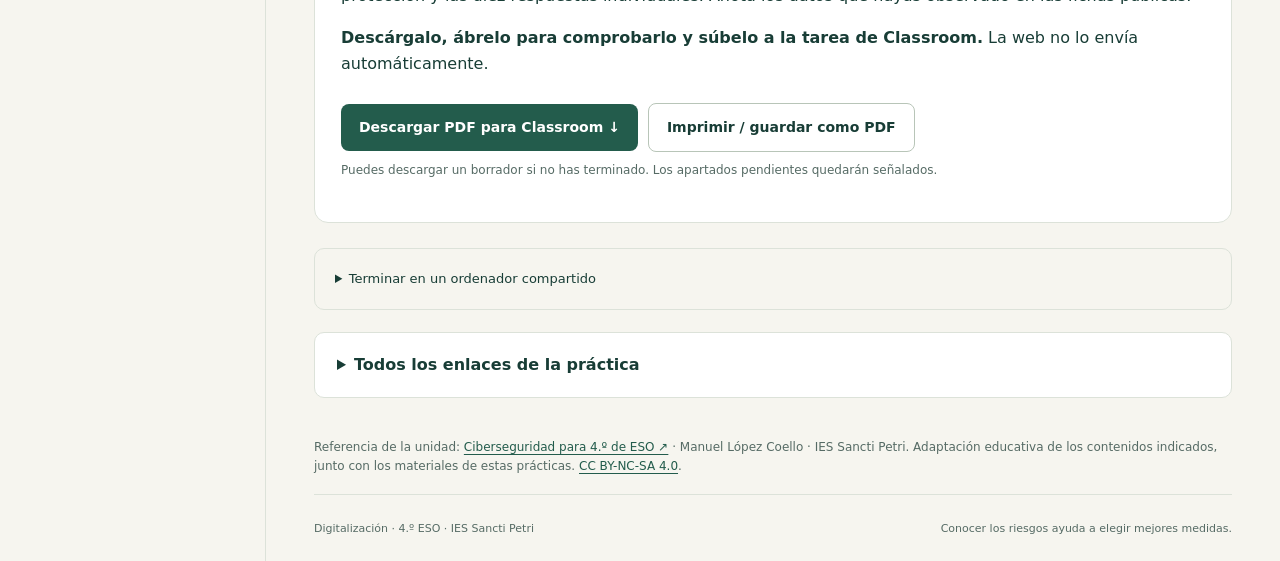
==== commit ef1d46b3: "Add files via upload" ====
--- a/tema2/filtraciones/index.html
+++ b/tema2/filtraciones/index.html
@@ -2,18 +2,18 @@
 <html lang="es"><head><meta charset="utf-8"><meta name="viewport" content="width=device-width,initial-scale=1"><meta name="theme-color" content="#143f38"><title>Filtraciones · Digitalización</title><link rel="stylesheet" href="style.css"><script src="vendor/jspdf.umd.min.js" defer></script><script src="data.js" defer></script><script src="app.js" defer></script></head><body>
 <a class="skip" href="#main">Saltar al contenido</a>
 <header class="top"><a class="brand" href="#main"><span class="mark" aria-hidden="true">C/</span><span>Digitalización<small>IES Sancti Petri · 4.º ESO</small></span></a><span class="save-state" id="saveState" role="status">Listo para empezar</span></header>
-<div class="layout"><aside class="sidebar"><p class="eyebrow">UNIDAD 02 / CIBERSEGURIDAD</p><nav aria-label="Apartados"><a href="#teoria" class="active" aria-current="page"><span>01</span> Antes de empezar</a><a href="#incidentes"><span>02</span> Dos incidentes</a><a href="#proteccion"><span>03</span> Riesgos y medidas</a><a href="#trabajo"><span>04</span> Plan de protección</a><a href="#formulario"><span>05</span> Formulario individual</a><a href="#entrega"><span>06</span> Tu entrega</a></nav><div class="side-progress"><label for="progress">Progreso de la sesión <b id="progressText">0 / 19</b></label><progress id="progress" max="19" value="0"></progress><p>2 incidentes, 1 comparación, 4 riesgos, F3, plan de protección y 10 preguntas.</p></div><div class="side-note"><b>Tu trabajo, a salvo.</b><p>Se guarda en este navegador. Descarga una copia para continuar en otro ordenador.</p><button class="secondary small" id="backup">Guardar copia</button><button class="secondary small" id="loadBackup">Cargar copia</button><input type="file" id="restore" accept=".json,application/json" hidden></div></aside>
-<main id="main"><div class="hero"><div><p class="eyebrow">SESIÓN 05 · FILTRACIONES</p><h1>Una filtración cuenta.<br><em>Aprende a protegerte.</em></h1><p>Investiga dos incidentes públicos, interpreta sus riesgos y diseña un plan de protección.</p></div><div class="hero-graphic" aria-hidden="true"><div class="ring"><svg viewBox="0 0 80 90"><circle cx="34" cy="37" r="23" fill="none" stroke="currentColor" stroke-width="3"/><path d="m51 54 19 22M24 33h20M24 41h14" fill="none" stroke="currentColor" stroke-width="4"/></svg></div><span>CONSULTA · COMPARA · PROTEGE</span></div></div>
+<div class="layout"><aside class="sidebar"><p class="eyebrow">UNIDAD 02 / CIBERSEGURIDAD</p><nav aria-label="Apartados"><a href="#teoria" class="active" aria-current="page"><span>01</span> Antes de empezar</a><a href="#incidentes"><span>02</span> Cinco incidentes</a><a href="#proteccion"><span>03</span> Riesgos y medidas</a><a href="#trabajo"><span>04</span> Plan de protección</a><a href="#formulario"><span>05</span> Formulario individual</a><a href="#entrega"><span>06</span> Tu entrega</a></nav><div class="side-progress"><label for="progress">Progreso de la sesión <b id="progressText">0 / 22</b></label><progress id="progress" max="22" value="0"></progress><p>5 incidentes, 1 comparación, 4 riesgos, F3, plan de protección y 10 preguntas.</p></div><div class="side-note"><b>Tu trabajo, a salvo.</b><p>Se guarda en este navegador. Descarga una copia para continuar en otro ordenador.</p><button class="secondary small" id="backup">Guardar copia</button><button class="secondary small" id="loadBackup">Cargar copia</button><input type="file" id="restore" accept=".json,application/json" hidden></div></aside>
+<main id="main"><div class="hero"><div><p class="eyebrow">SESIÓN 05 · FILTRACIONES</p><h1>Una filtración cuenta.<br><em>Aprende a protegerte.</em></h1><p>Investiga cinco incidentes públicos, interpreta sus riesgos y diseña un plan de protección.</p></div><div class="hero-graphic" aria-hidden="true"><div class="ring"><svg viewBox="0 0 80 90"><circle cx="34" cy="37" r="23" fill="none" stroke="currentColor" stroke-width="3"/><path d="m51 54 19 22M24 33h20M24 41h14" fill="none" stroke="currentColor" stroke-width="4"/></svg></div><span>CONSULTA · COMPARA · PROTEGE</span></div></div>
 <section class="identity card" aria-labelledby="identityTitle"><div><p class="eyebrow">TU CUADERNO DIGITAL</p><h2 id="identityTitle">Nombre y apellidos</h2><p>Práctica individual o en pareja. Cada persona responde el formulario y genera su propio PDF.</p></div><div class="identity-fields"><label>Nombre y apellidos<input id="student" data-field="student" autocomplete="off" maxlength="160" placeholder="Escribe tu nombre y tus apellidos"></label><label>Curso y grupo<input id="classroom" data-field="classroom" maxlength="60" placeholder="Ej.: 4.º ESO A"></label><label>Nombre y apellidos de la pareja <span class="optional">(opcional)</span><input data-field="partner" maxlength="160" placeholder="Nombre y apellidos de tu pareja"></label><label>Fecha de la práctica<input type="date" data-field="sessiondate"></label></div></section>
-<section id="teoria" class="panel"><div class="section-head"><span class="section-number">01</span><div><p class="eyebrow">TEORÍA ESENCIAL</p><h2>Qué cuenta una filtración</h2></div></div><div class="concepts"><article class="card"><h3>Una brecha de datos</h3><p>Es una exposición no autorizada de datos. Puede afectar a direcciones de correo, contraseñas u otros tipos de información.</p><p class="prompt">Estudiaremos los tipos de datos, nunca datos de víctimas.</p></article><article class="card"><h3>Un catálogo conocido</h3><p>Have I Been Pwned (HIBP) reúne incidentes conocidos. Su catálogo no contiene necesariamente todos los incidentes posibles.</p><p class="prompt">No aparecer en una consulta no garantiza seguridad.</p></article><article class="card"><h3>Dos fechas distintas</h3><p>La fecha de la brecha indica cuándo ocurrió. La fecha de incorporación a HIBP indica cuándo se añadió al catálogo.</p><p class="prompt">Un incidente puede conocerse o incorporarse más tarde.</p></article></div><div class="notice"><b>Solo fichas públicas; ninguna cuenta personal.</b><p>No introduzcas correos ni contraseñas en HIBP ni en esta web. No registres víctimas o direcciones reales. No crees cuentas, no cambies la cuenta escolar ni la configuración del centro.</p></div><div class="card table-wrap"><h3>Palabras que encontrarás</h3><table><thead><tr><th>Campo en inglés</th><th>Qué significa</th></tr></thead><tbody><tr><td>Breach date / Breach Occurred</td><td>Fecha en que ocurrió la brecha.</td></tr><tr><td>Added to HIBP</td><td>Fecha de incorporación al catálogo.</td></tr><tr><td>Compromised Data</td><td>Tipos de datos comprometidos; anota las categorías, no ejemplos de datos personales.</td></tr></tbody></table></div><aside class="card reference-card" aria-label="Web de referencia de la asignatura"><p class="eyebrow">LECTURA DE REFERENCIA · MANUEL LÓPEZ COELLO</p><h3>Conecta esta práctica con la unidad</h3><p>Lee «Gestión de cuentas», «Robo o filtración de cuentas» y las herramientas de gestión de contraseñas y segundo factor. Aplicaremos esas ideas a incidentes públicos y al caso ficticio Alfa/Beta.</p><p class="reference-links"><a href="https://macoelsanctipetri.github.io/ciberseguridad/#protegernos" target="_blank" rel="noopener noreferrer">Gestión de cuentas y herramientas ↗</a> · <a href="https://macoelsanctipetri.github.io/ciberseguridad/#ataques" target="_blank" rel="noopener noreferrer">Robo o filtración de cuentas ↗</a> · <a href="https://macoelsanctipetri.github.io/ciberseguridad/#lista-ataques" target="_blank" rel="noopener noreferrer">Ataques a contraseñas ↗</a></p></aside><article class="card reference-lesson"><h3>Reduce el efecto de una filtración</h3><p>Una filtración puede exponer información y afectar a la <strong>confidencialidad</strong>. Si una clave se reutiliza, su exposición en un servicio pone en riesgo otras cuentas. Un gestor ayuda a mantener claves diferentes; el segundo factor añade una comprobación al acceso.</p><p>La protección combina prevención y respuesta: claves únicas y segundo factor antes del incidente; revisión de accesos y recuperación por la vía oficial cuando hay indicios. Un mensaje que ofrece recuperar una cuenta también puede ser un engaño. No compartas contraseñas ni códigos y accede a la ayuda desde el servicio oficial.</p></article></section>
-<section id="incidentes" class="panel"><div class="section-head"><span class="section-number">02</span><div><p class="eyebrow">PRÁCTICA · DOS INCIDENTES PÚBLICOS</p><h2>Investiga Adobe y LinkedIn</h2></div></div><div class="card"><ol class="steps"><li>Abre el <a href="https://haveibeenpwned.com/PwnedWebsites" target="_blank" rel="noopener noreferrer">catálogo público de brechas ↗</a>. Busca Adobe con <kbd>Ctrl</kbd> + <kbd>F</kbd> o utiliza su ficha directa.</li><li>Localiza la fecha de la brecha y los tipos de datos comprometidos. Anota el año y dos tipos distintos. No uses buscadores de cuentas o contraseñas.</li><li>Repite con LinkedIn. Compara qué cambia y qué se repite.</li></ol></div>
+<section id="teoria" class="panel"><div class="section-head"><span class="section-number">01</span><div><p class="eyebrow">TEORÍA ESENCIAL</p><h2>Qué cuenta una filtración</h2></div></div><div class="concepts"><article class="card"><h3>Una brecha de datos</h3><p>Es una exposición no autorizada de datos. Puede afectar a direcciones de correo, contraseñas u otros tipos de información.</p><p class="prompt">Estudiaremos los tipos de datos, nunca datos de víctimas.</p></article><article class="card"><h3>Un catálogo conocido</h3><p>Have I Been Pwned (HIBP) reúne incidentes conocidos. Su catálogo no contiene necesariamente todos los incidentes posibles.</p><p class="prompt">No aparecer en una consulta no garantiza seguridad.</p></article><article class="card"><h3>Dos fechas distintas</h3><p>La fecha de la brecha indica cuándo ocurrió. La fecha de incorporación a HIBP indica cuándo se añadió al catálogo.</p><p class="prompt">Un incidente puede conocerse o incorporarse más tarde.</p></article></div><div class="notice"><b>Solo fichas públicas; ninguna cuenta personal.</b><p>No introduzcas correos ni contraseñas en HIBP ni en esta web. No registres víctimas o direcciones reales. No crees cuentas, no cambies la cuenta escolar ni la configuración del centro.</p></div><div class="card table-wrap"><h3>Palabras que encontrarás</h3><table><thead><tr><th>Campo en inglés</th><th>Qué significa</th></tr></thead><tbody><tr><td>Breach date / Breach Occurred</td><td>Fecha en que ocurrió la brecha.</td></tr><tr><td>Added to HIBP</td><td>Fecha de incorporación al catálogo.</td></tr><tr><td>Compromised Data</td><td>Tipos de datos comprometidos; anota las categorías, no ejemplos de datos personales.</td></tr><tr><td>Affected Addresses / Pwn Count</td><td>Cifra de direcciones afectadas que muestra HIBP. M significa millones; no equivale necesariamente al número de personas.</td></tr><tr><td>What Happened</td><td>Descripción del incidente: ayuda a interpretar el resumen sin suponer datos que no se mencionan.</td></tr></tbody></table></div><aside class="card reference-card" aria-label="Web de referencia de la asignatura"><p class="eyebrow">LECTURA DE REFERENCIA · MANUEL LÓPEZ COELLO</p><h3>Conecta esta práctica con la unidad</h3><p>Lee «Gestión de cuentas», «Robo o filtración de cuentas» y las herramientas de gestión de contraseñas y segundo factor. Aplicaremos esas ideas a incidentes públicos y al caso ficticio Alfa/Beta.</p><p class="reference-links"><a href="https://macoelsanctipetri.github.io/ciberseguridad/#protegernos" target="_blank" rel="noopener noreferrer">Gestión de cuentas y herramientas ↗</a> · <a href="https://macoelsanctipetri.github.io/ciberseguridad/#ataques" target="_blank" rel="noopener noreferrer">Robo o filtración de cuentas ↗</a> · <a href="https://macoelsanctipetri.github.io/ciberseguridad/#lista-ataques" target="_blank" rel="noopener noreferrer">Ataques a contraseñas ↗</a></p></aside><article class="card reference-lesson"><h3>Reduce el efecto de una filtración</h3><p>Una filtración puede exponer información y afectar a la <strong>confidencialidad</strong>. Si una clave se reutiliza, su exposición en un servicio pone en riesgo otras cuentas. Un gestor ayuda a mantener claves diferentes; el segundo factor añade una comprobación al acceso.</p><p>La protección combina prevención y respuesta: claves únicas y segundo factor antes del incidente; revisión de accesos y recuperación por la vía oficial cuando hay indicios. Un mensaje que ofrece recuperar una cuenta también puede ser un engaño. No compartas contraseñas ni códigos y accede a la ayuda desde el servicio oficial.</p></article></section>
+<section id="incidentes" class="panel"><div class="section-head"><span class="section-number">02</span><div><p class="eyebrow">PRÁCTICA · CINCO INCIDENTES PÚBLICOS</p><h2>Cinco servicios, distintos riesgos</h2></div></div><div class="card"><ol class="steps"><li>Abre el <a href="https://haveibeenpwned.com/PwnedWebsites" target="_blank" rel="noopener noreferrer">catálogo público de brechas ↗</a>. Busca Adobe con <kbd>Ctrl</kbd> + <kbd>F</kbd> o utiliza su ficha directa.</li><li>Localiza la fecha de la brecha y los tipos de datos comprometidos. Anota el año y dos tipos distintos. No uses buscadores de cuentas o contraseñas.</li><li>Repite con LinkedIn. Después busca Canva, Dropbox y MyFitnessPal en el catálogo; tienes también sus enlaces directos. Cada registro plantea una investigación diferente.</li><li>Lee tanto la descripción como las categorías y el resumen del incidente. Responde con datos de la ficha y distingue los hechos de tus conclusiones.</li></ol></div>
 <article class="card record"><h3>1. Adobe</h3><p><a href="https://haveibeenpwned.com/Breach/Adobe" target="_blank" rel="noopener noreferrer">Abrir la ficha pública de Adobe ↗</a></p><div id="adobeform" class="form-grid"></div></article><article class="card record"><h3>2. LinkedIn</h3><p><a href="https://haveibeenpwned.com/Breach/LinkedIn" target="_blank" rel="noopener noreferrer">Abrir la ficha pública de LinkedIn ↗</a></p><div id="linkedinform" class="form-grid"></div></article>
 
-<article class="card record"><h3>3. Compara los incidentes</h3><div id="compareform" class="form-grid"></div></article></section>
+<article class="card record"><h3>3. Canva</h3><p>Diseño: investiga el alcance y los riesgos de los datos de perfil.</p><p><a href="https://haveibeenpwned.com/Breach/Canva" target="_blank" rel="noopener noreferrer">Abrir la ficha pública de Canva ↗</a></p><div id="canvaform" class="form-grid"></div></article><article class="card record"><h3>4. Dropbox</h3><p>Almacenamiento: distingue cuándo ocurrió la brecha y cuándo se incorporó al catálogo.</p><p><a href="https://haveibeenpwned.com/Breach/Dropbox" target="_blank" rel="noopener noreferrer">Abrir la ficha pública de Dropbox ↗</a></p><div id="dropboxform" class="form-grid"></div></article><article class="card record"><h3>5. MyFitnessPal</h3><p>Ejercicio y actividad física: comprueba qué información menciona realmente la ficha.</p><p><a href="https://haveibeenpwned.com/Breach/MyFitnessPal" target="_blank" rel="noopener noreferrer">Abrir la ficha pública de MyFitnessPal ↗</a></p><div id="fitnessform" class="form-grid"></div></article><article class="card record"><h3>6. Compara y valora los incidentes</h3><div id="compareform" class="form-grid"></div></article></section>
 <section id="proteccion" class="panel"><div class="section-head"><span class="section-number">03</span><div><p class="eyebrow">F2 Y F3 · INTERPRETA Y DECIDE</p><h2>Relaciona cada riesgo con una medida</h2></div></div><div class="concepts protection"><article class="card"><h3>Claves únicas</h3><p>Una contraseña diferente en cada servicio reduce el riesgo de que una filtración afecte a otras cuentas.</p></article><article class="card"><h3>Segundo factor</h3><p>Añade una comprobación adicional cuando esté disponible. No compartas sus códigos.</p></article><article class="card"><h3>Accesos y recuperación</h3><p>Revisa los accesos mediante las opciones oficiales. Si una cuenta escolar parece comprometida, avisa al docente y sigue el procedimiento del centro.</p></article></div>
 <div class="notice"><b>F2 · Caso didáctico ficticio: una clave repetida</b><p>Una persona utiliza la misma contraseña en los servicios inventados Alfa y Beta. Se filtra la de Alfa. Aunque Beta sea otro servicio, podrían intentar acceder a él con esa misma clave.</p><p>Relaciona los siguientes riesgos con la medida que responde de forma más directa a cada uno. Solo propones acciones: no cambies ninguna cuenta durante la práctica.</p></div><div id="risks"></div>
 <article class="card record"><p class="eyebrow">F3 · CASO DIDÁCTICO FICTICIO · SIN CONSULTA PERSONAL</p><h3>«No aparecen incidentes conocidos»</h3><p>En un resultado inventado no hay coincidencias con los datos conocidos de una consulta. Esto no prueba que nunca haya habido una filtración, ni que el dispositivo esté libre de malware.</p><label>¿Qué puedes concluir de este resultado?<select data-field="f3"><option value="">Elige una opción…</option><option value="0">La seguridad de la cuenta está garantizada</option><option value="1">Ya no hace falta proteger la cuenta</option><option value="2">No hay coincidencias en los datos conocidos de esa consulta</option><option value="3">El equipo no contiene ningún malware</option></select></label></article></section>
 <section id="trabajo" class="panel"><div class="section-head"><span class="section-number">04</span><div><p class="eyebrow">APLICA LA REFERENCIA · APORTACIÓN INDIVIDUAL</p><h2>Un riesgo, una fuente y un plan</h2></div></div><div class="notice"><b>Conecta las recomendaciones con el caso Alfa/Beta.</b><p>Elige un riesgo del caso Alfa/Beta y una recomendación de «Gestión de cuentas» o «Robo o filtración de cuentas» de la web de referencia. Identifica el apartado y su enlace. Explica con tus palabras una medida preventiva y qué harías si ya hubieran accedido a una cuenta escolar. No necesitas tener un tema de exposición asignado.</p></div><article class="card"><div id="workform" class="form-grid"></div></article></section>
 <section id="formulario" class="panel"><div class="section-head"><span class="section-number">05</span><div><p class="eyebrow">10 PREGUNTAS · RESPUESTA INDIVIDUAL</p><h2>Comprueba lo que has aprendido</h2></div></div><div class="notice"><b>Responde de forma individual cuando lo indique el profesor.</b><p>Utiliza los incidentes investigados y los casos ficticios F2 y F3. Las respuestas se incluirán en el PDF.</p></div><div id="quiz"></div></section>
-<section id="entrega" class="panel"><div class="section-head"><span class="section-number">06</span><div><p class="eyebrow">REVISA · DESCARGA · ENTREGA</p><h2>Tu sesión, en un PDF</h2></div></div><div class="delivery card"><div id="checklist"></div><p>El PDF recoge tus datos, los dos incidentes, la comparación, los riesgos y medidas, F3, el plan de protección y las diez respuestas individuales. Anota los datos que hayas observado en las fichas públicas.</p><p><strong>Descárgalo, ábrelo para comprobarlo y súbelo a la tarea de Classroom.</strong> La web no lo envía automáticamente.</p><button class="primary" id="pdf">Descargar PDF para Classroom ↓</button><button class="secondary" id="print">Imprimir / guardar como PDF</button><p class="hint">Puedes descargar un borrador si no has terminado. Los apartados pendientes quedarán señalados.</p><p id="exportStatus" role="status"></p></div><details class="reset-box"><summary>Terminar en un ordenador compartido</summary><p>Comprueba que has descargado y entregado el PDF. Guarda una copia si vas a continuar otro día. Después, borra tus respuestas de este navegador.</p><button class="danger" id="reset">Borrar mis datos y empezar de nuevo</button></details>
+<section id="entrega" class="panel"><div class="section-head"><span class="section-number">06</span><div><p class="eyebrow">REVISA · DESCARGA · ENTREGA</p><h2>Tu sesión, en un PDF</h2></div></div><div class="delivery card"><div id="checklist"></div><p>El PDF recoge tus datos, los cinco incidentes, la comparación, los riesgos y medidas, F3, el plan de protección y las diez respuestas individuales. Anota los datos que hayas observado en las fichas públicas.</p><p><strong>Descárgalo, ábrelo para comprobarlo y súbelo a la tarea de Classroom.</strong> La web no lo envía automáticamente.</p><button class="primary" id="pdf">Descargar PDF para Classroom ↓</button><button class="secondary" id="print">Imprimir / guardar como PDF</button><p class="hint">Puedes descargar un borrador si no has terminado. Los apartados pendientes quedarán señalados.</p><p id="exportStatus" role="status"></p></div><details class="reset-box"><summary>Terminar en un ordenador compartido</summary><p>Comprueba que has descargado y entregado el PDF. Guarda una copia si vas a continuar otro día. Después, borra tus respuestas de este navegador.</p><button class="danger" id="reset">Borrar mis datos y empezar de nuevo</button></details>
 <details class="topic resources"><summary>Todos los enlaces de la práctica</summary><div class="topic-content" id="resources"></div></details></section><div class="source-credit"><p>Referencia de la unidad: <a href="https://macoelsanctipetri.github.io/ciberseguridad/#inicio" target="_blank" rel="noopener noreferrer">Ciberseguridad para 4.º de ESO ↗</a> · Manuel López Coello · IES Sancti Petri. Adaptación educativa de los contenidos indicados, junto con los materiales de estas prácticas. <a href="https://creativecommons.org/licenses/by-nc-sa/4.0/" target="_blank" rel="noopener noreferrer">CC BY-NC-SA 4.0</a>.</p></div><footer>Digitalización · 4.º ESO · IES Sancti Petri <span>Conocer los riesgos ayuda a elegir mejores medidas.</span></footer></main></div><div id="toast" role="status"></div><div id="printReport"></div><noscript>Activa JavaScript para responder y generar el PDF.</noscript></body></html>
